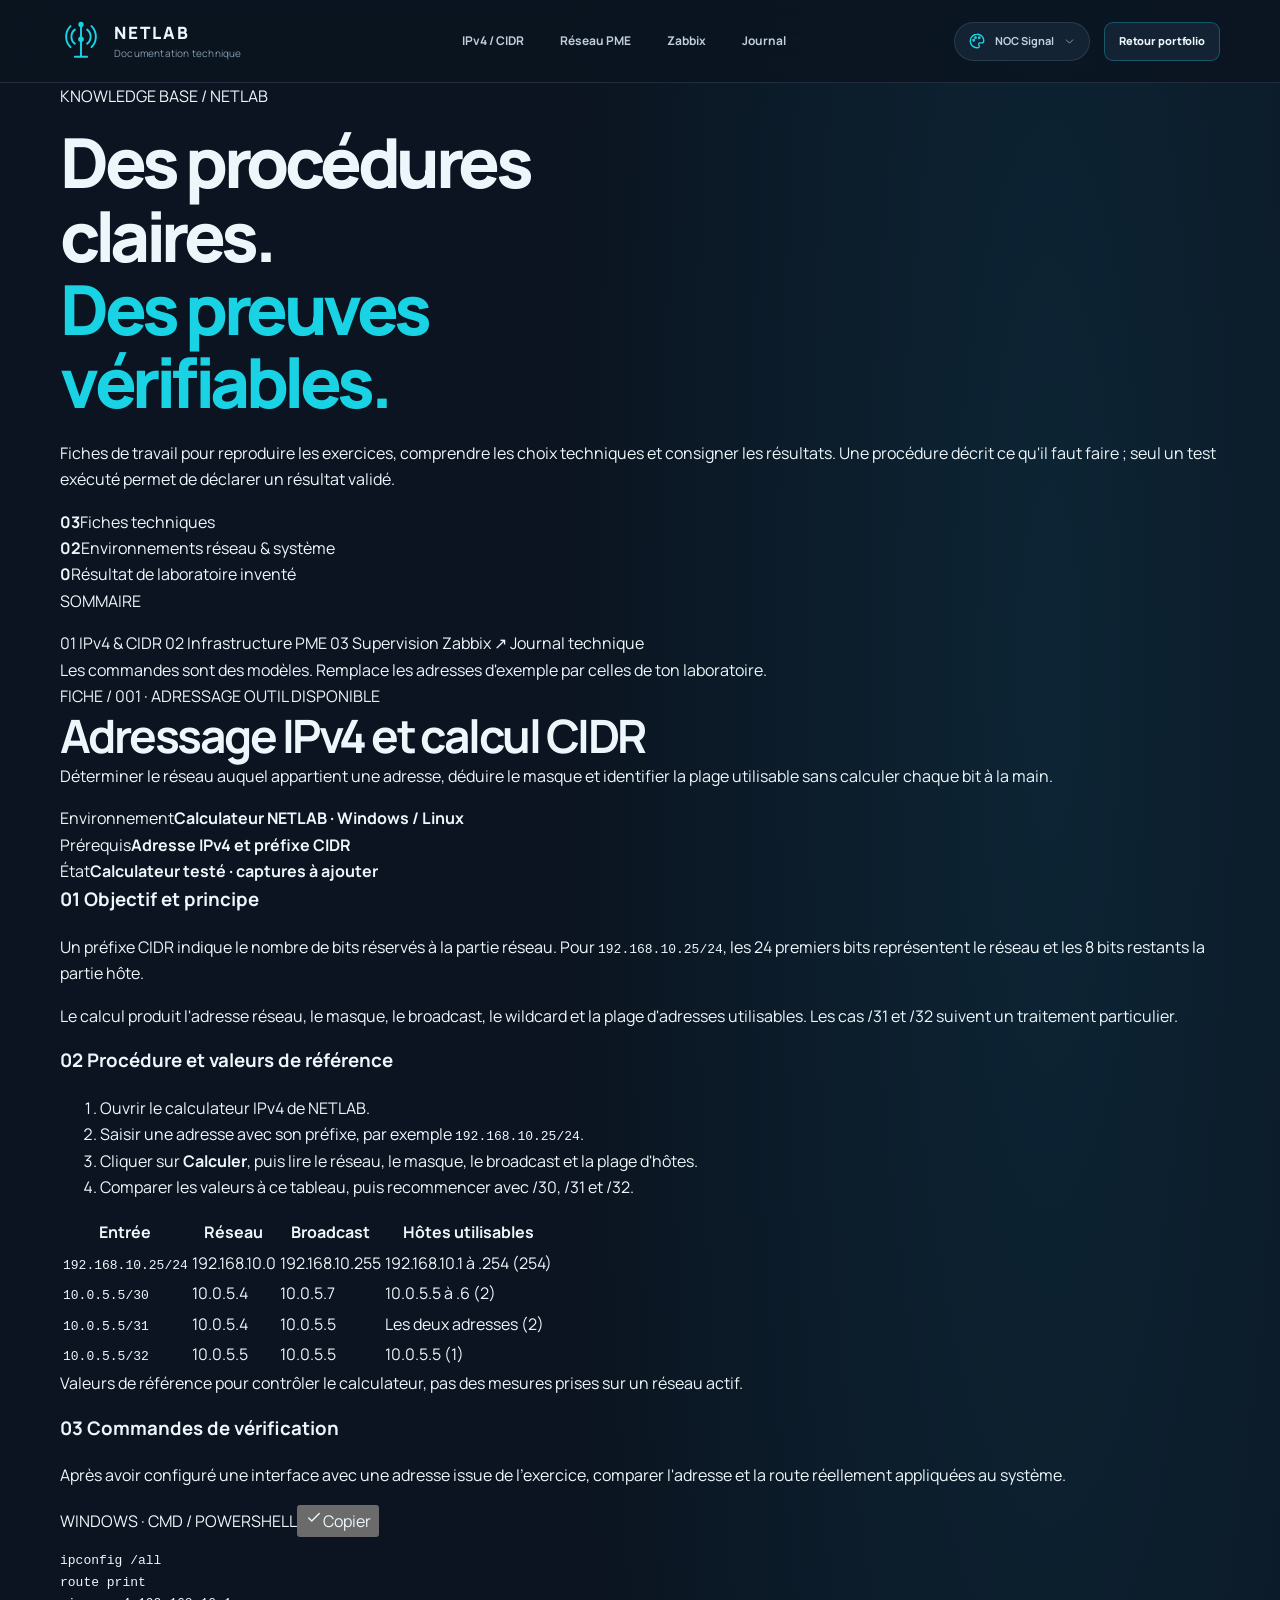
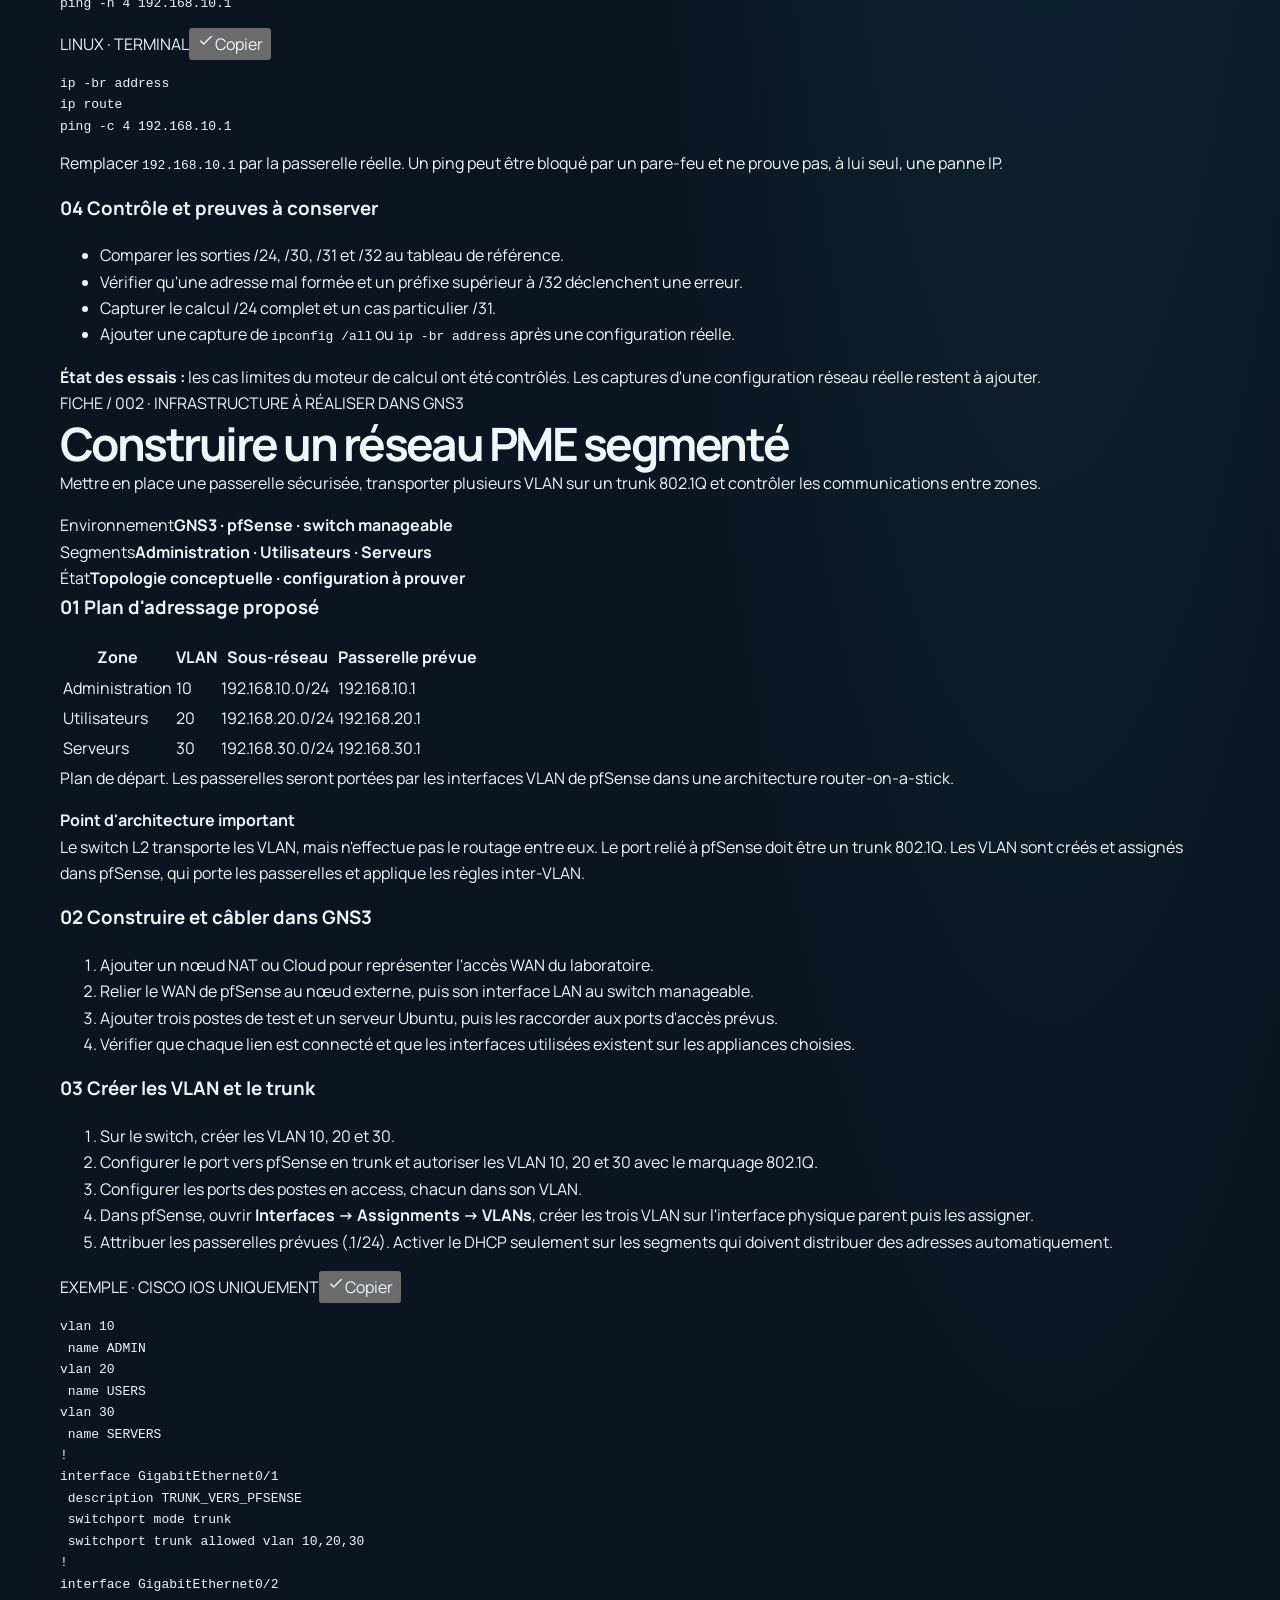
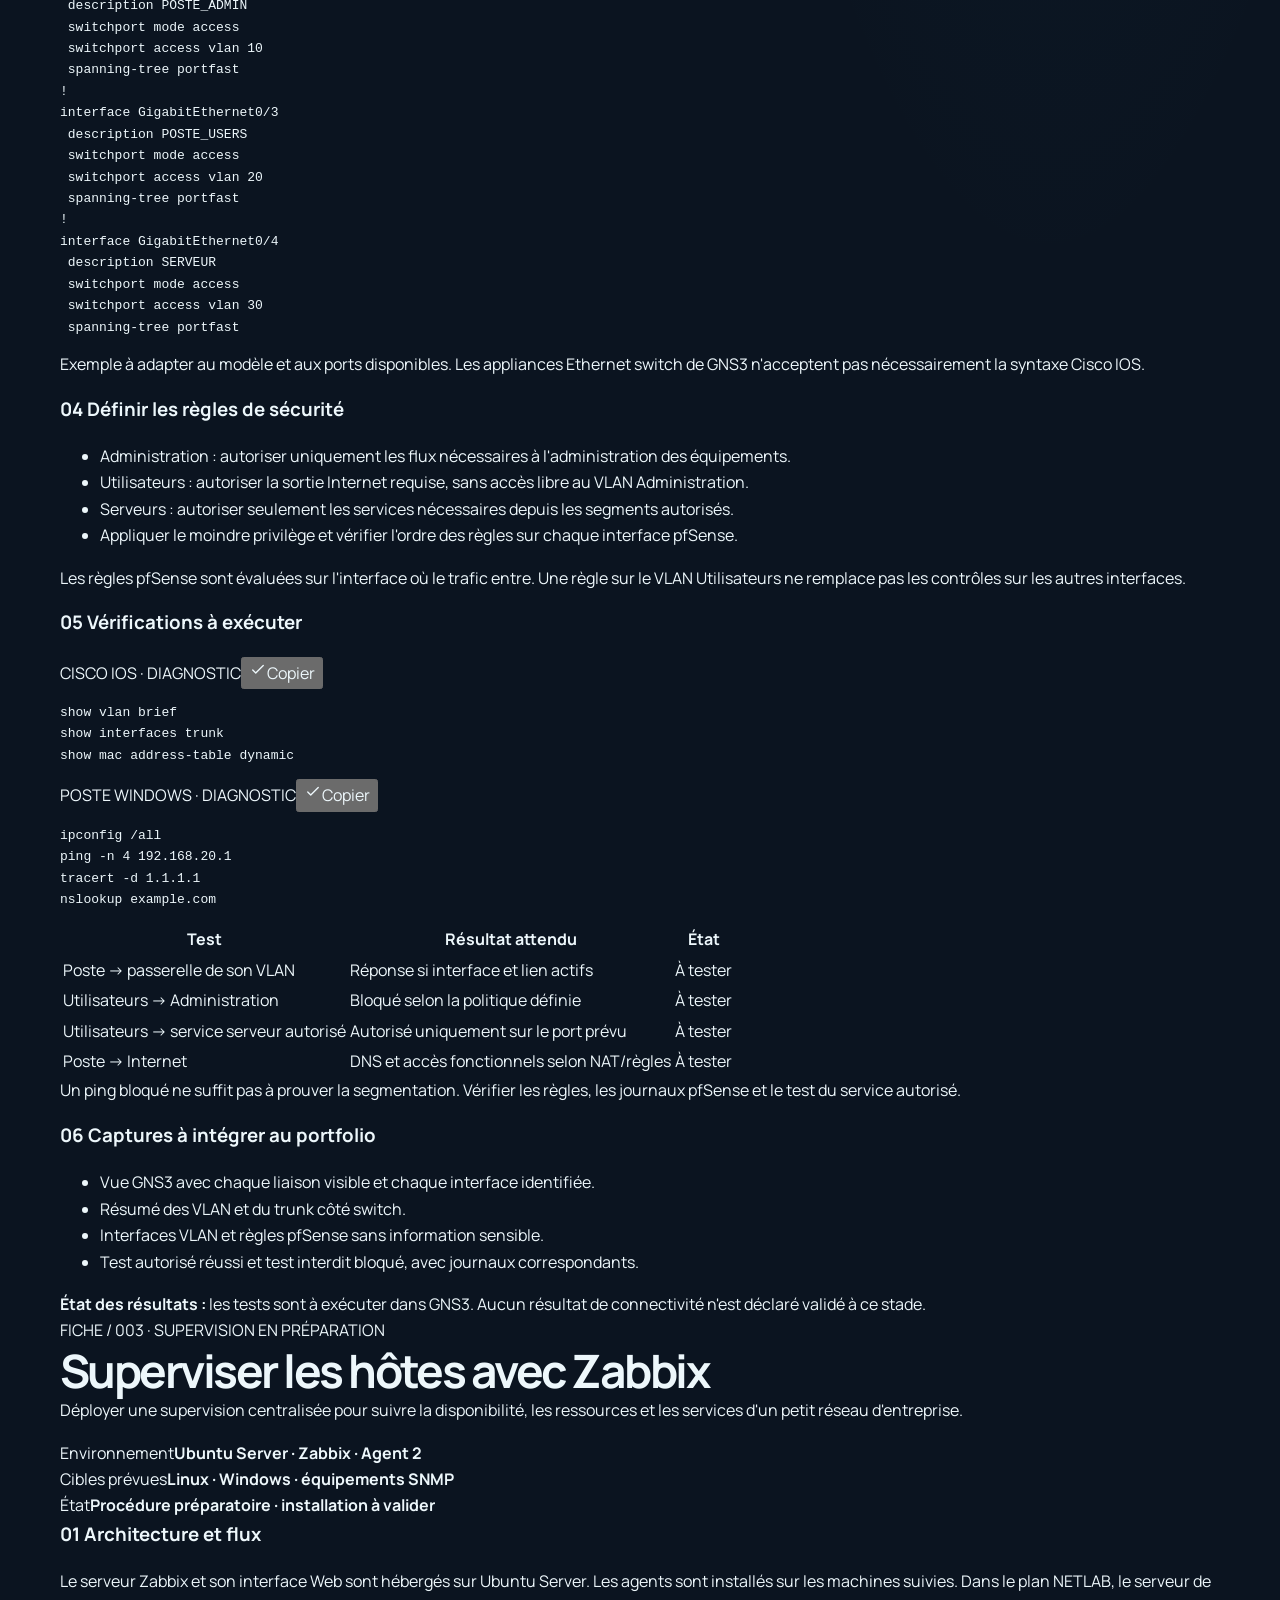
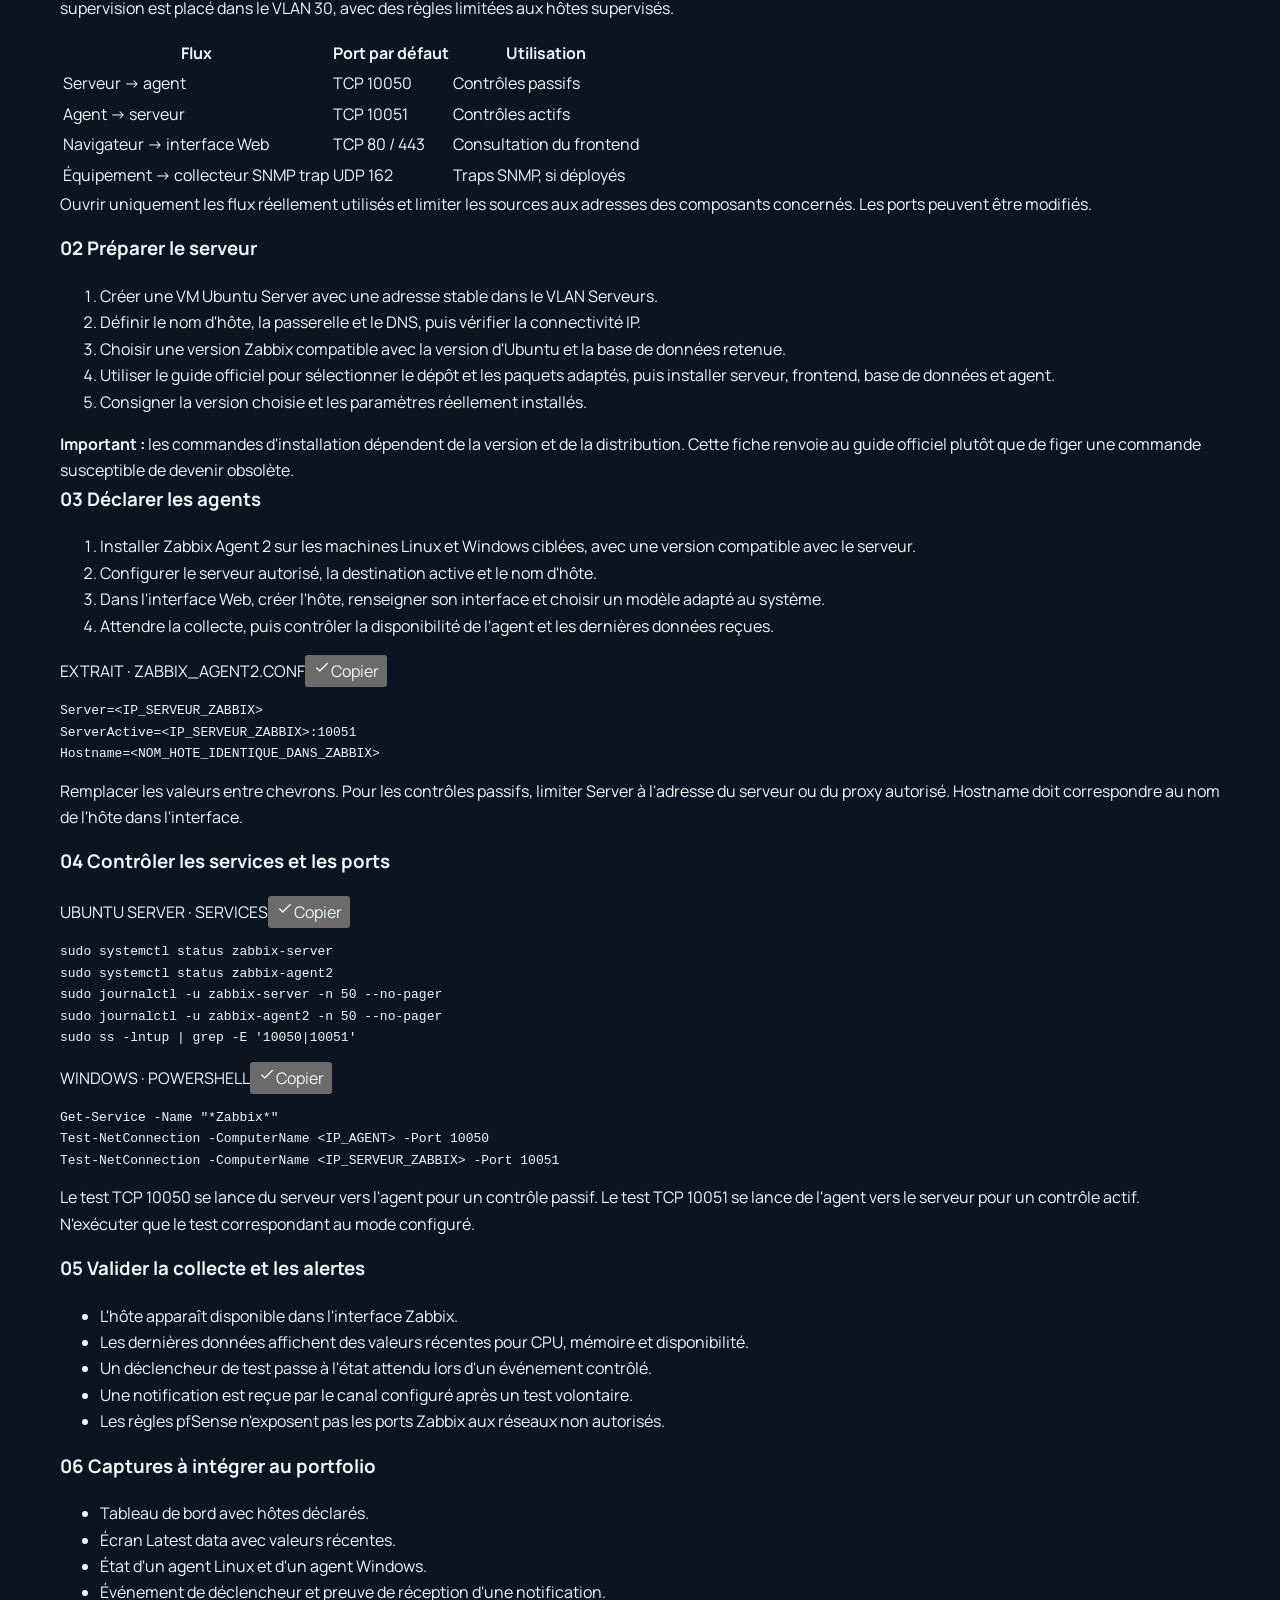
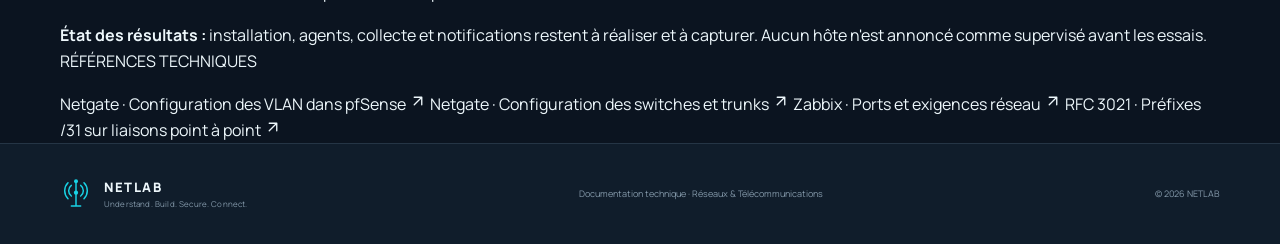
==== documentation.html @ 9125945c "feat(docs): add detailed technical documentation library" ====
<!doctype html>
<html lang="fr" data-theme="noc">
<head>
  <meta charset="utf-8">
  <meta name="viewport" content="width=device-width, initial-scale=1">
  <meta name="description" content="Documentation technique NETLAB : IPv4, segmentation VLAN, pfSense, GNS3 et supervision Zabbix.">
  <meta name="theme-color" content="#0B1420">
  <title>Documentation technique — NETLAB</title>
  <link rel="icon" type="image/svg+xml" href="assets/icons/netlab-mark.svg">
  <link rel="stylesheet" href="assets/css/styles.css">
  <script>
    (() => {
      const supported = ["noc", "blueprint", "observability", "classic-dark", "classic-light"];
      const legacy = { dark: "classic-dark", light: "classic-light" };
      try {
        const saved = legacy[localStorage.getItem("netlab-theme")] || localStorage.getItem("netlab-theme");
        document.documentElement.dataset.theme = supported.includes(saved) ? saved : "noc";
      } catch (_) { document.documentElement.dataset.theme = "noc"; }
    })();
  </script>
  <script src="assets/js/main.js" defer></script>
</head>
<body>
  <svg class="icon-library" xmlns="http://www.w3.org/2000/svg" aria-hidden="true">
    <symbol id="i-arrow-up-right" viewBox="0 0 24 24"><path d="M7 17 17 7M7 7h10v10"/></symbol>
    <symbol id="i-menu" viewBox="0 0 24 24"><path d="M4 7h16M4 12h16M4 17h16"/></symbol>
    <symbol id="i-close" viewBox="0 0 24 24"><path d="m6 6 12 12M18 6 6 18"/></symbol>
    <symbol id="i-check" viewBox="0 0 24 24"><path d="m5 12 4 4L19 6"/></symbol>
    <symbol id="i-network" viewBox="0 0 24 24"><rect x="9" y="2" width="6" height="5" rx="1"/><rect x="2" y="17" width="6" height="5" rx="1"/><rect x="16" y="17" width="6" height="5" rx="1"/><path d="M12 7v5M5 17v-3h14v3"/></symbol>
    <symbol id="i-shield" viewBox="0 0 24 24"><path d="M12 22s8-4 8-11V5l-8-3-8 3v6c0 7 8 11 8 11Z"/><path d="m9 12 2 2 4-4"/></symbol>
    <symbol id="i-server" viewBox="0 0 24 24"><rect x="3" y="3" width="18" height="8" rx="2"/><rect x="3" y="13" width="18" height="8" rx="2"/><path d="M7 7h.01M7 17h.01M11 7h6m-6 10h6"/></symbol>
    <symbol id="i-terminal" viewBox="0 0 24 24"><rect x="2" y="3" width="20" height="18" rx="2"/><path d="m7 9 3 3-3 3m6 0h4"/></symbol>
    <symbol id="i-activity" viewBox="0 0 24 24"><path d="M3 12h4l3-8 4 16 3-8h4"/></symbol>
    <symbol id="i-layers" viewBox="0 0 24 24"><path d="m12 2 10 5-10 5L2 7l10-5Z"/><path d="m2 12 10 5 10-5M2 17l10 5 10-5"/></symbol>
    <symbol id="i-palette" viewBox="0 0 24 24"><path d="M12 3a9 9 0 1 0 0 18h1.2a2 2 0 0 0 1.4-3.4 1.8 1.8 0 0 1 1.3-3.1H18a3 3 0 0 0 3-3A8.5 8.5 0 0 0 12 3Z"/><circle cx="7.5" cy="11" r="1"/><circle cx="10" cy="7.5" r="1"/><circle cx="15" cy="7.5" r="1"/></symbol>
    <symbol id="i-chevron-down" viewBox="0 0 24 24"><path d="m6 9 6 6 6-6"/></symbol>
  </svg>
  <div class="page-shell">
    <header class="site-header docs-header" id="top">
      <div class="container header-inner">
        <a class="brand" href="index.html#top" aria-label="NETLAB, retour à l'accueil">
          <span class="brand-mark" aria-hidden="true"><svg viewBox="0 0 48 48" fill="none"><path d="M24 5v37M17 42h14M12 31a17 17 0 0 1 0-24M36 7a17 17 0 0 1 0 24M17 27a10 10 0 0 1 0-16M31 11a10 10 0 0 1 0 16" stroke="currentColor" stroke-width="2.2" stroke-linecap="round"/><circle cx="24" cy="5" r="3" fill="currentColor"/><circle cx="24" cy="22" r="3.2" fill="currentColor"/></svg></span>
          <span class="brand-copy"><strong>NETLAB</strong><small>Documentation technique</small></span>
        </a>
        <button class="icon-button menu-toggle" type="button" aria-label="Ouvrir le menu" aria-expanded="false" aria-controls="docs-nav" data-menu-toggle><svg class="icon icon-menu"><use href="#i-menu"/></svg><svg class="icon icon-close"><use href="#i-close"/></svg></button>
        <nav class="primary-nav" id="docs-nav" data-nav aria-label="Navigation de la documentation">
          <a href="#ipv4">IPv4 / CIDR</a><a href="#pme">Réseau PME</a><a href="#zabbix">Zabbix</a><a href="index.html#journal">Journal</a>
        </nav>
        <div class="header-actions">
          <div class="theme-picker" data-theme-picker>
            <button class="theme-toggle theme-picker-trigger" type="button" data-theme-trigger aria-haspopup="true" aria-expanded="false" aria-controls="theme-menu" aria-label="Choisir un thème. Thème actuel : NOC Signal"><svg class="icon"><use href="#i-palette"/></svg><span data-theme-label>NOC Signal</span><svg class="icon theme-picker-chevron"><use href="#i-chevron-down"/></svg></button>
            <div class="theme-menu" id="theme-menu" data-theme-menu hidden role="group" aria-label="Thèmes visuels NETLAB">
              <p class="theme-menu-heading">IDENTITÉS NETLAB</p>
              <button class="theme-option" type="button" data-theme-option="noc" aria-pressed="true"><span class="theme-swatch theme-swatch-noc" aria-hidden="true"><i></i><i></i><i></i></span><span class="theme-option-copy"><strong>NOC Signal</strong><small>Supervision · cyan et vert</small></span><svg class="icon theme-option-check"><use href="#i-check"/></svg></button>
              <button class="theme-option" type="button" data-theme-option="blueprint" aria-pressed="false"><span class="theme-swatch theme-swatch-blueprint" aria-hidden="true"><i></i><i></i><i></i></span><span class="theme-option-copy"><strong>Blueprint Engineering</strong><small>Plans · bleu et turquoise</small></span><svg class="icon theme-option-check"><use href="#i-check"/></svg></button>
              <button class="theme-option" type="button" data-theme-option="observability" aria-pressed="false"><span class="theme-swatch theme-swatch-observability" aria-hidden="true"><i></i><i></i><i></i></span><span class="theme-option-copy"><strong>Observability Graphite</strong><small>Données · violet et bleu</small></span><svg class="icon theme-option-check"><use href="#i-check"/></svg></button>
              <div class="theme-menu-divider"></div><p class="theme-menu-heading">MODES CLASSIQUES</p>
              <button class="theme-option theme-option-compact" type="button" data-theme-option="classic-dark" aria-pressed="false"><span class="theme-swatch theme-swatch-classic-dark" aria-hidden="true"></span><span class="theme-option-copy"><strong>Classique sombre</strong><small>Ancienne palette NETLAB</small></span><svg class="icon theme-option-check"><use href="#i-check"/></svg></button>
              <button class="theme-option theme-option-compact" type="button" data-theme-option="classic-light" aria-pressed="false"><span class="theme-swatch theme-swatch-classic-light" aria-hidden="true"></span><span class="theme-option-copy"><strong>Classique clair</strong><small>Ancienne palette lumineuse</small></span><svg class="icon theme-option-check"><use href="#i-check"/></svg></button>
            </div>
          </div>
          <a class="button button-small button-secondary" href="index.html#journal">Retour portfolio</a>
        </div>
      </div>
    </header>

    <main>
      <section class="docs-hero">
        <div class="container docs-hero-inner">
          <p class="docs-kicker"><span></span> KNOWLEDGE BASE / NETLAB</p>
          <h1>Des procédures claires.<br><span>Des preuves vérifiables.</span></h1>
          <p class="docs-hero-lead">Fiches de travail pour reproduire les exercices, comprendre les choix techniques et consigner les résultats. Une procédure décrit ce qu'il faut faire ; seul un test exécuté permet de déclarer un résultat validé.</p>
          <div class="docs-overview"><div><strong>03</strong><span>Fiches techniques</span></div><div><strong>02</strong><span>Environnements réseau & système</span></div><div><strong>0</strong><span>Résultat de laboratoire inventé</span></div></div>
        </div>
      </section>

      <div class="container docs-layout">
        <aside class="docs-sidebar" aria-label="Sommaire des fiches">
          <p class="docs-sidebar-label">SOMMAIRE</p>
          <a href="#ipv4"><span>01</span> IPv4 & CIDR</a>
          <a href="#pme"><span>02</span> Infrastructure PME</a>
          <a href="#zabbix"><span>03</span> Supervision Zabbix</a>
          <a href="index.html#journal"><span>↗</span> Journal technique</a>
          <div class="docs-sidebar-note">Les commandes sont des modèles. Remplace les adresses d'exemple par celles de ton laboratoire.</div>
        </aside>

        <div class="docs-main">
          <article class="docs-sheet" id="ipv4" data-reveal>
            <div class="docs-sheet-top"><span class="docs-sheet-index">FICHE / 001 · ADRESSAGE</span><span class="docs-status docs-status-ready"><i></i> OUTIL DISPONIBLE</span></div>
            <h2>Adressage IPv4 et calcul CIDR</h2>
            <p class="docs-sheet-lead">Déterminer le réseau auquel appartient une adresse, déduire le masque et identifier la plage utilisable sans calculer chaque bit à la main.</p>
            <div class="docs-facts"><div><span>Environnement</span><strong>Calculateur NETLAB · Windows / Linux</strong></div><div><span>Prérequis</span><strong>Adresse IPv4 et préfixe CIDR</strong></div><div><span>État</span><strong>Calculateur testé · captures à ajouter</strong></div></div>

            <section class="docs-section">
              <h3><span>01</span> Objectif et principe</h3>
              <p>Un préfixe CIDR indique le nombre de bits réservés à la partie réseau. Pour <code>192.168.10.25/24</code>, les 24 premiers bits représentent le réseau et les 8 bits restants la partie hôte.</p>
              <p>Le calcul produit l'adresse réseau, le masque, le broadcast, le wildcard et la plage d'adresses utilisables. Les cas /31 et /32 suivent un traitement particulier.</p>
            </section>

            <section class="docs-section">
              <h3><span>02</span> Procédure et valeurs de référence</h3>
              <ol class="docs-steps">
                <li>Ouvrir le <a href="index.html#subnet-tool-title">calculateur IPv4 de NETLAB</a>.</li>
                <li>Saisir une adresse avec son préfixe, par exemple <code>192.168.10.25/24</code>.</li>
                <li>Cliquer sur <strong>Calculer</strong>, puis lire le réseau, le masque, le broadcast et la plage d'hôtes.</li>
                <li>Comparer les valeurs à ce tableau, puis recommencer avec /30, /31 et /32.</li>
              </ol>
              <div class="docs-result-table"><table>
                <thead><tr><th>Entrée</th><th>Réseau</th><th>Broadcast</th><th>Hôtes utilisables</th></tr></thead>
                <tbody>
                  <tr><td><code>192.168.10.25/24</code></td><td>192.168.10.0</td><td>192.168.10.255</td><td>192.168.10.1 à .254 (254)</td></tr>
                  <tr><td><code>10.0.5.5/30</code></td><td>10.0.5.4</td><td>10.0.5.7</td><td>10.0.5.5 à .6 (2)</td></tr>
                  <tr><td><code>10.0.5.5/31</code></td><td>10.0.5.4</td><td>10.0.5.5</td><td>Les deux adresses (2)</td></tr>
                  <tr><td><code>10.0.5.5/32</code></td><td>10.0.5.5</td><td>10.0.5.5</td><td>10.0.5.5 (1)</td></tr>
                </tbody>
              </table></div>
              <p class="docs-caption">Valeurs de référence pour contrôler le calculateur, pas des mesures prises sur un réseau actif.</p>
            </section>

            <section class="docs-section">
              <h3><span>03</span> Commandes de vérification</h3>
              <p>Après avoir configuré une interface avec une adresse issue de l'exercice, comparer l'adresse et la route réellement appliquées au système.</p>
              <div class="docs-code"><div class="docs-code-head"><span>WINDOWS · CMD / POWERSHELL</span><button type="button" data-copy-code aria-label="Copier les commandes Windows"><svg class="icon"><use href="#i-check"/></svg><span data-copy-label>Copier</span></button></div><pre><code>ipconfig /all
route print
ping -n 4 192.168.10.1</code></pre></div>
              <div class="docs-code"><div class="docs-code-head"><span>LINUX · TERMINAL</span><button type="button" data-copy-code aria-label="Copier les commandes Linux"><svg class="icon"><use href="#i-check"/></svg><span data-copy-label>Copier</span></button></div><pre><code>ip -br address
ip route
ping -c 4 192.168.10.1</code></pre></div>
              <p class="docs-caption">Remplacer <code>192.168.10.1</code> par la passerelle réelle. Un ping peut être bloqué par un pare-feu et ne prouve pas, à lui seul, une panne IP.</p>
            </section>

            <section class="docs-section">
              <h3><span>04</span> Contrôle et preuves à conserver</h3>
              <ul class="docs-checklist">
                <li>Comparer les sorties /24, /30, /31 et /32 au tableau de référence.</li>
                <li>Vérifier qu'une adresse mal formée et un préfixe supérieur à /32 déclenchent une erreur.</li>
                <li>Capturer le calcul /24 complet et un cas particulier /31.</li>
                <li>Ajouter une capture de <code>ipconfig /all</code> ou <code>ip -br address</code> après une configuration réelle.</li>
              </ul>
              <div class="docs-note"><strong>État des essais :</strong> les cas limites du moteur de calcul ont été contrôlés. Les captures d'une configuration réseau réelle restent à ajouter.</div>
            </section>
          </article>

          <article class="docs-sheet" id="pme" data-reveal>
            <div class="docs-sheet-top"><span class="docs-sheet-index">FICHE / 002 · INFRASTRUCTURE</span><span class="docs-status docs-status-progress"><i></i> À RÉALISER DANS GNS3</span></div>
            <h2>Construire un réseau PME segmenté</h2>
            <p class="docs-sheet-lead">Mettre en place une passerelle sécurisée, transporter plusieurs VLAN sur un trunk 802.1Q et contrôler les communications entre zones.</p>
            <div class="docs-facts"><div><span>Environnement</span><strong>GNS3 · pfSense · switch manageable</strong></div><div><span>Segments</span><strong>Administration · Utilisateurs · Serveurs</strong></div><div><span>État</span><strong>Topologie conceptuelle · configuration à prouver</strong></div></div>

            <section class="docs-section">
              <h3><span>01</span> Plan d'adressage proposé</h3>
              <div class="docs-result-table"><table>
                <thead><tr><th>Zone</th><th>VLAN</th><th>Sous-réseau</th><th>Passerelle prévue</th></tr></thead>
                <tbody>
                  <tr><td>Administration</td><td>10</td><td>192.168.10.0/24</td><td>192.168.10.1</td></tr>
                  <tr><td>Utilisateurs</td><td>20</td><td>192.168.20.0/24</td><td>192.168.20.1</td></tr>
                  <tr><td>Serveurs</td><td>30</td><td>192.168.30.0/24</td><td>192.168.30.1</td></tr>
                </tbody>
              </table></div>
              <p class="docs-caption">Plan de départ. Les passerelles seront portées par les interfaces VLAN de pfSense dans une architecture router-on-a-stick.</p>
              <div class="docs-callout"><strong>Point d'architecture important</strong><p>Le switch L2 transporte les VLAN, mais n'effectue pas le routage entre eux. Le port relié à pfSense doit être un trunk 802.1Q. Les VLAN sont créés et assignés dans pfSense, qui porte les passerelles et applique les règles inter-VLAN.</p></div>
            </section>

            <section class="docs-section">
              <h3><span>02</span> Construire et câbler dans GNS3</h3>
              <ol class="docs-steps">
                <li>Ajouter un nœud NAT ou Cloud pour représenter l'accès WAN du laboratoire.</li>
                <li>Relier le WAN de pfSense au nœud externe, puis son interface LAN au switch manageable.</li>
                <li>Ajouter trois postes de test et un serveur Ubuntu, puis les raccorder aux ports d'accès prévus.</li>
                <li>Vérifier que chaque lien est connecté et que les interfaces utilisées existent sur les appliances choisies.</li>
              </ol>
            </section>

            <section class="docs-section">
              <h3><span>03</span> Créer les VLAN et le trunk</h3>
              <ol class="docs-steps">
                <li>Sur le switch, créer les VLAN 10, 20 et 30.</li>
                <li>Configurer le port vers pfSense en trunk et autoriser les VLAN 10, 20 et 30 avec le marquage 802.1Q.</li>
                <li>Configurer les ports des postes en access, chacun dans son VLAN.</li>
                <li>Dans pfSense, ouvrir <strong>Interfaces → Assignments → VLANs</strong>, créer les trois VLAN sur l'interface physique parent puis les assigner.</li>
                <li>Attribuer les passerelles prévues (.1/24). Activer le DHCP seulement sur les segments qui doivent distribuer des adresses automatiquement.</li>
              </ol>
              <div class="docs-code"><div class="docs-code-head"><span>EXEMPLE · CISCO IOS UNIQUEMENT</span><button type="button" data-copy-code aria-label="Copier la configuration Cisco"><svg class="icon"><use href="#i-check"/></svg><span data-copy-label>Copier</span></button></div><pre><code>vlan 10
 name ADMIN
vlan 20
 name USERS
vlan 30
 name SERVERS
!
interface GigabitEthernet0/1
 description TRUNK_VERS_PFSENSE
 switchport mode trunk
 switchport trunk allowed vlan 10,20,30
!
interface GigabitEthernet0/2
 description POSTE_ADMIN
 switchport mode access
 switchport access vlan 10
 spanning-tree portfast
!
interface GigabitEthernet0/3
 description POSTE_USERS
 switchport mode access
 switchport access vlan 20
 spanning-tree portfast
!
interface GigabitEthernet0/4
 description SERVEUR
 switchport mode access
 switchport access vlan 30
 spanning-tree portfast</code></pre></div>
              <p class="docs-caption">Exemple à adapter au modèle et aux ports disponibles. Les appliances Ethernet switch de GNS3 n'acceptent pas nécessairement la syntaxe Cisco IOS.</p>
            </section>

            <section class="docs-section">
              <h3><span>04</span> Définir les règles de sécurité</h3>
              <ul class="docs-checklist">
                <li>Administration : autoriser uniquement les flux nécessaires à l'administration des équipements.</li>
                <li>Utilisateurs : autoriser la sortie Internet requise, sans accès libre au VLAN Administration.</li>
                <li>Serveurs : autoriser seulement les services nécessaires depuis les segments autorisés.</li>
                <li>Appliquer le moindre privilège et vérifier l'ordre des règles sur chaque interface pfSense.</li>
              </ul>
              <p>Les règles pfSense sont évaluées sur l'interface où le trafic entre. Une règle sur le VLAN Utilisateurs ne remplace pas les contrôles sur les autres interfaces.</p>
            </section>

            <section class="docs-section">
              <h3><span>05</span> Vérifications à exécuter</h3>
              <div class="docs-code"><div class="docs-code-head"><span>CISCO IOS · DIAGNOSTIC</span><button type="button" data-copy-code aria-label="Copier les commandes Cisco"><svg class="icon"><use href="#i-check"/></svg><span data-copy-label>Copier</span></button></div><pre><code>show vlan brief
show interfaces trunk
show mac address-table dynamic</code></pre></div>
              <div class="docs-code"><div class="docs-code-head"><span>POSTE WINDOWS · DIAGNOSTIC</span><button type="button" data-copy-code aria-label="Copier les commandes Windows"><svg class="icon"><use href="#i-check"/></svg><span data-copy-label>Copier</span></button></div><pre><code>ipconfig /all
ping -n 4 192.168.20.1
tracert -d 1.1.1.1
nslookup example.com</code></pre></div>
              <div class="docs-result-table"><table>
                <thead><tr><th>Test</th><th>Résultat attendu</th><th>État</th></tr></thead>
                <tbody>
                  <tr><td>Poste → passerelle de son VLAN</td><td>Réponse si interface et lien actifs</td><td>À tester</td></tr>
                  <tr><td>Utilisateurs → Administration</td><td>Bloqué selon la politique définie</td><td>À tester</td></tr>
                  <tr><td>Utilisateurs → service serveur autorisé</td><td>Autorisé uniquement sur le port prévu</td><td>À tester</td></tr>
                  <tr><td>Poste → Internet</td><td>DNS et accès fonctionnels selon NAT/règles</td><td>À tester</td></tr>
                </tbody>
              </table></div>
              <p class="docs-caption">Un ping bloqué ne suffit pas à prouver la segmentation. Vérifier les règles, les journaux pfSense et le test du service autorisé.</p>
            </section>

            <section class="docs-section">
              <h3><span>06</span> Captures à intégrer au portfolio</h3>
              <ul class="docs-checklist"><li>Vue GNS3 avec chaque liaison visible et chaque interface identifiée.</li><li>Résumé des VLAN et du trunk côté switch.</li><li>Interfaces VLAN et règles pfSense sans information sensible.</li><li>Test autorisé réussi et test interdit bloqué, avec journaux correspondants.</li></ul>
              <div class="docs-note"><strong>État des résultats :</strong> les tests sont à exécuter dans GNS3. Aucun résultat de connectivité n'est déclaré validé à ce stade.</div>
            </section>
          </article>

          <article class="docs-sheet" id="zabbix" data-reveal>
            <div class="docs-sheet-top"><span class="docs-sheet-index">FICHE / 003 · SUPERVISION</span><span class="docs-status docs-status-planned"><i></i> EN PRÉPARATION</span></div>
            <h2>Superviser les hôtes avec Zabbix</h2>
            <p class="docs-sheet-lead">Déployer une supervision centralisée pour suivre la disponibilité, les ressources et les services d'un petit réseau d'entreprise.</p>
            <div class="docs-facts"><div><span>Environnement</span><strong>Ubuntu Server · Zabbix · Agent 2</strong></div><div><span>Cibles prévues</span><strong>Linux · Windows · équipements SNMP</strong></div><div><span>État</span><strong>Procédure préparatoire · installation à valider</strong></div></div>

            <section class="docs-section">
              <h3><span>01</span> Architecture et flux</h3>
              <p>Le serveur Zabbix et son interface Web sont hébergés sur Ubuntu Server. Les agents sont installés sur les machines suivies. Dans le plan NETLAB, le serveur de supervision est placé dans le VLAN 30, avec des règles limitées aux hôtes supervisés.</p>
              <div class="docs-result-table"><table>
                <thead><tr><th>Flux</th><th>Port par défaut</th><th>Utilisation</th></tr></thead>
                <tbody>
                  <tr><td>Serveur → agent</td><td>TCP 10050</td><td>Contrôles passifs</td></tr>
                  <tr><td>Agent → serveur</td><td>TCP 10051</td><td>Contrôles actifs</td></tr>
                  <tr><td>Navigateur → interface Web</td><td>TCP 80 / 443</td><td>Consultation du frontend</td></tr>
                  <tr><td>Équipement → collecteur SNMP trap</td><td>UDP 162</td><td>Traps SNMP, si déployés</td></tr>
                </tbody>
              </table></div>
              <p class="docs-caption">Ouvrir uniquement les flux réellement utilisés et limiter les sources aux adresses des composants concernés. Les ports peuvent être modifiés.</p>
            </section>

            <section class="docs-section">
              <h3><span>02</span> Préparer le serveur</h3>
              <ol class="docs-steps">
                <li>Créer une VM Ubuntu Server avec une adresse stable dans le VLAN Serveurs.</li>
                <li>Définir le nom d'hôte, la passerelle et le DNS, puis vérifier la connectivité IP.</li>
                <li>Choisir une version Zabbix compatible avec la version d'Ubuntu et la base de données retenue.</li>
                <li>Utiliser le guide officiel pour sélectionner le dépôt et les paquets adaptés, puis installer serveur, frontend, base de données et agent.</li>
                <li>Consigner la version choisie et les paramètres réellement installés.</li>
              </ol>
              <div class="docs-note"><strong>Important :</strong> les commandes d'installation dépendent de la version et de la distribution. Cette fiche renvoie au guide officiel plutôt que de figer une commande susceptible de devenir obsolète.</div>
            </section>

            <section class="docs-section">
              <h3><span>03</span> Déclarer les agents</h3>
              <ol class="docs-steps">
                <li>Installer Zabbix Agent 2 sur les machines Linux et Windows ciblées, avec une version compatible avec le serveur.</li>
                <li>Configurer le serveur autorisé, la destination active et le nom d'hôte.</li>
                <li>Dans l'interface Web, créer l'hôte, renseigner son interface et choisir un modèle adapté au système.</li>
                <li>Attendre la collecte, puis contrôler la disponibilité de l'agent et les dernières données reçues.</li>
              </ol>
              <div class="docs-code"><div class="docs-code-head"><span>EXTRAIT · ZABBIX_AGENT2.CONF</span><button type="button" data-copy-code aria-label="Copier les paramètres de l'agent"><svg class="icon"><use href="#i-check"/></svg><span data-copy-label>Copier</span></button></div><pre><code>Server=&lt;IP_SERVEUR_ZABBIX&gt;
ServerActive=&lt;IP_SERVEUR_ZABBIX&gt;:10051
Hostname=&lt;NOM_HOTE_IDENTIQUE_DANS_ZABBIX&gt;</code></pre></div>
              <p class="docs-caption">Remplacer les valeurs entre chevrons. Pour les contrôles passifs, limiter Server à l'adresse du serveur ou du proxy autorisé. Hostname doit correspondre au nom de l'hôte dans l'interface.</p>
            </section>

            <section class="docs-section">
              <h3><span>04</span> Contrôler les services et les ports</h3>
              <div class="docs-code"><div class="docs-code-head"><span>UBUNTU SERVER · SERVICES</span><button type="button" data-copy-code aria-label="Copier les commandes Ubuntu"><svg class="icon"><use href="#i-check"/></svg><span data-copy-label>Copier</span></button></div><pre><code>sudo systemctl status zabbix-server
sudo systemctl status zabbix-agent2
sudo journalctl -u zabbix-server -n 50 --no-pager
sudo journalctl -u zabbix-agent2 -n 50 --no-pager
sudo ss -lntup | grep -E '10050|10051'</code></pre></div>
              <div class="docs-code"><div class="docs-code-head"><span>WINDOWS · POWERSHELL</span><button type="button" data-copy-code aria-label="Copier les commandes PowerShell"><svg class="icon"><use href="#i-check"/></svg><span data-copy-label>Copier</span></button></div><pre><code>Get-Service -Name "*Zabbix*"
Test-NetConnection -ComputerName &lt;IP_AGENT&gt; -Port 10050
Test-NetConnection -ComputerName &lt;IP_SERVEUR_ZABBIX&gt; -Port 10051</code></pre></div>
              <p class="docs-caption">Le test TCP 10050 se lance du serveur vers l'agent pour un contrôle passif. Le test TCP 10051 se lance de l'agent vers le serveur pour un contrôle actif. N'exécuter que le test correspondant au mode configuré.</p>
            </section>

            <section class="docs-section">
              <h3><span>05</span> Valider la collecte et les alertes</h3>
              <ul class="docs-checklist"><li>L'hôte apparaît disponible dans l'interface Zabbix.</li><li>Les dernières données affichent des valeurs récentes pour CPU, mémoire et disponibilité.</li><li>Un déclencheur de test passe à l'état attendu lors d'un événement contrôlé.</li><li>Une notification est reçue par le canal configuré après un test volontaire.</li><li>Les règles pfSense n'exposent pas les ports Zabbix aux réseaux non autorisés.</li></ul>
            </section>

            <section class="docs-section">
              <h3><span>06</span> Captures à intégrer au portfolio</h3>
              <ul class="docs-checklist"><li>Tableau de bord avec hôtes déclarés.</li><li>Écran Latest data avec valeurs récentes.</li><li>État d'un agent Linux et d'un agent Windows.</li><li>Événement de déclencheur et preuve de réception d'une notification.</li></ul>
              <div class="docs-note"><strong>État des résultats :</strong> installation, agents, collecte et notifications restent à réaliser et à capturer. Aucun hôte n'est annoncé comme supervisé avant les essais.</div>
            </section>
          </article>

          <section class="docs-references">
            <p class="docs-sidebar-label">RÉFÉRENCES TECHNIQUES</p>
            <a href="https://docs.netgate.com/pfsense/en/latest/vlan/configuration.html" target="_blank" rel="noopener noreferrer">Netgate · Configuration des VLAN dans pfSense <svg class="icon"><use href="#i-arrow-up-right"/></svg></a>
            <a href="https://docs.netgate.com/pfsense/en/latest/recipes/switch-vlan-configuration.html" target="_blank" rel="noopener noreferrer">Netgate · Configuration des switches et trunks <svg class="icon"><use href="#i-arrow-up-right"/></svg></a>
            <a href="https://www.zabbix.com/documentation/current/en/manual/installation/requirements" target="_blank" rel="noopener noreferrer">Zabbix · Ports et exigences réseau <svg class="icon"><use href="#i-arrow-up-right"/></svg></a>
            <a href="https://www.rfc-editor.org/rfc/rfc3021.html" target="_blank" rel="noopener noreferrer">RFC 3021 · Préfixes /31 sur liaisons point à point <svg class="icon"><use href="#i-arrow-up-right"/></svg></a>
          </section>
        </div>
      </div>
    </main>

    <footer class="site-footer">
      <div class="container footer-inner">
        <a class="brand footer-brand" href="index.html#top"><span class="brand-mark" aria-hidden="true"><svg viewBox="0 0 48 48" fill="none"><path d="M24 5v37M17 42h14M12 31a17 17 0 0 1 0-24M36 7a17 17 0 0 1 0 24M17 27a10 10 0 0 1 0-16M31 11a10 10 0 0 1 0 16" stroke="currentColor" stroke-width="2.2" stroke-linecap="round"/><circle cx="24" cy="5" r="3" fill="currentColor"/><circle cx="24" cy="22" r="3.2" fill="currentColor"/></svg></span><span class="brand-copy"><strong>NETLAB</strong><small>Understand. Build. Secure. Connect.</small></span></a>
        <p>Documentation technique · Réseaux & Télécommunications</p>
        <span class="footer-copy">© <span data-year></span> NETLAB</span>
      </div>
    </footer>
  </div>
</body>
</html>
---- assets/css/styles.css ----
@import url('https://fonts.googleapis.com/css2?family=DM+Mono:wght@400;500&family=Manrope:wght@400;500;600;700;800&display=swap');

:root {
  color-scheme: dark;
  --bg: #07101d;
  --bg-soft: #0a1626;
  --surface: #0d1b2d;
  --surface-2: #10233a;
  --surface-3: #132a43;
  --border: rgba(151, 184, 218, .15);
  --border-strong: rgba(95, 170, 235, .28);
  --text: #edf5ff;
  --text-soft: #b8c9dc;
  --muted: #8096af;
  --accent: #41c7ee;
  --accent-2: #3485f5;
  --accent-soft: rgba(65, 199, 238, .12);
  --success: #44d3a0;
  --warning: #f1b86a;
  --danger: #df7777;
  --page-glow: rgba(34, 114, 190, .10);
  --selection: rgba(65, 199, 238, .25);
  --primary-gradient: linear-gradient(110deg, #59d8f1, #68a8ff);
  --primary-ink: #03131f;
  --primary-shadow: rgba(36, 153, 221, .18);
  --primary-shadow-hover: rgba(36, 153, 221, .28);
  --success-halo: rgba(68, 211, 160, .12);
  --hero-surface-tint: #153b5b;
  --hero-grid-line: rgba(88, 174, 224, .13);
  --network-glow: rgba(34, 151, 219, .18);
  --network-line: rgba(68, 194, 235, .55);
  --network-line-muted: rgba(74, 130, 198, .22);
  --network-node-border: rgba(86, 173, 226, .35);
  --orbit-line: rgba(67, 185, 231, .13);
  --profile-note-glow: rgba(25, 118, 169, .17);
  --warning-bg: rgba(241, 184, 106, .07);
  --warning-border: rgba(241, 184, 106, .25);
  --lab-glow: rgba(23, 131, 190, .16);
  --topology-line-fade: rgba(65, 199, 238, .12);
  --topology-branch-line: rgba(65, 199, 238, .4);
  --contact-glow: rgba(33, 130, 193, .18);
  --contact-orbit-glow: rgba(45, 163, 220, .12);
  --project-glow: rgba(40, 164, 218, .16);
  --project-grid-line: rgba(95, 173, 216, .2);
  --project-ip-glow: rgba(50, 140, 234, .18);
  --project-monitor-glow: rgba(43, 190, 151, .13);
  --dialog-shadow: rgba(0, 0, 0, .4);
  --dialog-backdrop: rgba(2, 8, 15, .72);
  --chart-series-1: #41c7ee;
  --chart-series-2: #44d3a0;
  --chart-series-3: #f1b86a;
  --shadow: 0 24px 70px rgba(0, 0, 0, .24);
  --radius: 20px;
  --radius-sm: 12px;
  --font: 'Manrope', Inter, ui-sans-serif, system-ui, sans-serif;
  --mono: 'DM Mono', ui-monospace, SFMono-Regular, Consolas, monospace;
}

:root[data-theme="light"],
:root[data-theme="classic-light"] {
  color-scheme: light;
  --bg: #f4f8fc;
  --bg-soft: #edf3f9;
  --surface: #ffffff;
  --surface-2: #f6f9fc;
  --surface-3: #eaf2fa;
  --border: rgba(39, 74, 112, .12);
  --border-strong: rgba(28, 126, 190, .25);
  --text: #12243a;
  --text-soft: #40566f;
  --muted: #73859a;
  --accent: #087fae;
  --accent-2: #2369d8;
  --accent-soft: rgba(8, 127, 174, .09);
  --success: #168d69;
  --warning: #a66a19;
  --shadow: 0 24px 70px rgba(31, 64, 96, .10);
  --danger: #c34e54;
  --page-glow: rgba(40, 120, 229, .08);
  --selection: rgba(8, 127, 174, .16);
  --primary-gradient: linear-gradient(110deg, #087fae, #2369d8);
  --primary-ink: #ffffff;
  --primary-shadow: rgba(8, 127, 174, .15);
  --primary-shadow-hover: rgba(8, 127, 174, .23);
  --success-halo: rgba(22, 141, 105, .12);
  --hero-surface-tint: #dceaf5;
  --hero-grid-line: rgba(28, 126, 190, .10);
  --network-glow: rgba(8, 127, 174, .12);
  --network-line: rgba(8, 127, 174, .60);
  --network-line-muted: rgba(35, 105, 216, .26);
  --network-node-border: rgba(28, 126, 190, .26);
  --orbit-line: rgba(28, 126, 190, .12);
  --profile-note-glow: rgba(8, 127, 174, .10);
  --warning-bg: rgba(166, 106, 25, .08);
  --warning-border: rgba(166, 106, 25, .23);
  --lab-glow: rgba(8, 127, 174, .10);
  --topology-line-fade: rgba(8, 127, 174, .14);
  --topology-branch-line: rgba(8, 127, 174, .40);
  --contact-glow: rgba(8, 127, 174, .10);
  --contact-orbit-glow: rgba(8, 127, 174, .12);
  --project-glow: rgba(8, 127, 174, .09);
  --project-grid-line: rgba(28, 126, 190, .13);
  --project-ip-glow: rgba(35, 105, 216, .12);
  --project-monitor-glow: rgba(22, 141, 105, .10);
  --dialog-shadow: rgba(31, 64, 96, .22);
  --dialog-backdrop: rgba(18, 36, 58, .45);
}

* { box-sizing: border-box; }
html { scroll-behavior: smooth; scroll-padding-top: 100px; }
body {
  margin: 0;
  background:
    radial-gradient(ellipse at 82% 10%, var(--page-glow), transparent 31rem),
    var(--bg);
  color: var(--text);
  font-family: var(--font);
  line-height: 1.65;
  -webkit-font-smoothing: antialiased;
  transition: background-color .25s ease, color .25s ease;
}
button, a { font: inherit; }
a { color: inherit; text-decoration: none; }
button { color: inherit; }
::selection { background: var(--selection); }
.icon-library { position: absolute; width: 0; height: 0; overflow: hidden; }
.icon { width: 18px; height: 18px; display: inline-block; fill: none; stroke: currentColor; stroke-width: 1.8; stroke-linecap: round; stroke-linejoin: round; flex: 0 0 auto; }
.container { width: min(1160px, calc(100% - 56px)); margin-inline: auto; }
.section-pad { padding: 112px 0; }
.page-shell { overflow: clip; }
:focus-visible { outline: 3px solid var(--accent); outline-offset: 4px; }

/* Header */
.site-header {
  position: sticky; top: 0; z-index: 50;
  background: color-mix(in srgb, var(--bg) 85%, transparent);
  border-bottom: 1px solid var(--border);
  backdrop-filter: blur(18px);
}
.header-inner { min-height: 82px; display: flex; align-items: center; justify-content: space-between; gap: 32px; }
.brand { display: inline-flex; align-items: center; gap: 12px; min-width: 235px; }
.brand-mark { width: 42px; height: 42px; color: var(--accent); display: grid; place-items: center; }
.brand-mark svg { width: 100%; height: 100%; }
.brand-copy { display: grid; line-height: 1.2; }
.brand-copy strong { letter-spacing: .12em; font-size: 17px; font-weight: 800; }
.brand-copy small { margin-top: 4px; color: var(--muted); font-size: 10px; letter-spacing: .02em; }
.primary-nav { display: flex; align-items: center; gap: clamp(18px, 3vw, 36px); }
.primary-nav a { color: var(--text-soft); font-size: 12px; font-weight: 700; transition: color .2s ease; }
.primary-nav a:hover, .primary-nav a.is-active { color: var(--accent); }
.header-actions { display: flex; align-items: center; gap: 14px; }
.theme-toggle, .icon-button {
  display: inline-flex; align-items: center; justify-content: center; gap: 8px;
  border: 1px solid var(--border); background: var(--surface); border-radius: 999px;
  color: var(--text-soft); cursor: pointer; transition: .2s ease;
}
.theme-toggle { min-height: 39px; padding: 0 13px; font-size: 11px; font-weight: 700; }
.theme-toggle:hover, .icon-button:hover { border-color: var(--border-strong); color: var(--accent); }
.theme-icon-sun, .theme-icon-moon { width: 15px; height: 15px; }
:root[data-theme="dark"] .theme-icon-sun { display: none; }
:root[data-theme="light"] .theme-icon-moon { display: none; }
.button {
  min-height: 48px; padding: 0 19px; display: inline-flex; justify-content: center; align-items: center;
  gap: 11px; border-radius: 9px; font-size: 12px; font-weight: 800; letter-spacing: -.01em;
  border: 1px solid transparent; cursor: pointer; transition: transform .2s ease, box-shadow .2s ease, background .2s ease;
}
.button:hover { transform: translateY(-2px); }
.button .icon { width: 16px; height: 16px; }
.button-primary { color: var(--primary-ink); background: var(--primary-gradient); box-shadow: 0 10px 28px var(--primary-shadow); }
.button-primary:hover { box-shadow: 0 14px 34px var(--primary-shadow-hover); }
.button-secondary { color: var(--text); background: var(--surface); border-color: var(--border-strong); }
.button-secondary:hover { background: var(--surface-2); border-color: var(--accent); }
.button-small { min-height: 39px; padding-inline: 14px; font-size: 11px; }
.menu-toggle { display: none; width: 42px; height: 42px; }
.menu-toggle .icon-close { display: none; }
.menu-toggle[aria-expanded="true"] .icon-menu { display: none; }
.menu-toggle[aria-expanded="true"] .icon-close { display: block; }

/* Hero */
.hero-section { position: relative; padding-top: 92px; padding-bottom: 84px; }
.hero-grid { display: grid; grid-template-columns: minmax(0, .92fr) minmax(480px, 1.08fr); gap: 62px; align-items: center; }
.eyebrow, .section-index, .mini-label, .card-overline, .lab-visual-header, .contact-side-label {
  font-family: var(--mono); font-size: 10px; letter-spacing: .12em; color: var(--accent); font-weight: 500;
}
.eyebrow { display: flex; align-items: center; gap: 10px; }
.eyebrow-dot { width: 7px; height: 7px; border-radius: 50%; background: var(--success); box-shadow: 0 0 13px var(--success); }
.hero-kicker { color: var(--text-soft); margin: 30px 0 9px; font-size: 14px; font-weight: 600; }
h1, h2, h3, p { margin-top: 0; }
h1 { max-width: 610px; margin-bottom: 22px; font-size: clamp(42px, 5.6vw, 69px); line-height: 1.06; letter-spacing: -.065em; font-weight: 800; }
h1 span, h2 span { color: var(--accent); }
.hero-description { max-width: 570px; color: var(--text-soft); font-size: 14px; line-height: 1.9; }
.hero-actions { display: flex; flex-wrap: wrap; gap: 12px; margin-top: 30px; }
.hero-meta { display: flex; flex-wrap: wrap; align-items: center; gap: 13px; margin-top: 31px; color: var(--muted); font-family: var(--mono); font-size: 10px; }
.hero-meta > span:first-child { display: inline-flex; align-items: center; gap: 9px; }
.status-pulse { width: 7px; height: 7px; background: var(--success); border-radius: 50%; box-shadow: 0 0 0 4px var(--success-halo); }
.meta-separator { width: 3px; height: 3px; background: var(--muted); border-radius: 50%; }

.hero-visual {
  position: relative; min-height: 450px; padding: 20px 22px 15px; overflow: hidden;
  border: 1px solid var(--border-strong); border-radius: 18px;
  background: linear-gradient(145deg, color-mix(in srgb, var(--surface) 90%, var(--hero-surface-tint)), var(--surface) 62%);
  box-shadow: var(--shadow);
}
.hero-visual::before { content: ""; position: absolute; inset: 0; opacity: .25; pointer-events: none; background-image: linear-gradient(var(--hero-grid-line) 1px, transparent 1px), linear-gradient(90deg, rgba(88, 174, 224, .13) 1px, transparent 1px); background-size: 32px 32px; mask-image: linear-gradient(to bottom, black, transparent 88%); }
.visual-topline, .visual-footer { position: relative; z-index: 2; display: flex; justify-content: space-between; align-items: center; }
.live-indicator { display: inline-flex; gap: 7px; align-items: center; color: var(--success); font-family: var(--mono); font-size: 9px; letter-spacing: .08em; }
.live-indicator i { width: 6px; height: 6px; background: var(--success); border-radius: 50%; box-shadow: 0 0 10px var(--success); }
.network-art { position: relative; height: 365px; }
.network-glow { position: absolute; width: 270px; height: 270px; top: 49%; left: 50%; transform: translate(-50%, -50%); background: radial-gradient(circle, var(--network-glow), transparent 68%); }
.network-lines { position: absolute; inset: 0; width: 100%; height: 100%; overflow: visible; }
.network-lines path { stroke: var(--network-line); stroke-width: 1.4; stroke-dasharray: 5 7; }
.network-lines .connection-secondary { stroke: var(--network-line-muted); stroke-dasharray: 2 10; }
.network-lines circle { fill: var(--accent); filter: drop-shadow(0 0 5px var(--accent)); }
.network-node { position: absolute; z-index: 2; display: flex; align-items: center; gap: 9px; min-width: 132px; padding: 10px 12px; border: 1px solid var(--network-node-border); border-radius: 10px; background: color-mix(in srgb, var(--surface-2) 94%, transparent); box-shadow: 0 10px 25px rgba(0, 0, 0, .16); }
.network-node strong { display: block; color: var(--text); font-family: var(--mono); font-size: 9px; letter-spacing: .07em; }
.network-node small { display: block; color: var(--muted); font-size: 9px; margin-top: 2px; }
.node-icon { color: var(--accent); display: grid; place-items: center; }
.node-icon .icon { width: 19px; height: 19px; }
.node-router { top: 7%; left: 50%; transform: translateX(-50%); }
.node-switch { top: 38%; left: 50%; transform: translateX(-50%); }
.node-firewall { top: 59%; left: 5%; }
.node-server { top: 59%; right: 5%; }
.node-client { top: 83%; min-width: 118px; }
.node-client-a { left: 8%; }
.node-client-b { right: 8%; }
.orbit { position: absolute; border: 1px solid var(--orbit-line); border-radius: 50%; pointer-events: none; }
.orbit-one { width: 300px; height: 300px; top: 50%; left: 50%; transform: translate(-50%, -50%); }
.orbit-two { width: 390px; height: 390px; top: 50%; left: 50%; transform: translate(-50%, -50%); border-style: dashed; }
.visual-footer { padding-top: 11px; border-top: 1px solid var(--border); color: var(--muted); font-family: var(--mono); font-size: 9px; letter-spacing: .06em; }
.visual-footer b { color: var(--accent); margin-right: 7px; }
.hero-bottom-line { position: absolute; bottom: 0; left: 50%; width: min(1160px, calc(100% - 56px)); height: 1px; transform: translateX(-50%); background: linear-gradient(90deg, transparent, var(--border-strong), transparent); }

/* Intro strip */
.intro-strip { border-block: 1px solid var(--border); background: color-mix(in srgb, var(--surface) 45%, transparent); }
.intro-strip-inner { min-height: 73px; display: flex; justify-content: space-between; align-items: center; gap: 24px; }
.intro-strip p { margin: 0; color: var(--text-soft); font-size: 12px; }
.intro-strip strong { color: var(--text); }
.intro-tags { display: flex; gap: 8px; flex-wrap: wrap; }
.intro-tags span, .tech-stack span { border: 1px solid var(--border); border-radius: 5px; padding: 5px 8px; font-family: var(--mono); font-size: 9px; letter-spacing: .05em; color: var(--muted); }

/* Section headings */
.section-heading { display: flex; justify-content: space-between; align-items: end; gap: 45px; margin-bottom: 44px; }
.section-index { margin-bottom: 16px; }
h2 { margin-bottom: 0; font-size: clamp(31px, 4vw, 46px); line-height: 1.16; letter-spacing: -.055em; }
.section-lead { max-width: 370px; margin-bottom: 4px; color: var(--muted); font-size: 12px; line-height: 1.9; }

/* Profile */
.profile-section { background: var(--bg-soft); }
.profile-grid { display: grid; grid-template-columns: 1fr 1fr .82fr; gap: 15px; }
.profile-card, .profile-note-card, .skill-card, .method-step {
  border: 1px solid var(--border); border-radius: var(--radius); background: var(--surface);
}
.profile-card { padding: 27px; min-height: 265px; }
.card-icon, .skill-icon, .method-icon { display: grid; place-items: center; color: var(--accent); background: var(--accent-soft); border: 1px solid var(--border-strong); border-radius: 11px; }
.card-icon { width: 43px; height: 43px; margin-bottom: 26px; }
.card-icon .icon { width: 21px; height: 21px; }
.card-overline { margin-bottom: 9px; font-size: 9px; }
.profile-card h3, .skill-card h3, .method-step h3 { margin-bottom: 10px; font-size: 17px; line-height: 1.35; letter-spacing: -.03em; }
.profile-card > p:not(.card-overline) { margin-bottom: 0; color: var(--muted); font-size: 11px; line-height: 1.85; }
.card-bottom-note { display: flex; align-items: center; gap: 10px; margin-top: 23px; color: var(--text-soft); font-size: 9px; line-height: 1.6; }
.accent-line { display: block; width: 20px; height: 2px; flex: 0 0 auto; background: var(--accent); }
.profile-focus-card { background: linear-gradient(150deg, var(--surface-2), var(--surface)); }
.focus-pills { display: flex; flex-wrap: wrap; gap: 6px; margin-top: 22px; }
.focus-pills span { padding: 5px 8px; border-radius: 5px; background: var(--surface-3); color: var(--text-soft); font-family: var(--mono); font-size: 9px; }
.profile-note-card { display: flex; flex-direction: column; justify-content: center; padding: 25px; background: linear-gradient(145deg, var(--profile-note-glow), var(--surface) 72%); }
.note-mark { height: 44px; color: var(--accent); font-family: Georgia, serif; font-size: 62px; line-height: 1; opacity: .8; }
.profile-note-card p { margin: 7px 0 22px; font-size: 14px; line-height: 1.65; font-weight: 700; letter-spacing: -.025em; }
.profile-note-card > span { color: var(--muted); font-family: var(--mono); font-size: 8px; letter-spacing: .12em; }

/* Skills */
.skills-grid { display: grid; grid-template-columns: repeat(4, 1fr); gap: 14px; }
.skill-card { min-height: 270px; padding: 22px 20px; transition: transform .2s ease, border-color .2s ease, background .2s ease; }
.skill-card:hover { transform: translateY(-4px); border-color: var(--border-strong); background: var(--surface-2); }
.skill-card-head { display: flex; justify-content: space-between; align-items: center; margin-bottom: 23px; }
.skill-icon { width: 40px; height: 40px; }
.skill-icon .icon { width: 20px; height: 20px; }
.skill-number { color: var(--muted); font-family: var(--mono); font-size: 10px; }
.skill-card h3 { font-size: 15px; }
.skill-card > p { min-height: 48px; margin-bottom: 17px; color: var(--muted); font-size: 10px; line-height: 1.75; }
.skill-tags { display: flex; flex-wrap: wrap; gap: 5px; }
.skill-tags span { padding: 4px 7px; border-radius: 4px; background: var(--surface-3); color: var(--text-soft); font-size: 9px; }
.skill-state { display: flex; align-items: center; gap: 8px; margin-top: 20px; padding-top: 13px; border-top: 1px solid var(--border); color: var(--muted); font-size: 9px; }
.state-dot { width: 6px; height: 6px; border-radius: 50%; }
.state-learning { background: var(--warning); box-shadow: 0 0 8px color-mix(in srgb, var(--warning) 70%, transparent); }
.state-practice { background: var(--accent); box-shadow: 0 0 8px color-mix(in srgb, var(--accent) 70%, transparent); }
.skills-footnote { display: flex; align-items: center; gap: 10px; margin-top: 22px; color: var(--muted); font-size: 10px; }
.skills-footnote .icon { width: 15px; height: 15px; color: var(--success); }

/* Lab */
.lab-section { background: var(--bg-soft); }
.featured-lab { display: grid; grid-template-columns: .92fr 1.08fr; overflow: hidden; border: 1px solid var(--border-strong); border-radius: 22px; background: var(--surface); box-shadow: var(--shadow); }
.lab-content { padding: 35px 34px; }
.lab-label-row { display: flex; justify-content: space-between; align-items: center; margin-bottom: 30px; }
.lab-status { display: inline-flex; align-items: center; gap: 8px; padding: 6px 9px; border: 1px solid var(--warning-border); border-radius: 5px; background: var(--warning-bg); color: var(--warning); font-family: var(--mono); font-size: 9px; letter-spacing: .05em; }
.lab-status i { width: 6px; height: 6px; border-radius: 50%; background: var(--warning); }
.lab-content h3 { max-width: 430px; margin-bottom: 14px; font-size: clamp(23px, 3vw, 32px); letter-spacing: -.05em; line-height: 1.2; }
.lab-description { max-width: 450px; color: var(--muted); font-size: 11px; line-height: 1.9; }
.tech-stack { display: flex; flex-wrap: wrap; gap: 6px; margin: 22px 0 27px; }
.lab-objectives { display: grid; gap: 11px; margin-bottom: 27px; }
.lab-objectives div { display: flex; align-items: center; gap: 10px; color: var(--text-soft); font-size: 10px; }
.lab-objectives .icon { width: 15px; height: 15px; color: var(--success); }
.text-link { display: inline-flex; align-items: center; gap: 10px; color: var(--accent); font-size: 10px; font-weight: 800; }
.text-link .icon { width: 15px; height: 15px; transition: transform .2s ease; }
.text-link:hover .icon { transform: translateX(4px); }
.lab-visual { min-height: 475px; padding: 22px; display: flex; flex-direction: column; justify-content: space-between; background: radial-gradient(ellipse at 50% 48%, var(--lab-glow), transparent 65%), var(--bg-soft); border-left: 1px solid var(--border); }
.lab-visual-header { display: flex; justify-content: space-between; color: var(--muted); font-size: 9px; }
.topology { width: 100%; max-width: 460px; margin: auto; display: flex; flex-direction: column; align-items: center; }
.topo-node { position: relative; z-index: 2; display: flex; flex-direction: column; align-items: center; justify-content: center; width: 135px; min-height: 67px; padding: 9px; border: 1px solid var(--border-strong); border-radius: 9px; background: var(--surface); box-shadow: 0 7px 20px rgba(0,0,0,.12); }
.topo-node > span { color: var(--text); font-family: var(--mono); font-size: 10px; font-weight: 500; }
.topo-node small { margin-top: 3px; color: var(--muted); font-size: 8px; }
.topo-node .icon { width: 18px; height: 18px; margin-bottom: 4px; color: var(--accent); }
.topo-internet { min-height: 49px; width: 104px; border-style: dashed; }
.topo-internet > span { color: var(--accent); }
.topo-link { width: 1px; height: 24px; background: linear-gradient(var(--accent), var(--topology-line-fade)); }
.topo-link-branch { height: 27px; position: relative; }
.topo-link-branch::before { content: ""; position: absolute; width: 250px; height: 1px; top: 0; left: 50%; transform: translateX(-50%); background: var(--topology-branch-line); }
.topo-branches { width: 100%; display: grid; grid-template-columns: repeat(3, 1fr); gap: 9px; }
.topo-branch { display: flex; align-items: center; flex-direction: column; }
.topo-small { width: 100%; min-height: 95px; text-align: center; }
.topo-small > span { font-size: 9px; }
.topo-small small { font-size: 7px; }
.topology-legend { display: flex; justify-content: center; gap: 24px; color: var(--muted); font-family: var(--mono); font-size: 8px; }
.topology-legend span { display: flex; align-items: center; gap: 7px; }
.topology-legend i { display: block; width: 7px; height: 7px; border-radius: 50%; }
.legend-cyan { background: var(--accent); }
.legend-blue { background: var(--accent-2); }
.lab-disclaimer { margin: 12px 0 0; color: var(--muted); font-size: 9px; text-align: right; }

/* Method */
.method-grid { display: grid; grid-template-columns: repeat(3, 1fr); gap: 15px; }
.method-step { position: relative; padding: 26px; min-height: 230px; overflow: hidden; }
.method-index { position: absolute; top: 15px; right: 20px; color: var(--border-strong); font-family: var(--mono); font-size: 28px; font-weight: 500; }
.method-icon { width: 44px; height: 44px; margin-bottom: 24px; }
.method-icon .icon { width: 21px; height: 21px; }
.method-step h3 { font-size: 16px; }
.method-step p { max-width: 270px; margin-bottom: 0; color: var(--muted); font-size: 10px; line-height: 1.85; }

/* Contact and footer */
.contact-section { padding-top: 20px; }
.contact-panel { display: flex; justify-content: space-between; align-items: center; gap: 40px; padding: 44px 50px; border: 1px solid var(--border-strong); border-radius: 22px; background: radial-gradient(ellipse at 85% 45%, var(--contact-glow), transparent 42%), var(--surface); box-shadow: var(--shadow); }
.contact-panel h2 { margin-bottom: 16px; }
.contact-panel > div:first-child > p:last-child { max-width: 560px; margin-bottom: 0; color: var(--muted); font-size: 11px; line-height: 1.9; }
.contact-side { min-width: 195px; display: flex; flex-direction: column; align-items: center; gap: 18px; }
.contact-orbit { display: grid; width: 76px; height: 76px; place-items: center; border: 1px solid var(--border-strong); border-radius: 50%; color: var(--accent); background: var(--accent-soft); box-shadow: 0 0 0 12px color-mix(in srgb, var(--accent-soft) 55%, transparent), 0 0 55px var(--contact-orbit-glow); }
.contact-orbit .icon { width: 28px; height: 28px; }
.contact-side-label { color: var(--muted); font-size: 8px; text-align: center; }
.site-footer { border-top: 1px solid var(--border); background: var(--bg-soft); }
.footer-inner { min-height: 100px; display: flex; justify-content: space-between; align-items: center; gap: 25px; }
.footer-brand { min-width: auto; }
.footer-brand .brand-mark { width: 32px; height: 32px; }
.footer-brand .brand-copy strong { font-size: 13px; }
.footer-brand .brand-copy small { font-size: 8px; }
.footer-inner > p, .footer-copy { margin: 0; color: var(--muted); font-size: 9px; }

/* Scroll reveal */
[data-reveal] { opacity: 0; transform: translateY(18px); transition: opacity .65s ease, transform .65s ease; }
[data-reveal].is-visible { opacity: 1; transform: translateY(0); }
[data-reveal-delay="70"] { transition-delay: .07s; }
[data-reveal-delay="80"] { transition-delay: .08s; }
[data-reveal-delay="90"] { transition-delay: .09s; }
[data-reveal-delay="120"] { transition-delay: .12s; }
[data-reveal-delay="140"] { transition-delay: .14s; }
[data-reveal-delay="160"] { transition-delay: .16s; }
[data-reveal-delay="180"] { transition-delay: .18s; }
[data-reveal-delay="210"] { transition-delay: .21s; }

/* Responsive */
@media (max-width: 1080px) {
  .container { width: min(100% - 44px, 980px); }
  .hero-grid { grid-template-columns: minmax(0, .9fr) minmax(390px, 1.1fr); gap: 35px; }
  .brand { min-width: 195px; }
  .primary-nav { gap: 18px; }
  .primary-nav a { font-size: 11px; }
  .skills-grid { grid-template-columns: repeat(2, 1fr); }
  .profile-grid { grid-template-columns: 1fr 1fr; }
  .profile-note-card { grid-column: 1 / -1; min-height: 175px; }
}
@media (max-width: 780px) {
  .section-pad { padding: 82px 0; }
  .container { width: calc(100% - 36px); }
  .header-inner { min-height: 72px; gap: 12px; }
  .brand { min-width: 0; }
  .brand-mark { width: 37px; height: 37px; }
  .brand-copy strong { font-size: 15px; }
  .brand-copy small { font-size: 8px; }
  .menu-toggle { display: inline-flex; margin-left: auto; }
  .header-actions { gap: 8px; }
  .header-contact { display: none; }
  .theme-toggle { width: 40px; height: 40px; min-height: 40px; padding: 0; }
  .theme-toggle [data-theme-label] { display: none; }
  .theme-toggle .icon { width: 17px; height: 17px; }
  .primary-nav {
    position: absolute; top: calc(100% + 1px); left: 0; right: 0;
    display: none; flex-direction: column; align-items: stretch; gap: 0;
    padding: 9px 18px 17px; background: var(--surface); border-bottom: 1px solid var(--border);
    box-shadow: var(--shadow);
  }
  .primary-nav.is-open { display: flex; }
  .primary-nav a { padding: 13px 5px; border-bottom: 1px solid var(--border); font-size: 12px; }
  .primary-nav a:last-child { border-bottom: 0; }
  .hero-section { padding-top: 68px; padding-bottom: 60px; }
  .hero-grid { grid-template-columns: 1fr; gap: 42px; }
  .hero-copy { max-width: 650px; }
  .hero-kicker { margin-top: 24px; }
  h1 { max-width: 620px; font-size: clamp(43px, 9vw, 62px); }
  .hero-visual { min-height: 420px; }
  .network-art { height: 330px; }
  .intro-strip-inner { padding-block: 17px; align-items: flex-start; flex-direction: column; gap: 12px; }
  .section-heading { align-items: flex-start; flex-direction: column; gap: 17px; margin-bottom: 32px; }
  .section-lead { max-width: 570px; }
  .profile-grid { grid-template-columns: 1fr 1fr; }
  .profile-card { padding: 22px; }
  .featured-lab { grid-template-columns: 1fr; }
  .lab-visual { border-left: 0; border-top: 1px solid var(--border); min-height: 430px; }
  .contact-panel { padding: 34px; }
}
@media (max-width: 560px) {
  .section-pad { padding: 68px 0; }
  .container { width: calc(100% - 30px); }
  .header-inner { min-height: 66px; }
  .brand-mark { width: 33px; height: 33px; }
  .brand-copy strong { font-size: 13px; }
  .brand-copy small { font-size: 7px; }
  .menu-toggle, .theme-toggle { width: 36px; height: 36px; min-height: 36px; }
  .hero-section { padding-top: 56px; }
  .eyebrow { font-size: 8px; letter-spacing: .08em; }
  .hero-kicker { font-size: 12px; }
  h1 { font-size: clamp(39px, 12vw, 54px); }
  .hero-description { font-size: 12px; }
  .hero-actions { flex-direction: column; align-items: stretch; }
  .button { width: 100%; }
  .hero-meta { font-size: 8px; gap: 9px; }
  .hero-visual { min-height: 360px; padding: 15px 12px 12px; }
  .network-art { height: 290px; }
  .network-node { min-width: 108px; gap: 6px; padding: 7px 8px; }
  .network-node strong { font-size: 7px; }
  .network-node small { font-size: 7px; }
  .node-icon .icon { width: 15px; height: 15px; }
  .node-firewall { left: 0; }
  .node-server { right: 0; }
  .node-client { min-width: 99px; top: 82%; }
  .node-client-a { left: 0; }
  .node-client-b { right: 0; }
  .orbit-one { width: 220px; height: 220px; }
  .orbit-two { width: 285px; height: 285px; }
  .visual-footer { font-size: 7px; }
  .intro-strip p { font-size: 10px; }
  h2 { font-size: 34px; }
  .section-lead { font-size: 11px; }
  .profile-grid, .skills-grid, .method-grid { grid-template-columns: 1fr; }
  .profile-card { min-height: auto; }
  .profile-note-card { grid-column: auto; min-height: 190px; }
  .skill-card { min-height: auto; }
  .skill-card > p { min-height: 0; }
  .lab-content { padding: 26px 20px; }
  .lab-content h3 { font-size: 25px; }
  .lab-visual { min-height: 390px; padding: 17px 10px; }
  .topo-branches { gap: 5px; }
  .topo-node { width: 112px; }
  .topo-small { width: 100%; min-height: 85px; padding: 7px 3px; }
  .topo-small > span { font-size: 7px; }
  .topo-small small { font-size: 6px; }
  .topo-link-branch::before { width: 68%; }
  .topology-legend { gap: 12px; font-size: 7px; }
  .lab-disclaimer { text-align: left; line-height: 1.6; }
  .method-step { min-height: 190px; }
  .contact-panel { flex-direction: column; align-items: flex-start; padding: 28px 22px; }
  .contact-side { width: 100%; padding-top: 12px; }
  .footer-inner { padding-block: 24px; flex-direction: column; align-items: flex-start; gap: 12px; }
}
@media (prefers-reduced-motion: reduce) {
  *, *::before, *::after { scroll-behavior: auto !important; animation-duration: .01ms !important; animation-iteration-count: 1 !important; transition-duration: .01ms !important; }
  [data-reveal] { opacity: 1; transform: none; }
}


/* NETLAB V1.1 — hero refinement */
.hero-section { padding-top: 104px; padding-bottom: 93px; }
.hero-grid { grid-template-columns: minmax(0, .94fr) minmax(490px, 1.06fr); gap: 54px; }
.hero-kicker { margin-top: 29px; margin-bottom: 13px; color: var(--accent); font-family: var(--mono); font-size: 11px; letter-spacing: .09em; }
.hero-copy h1 { max-width: 620px; font-size: clamp(43px, 5.1vw, 64px); line-height: 1.08; letter-spacing: -.067em; }
.hero-description { max-width: 560px; font-size: 13px; }
.hero-credentials { display: flex; flex-wrap: wrap; gap: 9px 17px; margin-top: 23px; }
.hero-credentials span { display: inline-flex; align-items: center; gap: 7px; color: var(--text-soft); font-size: 9px; }
.hero-credentials .icon { width: 14px; height: 14px; color: var(--accent); }
.hero-visual { min-height: 490px; }
.hero-visual .network-art { height: 335px; }
.network-node { cursor: pointer; text-align: left; font-family: var(--font); transition: border-color .2s ease, background .2s ease, box-shadow .2s ease; }
.network-node:hover, .network-node[aria-pressed="true"] { border-color: var(--accent); background: color-mix(in srgb, var(--surface-3) 85%, var(--accent-soft)); box-shadow: 0 0 0 3px var(--accent-soft); }
.network-node:focus-visible { outline: 2px solid var(--accent); outline-offset: 4px; }
.topology-inspector { position: relative; z-index: 3; display: grid; grid-template-columns: 78px 1fr; gap: 13px; align-items: center; min-height: 66px; padding: 10px 13px; border: 1px solid var(--border); border-radius: 10px; background: var(--surface-2); }
.inspector-index { color: var(--accent); font-family: var(--mono); font-size: 9px; letter-spacing: .08em; }
.topology-inspector strong { display: block; margin-bottom: 2px; font-size: 11px; }
.topology-inspector p { margin: 0; color: var(--muted); font-size: 9px; line-height: 1.55; }

/* Project showcase */
.projects-section { background: var(--bg); }
.project-toolbar { display: flex; align-items: center; justify-content: space-between; gap: 18px; margin: -7px 0 22px; }
.project-filters { display: flex; align-items: center; flex-wrap: wrap; gap: 7px; }
.project-filter { padding: 8px 13px; border: 1px solid var(--border); border-radius: 999px; background: transparent; color: var(--muted); font-size: 10px; font-weight: 700; cursor: pointer; transition: .2s ease; }
.project-filter:hover, .project-filter.is-active { border-color: var(--border-strong); background: var(--accent-soft); color: var(--accent); }
.project-filter:focus-visible, .project-open:focus-visible, .dialog-close:focus-visible { outline: 2px solid var(--accent); outline-offset: 3px; }
.project-count { color: var(--muted); font-family: var(--mono); font-size: 8px; letter-spacing: .08em; white-space: nowrap; }
.project-count strong { color: var(--accent); font-size: 11px; }
.projects-grid { display: grid; grid-template-columns: repeat(3, minmax(0, 1fr)); gap: 15px; align-items: stretch; }
.project-card { overflow: hidden; display: flex; flex-direction: column; min-width: 0; border: 1px solid var(--border); border-radius: var(--radius); background: var(--surface); transition: transform .22s ease, border-color .22s ease, box-shadow .22s ease; }
.project-card:hover { transform: translateY(-5px); border-color: var(--border-strong); box-shadow: var(--shadow); }
.project-card[hidden] { display: none; }
.project-preview { position: relative; min-height: 185px; overflow: hidden; padding: 14px; background: radial-gradient(ellipse at 52% 54%, var(--project-glow), transparent 67%), var(--bg-soft); border-bottom: 1px solid var(--border); }
.project-preview::after { content: ""; position: absolute; inset: 0; pointer-events: none; opacity: .2; background-image: linear-gradient(var(--project-grid-line) 1px, transparent 1px), linear-gradient(90deg, rgba(95,173,216,.2) 1px, transparent 1px); background-size: 25px 25px; mask-image: linear-gradient(to bottom, black, transparent); }
.project-preview-top { position: relative; z-index: 2; display: flex; justify-content: space-between; gap: 12px; color: var(--muted); font-family: var(--mono); font-size: 8px; letter-spacing: .08em; }
.project-type { color: var(--accent); }
.project-mini-topology { position: relative; z-index: 1; display: flex; flex-direction: column; align-items: center; margin: 15px auto 0; width: min(100%, 260px); }
.mini-node { display: inline-flex; min-width: 85px; justify-content: center; padding: 5px 11px; border: 1px solid var(--border-strong); border-radius: 5px; background: var(--surface); color: var(--text-soft); font-family: var(--mono); font-size: 8px; }
.project-mini-topology > i { display: block; height: 9px; width: 1px; background: var(--accent); opacity: .65; }
.mini-branches { display: grid; grid-template-columns: repeat(3,1fr); width: 100%; gap: 6px; margin-top: 9px; }
.mini-branches span { padding: 7px 3px; border: 1px solid var(--border); border-radius: 4px; background: var(--surface); color: var(--muted); text-align: center; font-family: var(--mono); font-size: 7px; }
.preview-caption { position: absolute; z-index: 2; bottom: 12px; left: 14px; color: var(--muted); font-family: var(--mono); font-size: 7px; letter-spacing: .1em; }
.project-preview-ip { background: radial-gradient(ellipse at 70% 40%, var(--project-ip-glow), transparent 60%), var(--bg-soft); }
.ip-visual { position: relative; z-index: 1; display: grid; place-items: center; padding-top: 25px; }
.ip-address { color: var(--text-soft); font-family: var(--mono); font-size: clamp(16px, 2vw, 22px); letter-spacing: .05em; }
.ip-address b { color: var(--accent); font-weight: 500; }
.subnet-bars { display: flex; width: 72%; gap: 4px; margin-top: 17px; }
.subnet-bars i { height: 9px; flex: 1; border: 1px solid var(--border-strong); border-radius: 2px; background: var(--accent-soft); }
.subnet-labels { display: flex; justify-content: space-between; width: 72%; margin-top: 6px; color: var(--muted); font-family: var(--mono); font-size: 6px; }
.ip-equation { margin-top: 17px; color: var(--muted); font-family: var(--mono); font-size: 8px; letter-spacing: .14em; }
.ip-equation b { color: var(--accent); font-weight: 400; }
.project-preview-monitor { background: radial-gradient(ellipse at 50% 48%, var(--project-monitor-glow), transparent 65%), var(--bg-soft); }
.monitor-visual { position: relative; z-index: 1; width: 86%; margin: 19px auto 0; padding: 11px; border: 1px solid var(--border-strong); border-radius: 8px; background: var(--surface); }
.monitor-header { display: flex; justify-content: space-between; color: var(--muted); font-family: var(--mono); font-size: 7px; letter-spacing: .08em; }
.monitor-header b { color: var(--success); }
.monitor-chart { height: 63px; margin-top: 9px; color: var(--success); border-bottom: 1px solid var(--border); }
.monitor-chart svg { width: 100%; height: 100%; }
.monitor-metrics { display: flex; justify-content: space-between; gap: 7px; margin-top: 8px; color: var(--muted); font-family: var(--mono); font-size: 6px; }
.monitor-metrics b { color: var(--text-soft); font-weight: 500; }
.project-card-content { display: flex; flex: 1; flex-direction: column; align-items: flex-start; padding: 19px; }
.project-card-meta { display: flex; width: 100%; justify-content: space-between; align-items: center; gap: 10px; margin-bottom: 14px; }
.project-status { display: inline-flex; align-items: center; gap: 7px; padding: 5px 8px; border: 1px solid var(--border); border-radius: 999px; color: var(--text-soft); font-family: var(--mono); font-size: 8px; }
.project-status i { width: 6px; height: 6px; border-radius: 50%; background: var(--warning); }
.status-progress { color: var(--warning); border-color: var(--warning-border); background: var(--warning-bg); }
.status-planned { color: var(--muted); }
.status-planned i { background: var(--muted); }
.project-number { color: var(--muted); font-family: var(--mono); font-size: 9px; }
.project-card h3 { min-height: 44px; margin-bottom: 9px; font-size: 15px; line-height: 1.4; letter-spacing: -.03em; }
.project-card-content > p { min-height: 56px; margin-bottom: 15px; color: var(--muted); font-size: 10px; line-height: 1.8; }
.project-tags { display: flex; flex-wrap: wrap; gap: 5px; margin-bottom: 18px; }
.project-tags span { padding: 4px 7px; border-radius: 4px; background: var(--surface-3); color: var(--text-soft); font-family: var(--mono); font-size: 8px; }
.project-open { display: inline-flex; align-items: center; gap: 9px; margin-top: auto; padding: 0; border: 0; background: none; color: var(--accent); font-size: 10px; font-weight: 800; cursor: pointer; }
.project-open .icon { width: 14px; height: 14px; }
.projects-note { display: flex; align-items: center; gap: 9px; margin: 20px 0 0; color: var(--muted); font-size: 9px; }
.projects-note .icon { width: 14px; height: 14px; color: var(--success); }

/* Accessible project details */
.project-dialog { width: min(620px, calc(100% - 28px)); max-width: none; max-height: min(82vh, 760px); padding: 0; overflow: auto; border: 1px solid var(--border-strong); border-radius: 18px; background: var(--surface); color: var(--text); box-shadow: 0 30px 100px var(--dialog-shadow); }
.project-dialog::backdrop { background: var(--dialog-backdrop); backdrop-filter: blur(5px); }
.project-dialog-inner { padding: clamp(22px,5vw,36px); }
.dialog-topline { display: flex; align-items: center; justify-content: space-between; margin-bottom: 26px; }
.dialog-close { display: grid; width: 36px; height: 36px; place-items: center; border: 1px solid var(--border); border-radius: 50%; background: var(--surface-2); color: var(--text-soft); cursor: pointer; }
.project-dialog h2 { margin: 18px 0 13px; font-size: clamp(25px,4vw,34px); }
.dialog-summary { color: var(--text-soft); font-size: 12px; line-height: 1.85; }
.dialog-tools { display: flex; flex-wrap: wrap; gap: 6px; margin: 18px 0 25px; }
.dialog-tools span { padding: 5px 8px; border: 1px solid var(--border); border-radius: 5px; color: var(--accent); font-family: var(--mono); font-size: 9px; }
.project-dialog h3 { margin-bottom: 12px; font-size: 13px; }
.dialog-objectives { display: grid; gap: 10px; padding-left: 19px; color: var(--text-soft); font-size: 11px; line-height: 1.65; }
.dialog-footnote { margin: 24px 0 0; padding-top: 15px; border-top: 1px solid var(--border); color: var(--muted); font-size: 9px; line-height: 1.7; }
@media (max-width:1080px) { .projects-grid { grid-template-columns: repeat(2,minmax(0,1fr)); } }
@media (max-width:780px) {
  .hero-section { padding-top: 72px; }
  .hero-grid { grid-template-columns: 1fr; gap: 38px; }
  .hero-visual { min-height: 500px; }
  .hero-visual .network-art { height: 315px; }
  .projects-grid { grid-template-columns: repeat(2,minmax(0,1fr)); }
}
@media (max-width:560px) {
  .hero-copy h1 { font-size: clamp(39px,11vw,52px); }
  .hero-credentials { display: grid; gap: 8px; }
  .hero-visual { min-height: 475px; }
  .hero-visual .network-art { height: 285px; }
  .network-node { min-width: 102px; }
  .node-router, .node-switch { left: 50%; }
  .node-firewall { top: 58%; left: 0; }
  .node-server { top: 58%; right: 0; }
  .node-client { top: 81%; min-width: 96px; }
  .topology-inspector { grid-template-columns: 64px 1fr; gap: 8px; min-height: 76px; padding: 9px; }
  .topology-inspector p { font-size: 8px; }
  .project-toolbar { align-items: flex-start; flex-direction: column; }
  .projects-grid { grid-template-columns: 1fr; }
  .project-preview { min-height: 180px; }
}

/* Keep centered topology nodes centered during hover. */
.network-node.node-router:hover, .network-node.node-switch:hover { transform: translate(-50%, -2px); }


/* Interactive IPv4 subnet calculator */
.subnet-tool {
  margin-top: 30px;
  padding: clamp(20px, 3vw, 30px);
  border: 1px solid var(--border-strong);
  border-radius: 18px;
  background: linear-gradient(145deg, var(--surface), var(--bg-soft));
}
.subnet-tool-intro {
  display: grid;
  grid-template-columns: minmax(0, 1fr) minmax(290px, .9fr);
  align-items: end;
  gap: 28px;
}
.subnet-tool-heading h3 {
  margin: 12px 0 9px;
  font-size: clamp(21px, 2.5vw, 28px);
  letter-spacing: -.04em;
}
.subnet-tool-heading > p:last-child {
  max-width: 510px;
  margin: 0;
  color: var(--muted);
  font-size: 11px;
  line-height: 1.8;
}
.subnet-form label {
  display: block;
  margin-bottom: 8px;
  color: var(--text-soft);
  font-size: 10px;
  font-weight: 700;
}
.subnet-input-row {
  display: flex;
  gap: 8px;
}
.subnet-input-row input {
  width: 100%;
  min-width: 0;
  min-height: 46px;
  padding: 0 13px;
  border: 1px solid var(--border-strong);
  border-radius: 8px;
  outline: none;
  background: var(--surface-2);
  color: var(--text);
  font-family: var(--mono);
  font-size: 12px;
  transition: border-color .2s, box-shadow .2s;
}
.subnet-input-row input:focus {
  border-color: var(--accent);
  box-shadow: 0 0 0 3px var(--accent-soft);
}
.subnet-input-row input[aria-invalid="true"] {
  border-color: var(--danger);
}
.subnet-input-row .button {
  flex: 0 0 auto;
  min-height: 46px;
  padding-inline: 17px;
  white-space: nowrap;
}
.subnet-help {
  margin: 8px 0 0;
  color: var(--muted);
  font-size: 9px;
  line-height: 1.6;
}
.subnet-error {
  margin: 8px 0 0;
  color: var(--danger);
  font-size: 10px;
  line-height: 1.5;
}
.subnet-results {
  display: grid;
  grid-template-columns: repeat(4, minmax(0, 1fr));
  gap: 9px;
  margin-top: 25px;
}
.subnet-metric {
  display: flex;
  min-width: 0;
  min-height: 82px;
  flex-direction: column;
  justify-content: space-between;
  gap: 12px;
  padding: 13px 14px;
  border: 1px solid var(--border);
  border-radius: 9px;
  background: var(--surface-2);
}
.subnet-metric-primary {
  border-color: color-mix(in srgb, var(--accent) 45%, var(--border));
  background: var(--accent-soft);
}
.subnet-metric span {
  color: var(--muted);
  font-size: 9px;
  line-height: 1.45;
}
.subnet-metric strong {
  overflow-wrap: anywhere;
  color: var(--text);
  font-family: var(--mono);
  font-size: clamp(11px, 1.25vw, 13px);
  font-weight: 600;
  letter-spacing: -.025em;
}
.subnet-metric-primary strong {
  color: var(--accent);
}
.subnet-note {
  margin: 15px 0 0;
  padding-top: 13px;
  border-top: 1px solid var(--border);
  color: var(--text-soft);
  font-size: 10px;
  line-height: 1.7;
}
@media (max-width: 900px) {
  .subnet-tool-intro { grid-template-columns: 1fr; gap: 20px; }
  .subnet-results { grid-template-columns: repeat(2, minmax(0, 1fr)); }
}
@media (max-width: 480px) {
  .subnet-input-row { align-items: stretch; flex-direction: column; }
  .subnet-input-row .button { justify-content: center; }
  .subnet-results { gap: 7px; }
  .subnet-metric { min-height: 78px; padding: 11px; }
  .subnet-metric strong { font-size: 10px; }
}


/* NETLAB responsive correction — header, hero and intro */
@media (max-width: 1024px) {
  .hero-grid {
    grid-template-columns: minmax(0, 1fr);
    gap: 34px;
  }
  .hero-copy {
    width: 100%;
    max-width: 760px;
    min-width: 0;
  }
  .hero-copy h1 {
    max-width: 760px;
  }
  .hero-visual {
    width: 100%;
    min-width: 0;
    min-height: 0;
  }
  .hero-visual .network-art {
    height: clamp(290px, 42vw, 350px);
  }
  .intro-strip-inner {
    min-width: 0;
    flex-wrap: wrap;
    gap: 14px 24px;
  }
}

@media (max-width: 960px) {
  .header-inner {
    min-height: 70px;
    gap: 12px;
  }
  .brand {
    min-width: 0;
    flex: 1 1 auto;
  }
  .brand-copy {
    min-width: 0;
  }
  .brand-copy small {
    max-width: 190px;
    overflow-wrap: anywhere;
  }
  .menu-toggle {
    display: inline-flex;
    flex: 0 0 40px;
    width: 40px;
    height: 40px;
    margin-left: auto;
  }
  .header-actions {
    flex: 0 0 auto;
    gap: 8px;
  }
  .header-contact {
    display: none;
  }
  .theme-toggle {
    flex: 0 0 40px;
    width: 40px;
    height: 40px;
    min-height: 40px;
    padding: 0;
  }
  .theme-toggle [data-theme-label] {
    display: none;
  }
  .primary-nav {
    position: absolute;
    top: calc(100% + 1px);
    left: 0;
    right: 0;
    display: none;
    flex-direction: column;
    align-items: stretch;
    gap: 0;
    min-width: 0;
    padding: 9px 18px 17px;
    border-bottom: 1px solid var(--border);
    background: var(--surface);
    box-shadow: var(--shadow);
  }
  .primary-nav.is-open {
    display: flex;
  }
  .primary-nav a {
    padding: 13px 5px;
    border-bottom: 1px solid var(--border);
    font-size: 12px;
  }
  .primary-nav a:last-child {
    border-bottom: 0;
  }
}

@media (max-width: 600px) {
  html,
  body {
    max-width: 100%;
  }
  .page-shell,
  main,
  .hero-section,
  .hero-grid,
  .hero-copy,
  .hero-visual,
  .intro-strip,
  .intro-strip-inner {
    min-width: 0;
    max-width: 100%;
  }
  .container {
    width: calc(100% - 32px);
  }
  .header-inner {
    min-height: 64px;
    gap: 8px;
  }
  .brand {
    gap: 8px;
  }
  .brand-mark {
    flex: 0 0 31px;
    width: 31px;
    height: 31px;
  }
  .brand-copy strong {
    font-size: 12px;
  }
  .brand-copy small {
    max-width: 145px;
    font-size: 7px;
    line-height: 1.35;
  }
  .menu-toggle,
  .theme-toggle {
    flex-basis: 36px;
    width: 36px;
    height: 36px;
    min-height: 36px;
  }
  .hero-section {
    padding: 48px 0 42px;
  }
  .hero-grid {
    grid-template-columns: minmax(0, 1fr);
    gap: 28px;
  }
  .hero-copy h1 {
    max-width: 100%;
    font-size: clamp(34px, 9.5vw, 49px);
    line-height: 1.08;
    overflow-wrap: break-word;
  }
  .eyebrow {
    flex-wrap: wrap;
    gap: 7px;
    font-size: 8px;
    letter-spacing: .06em;
    line-height: 1.6;
  }
  .hero-kicker {
    margin-top: 20px;
    font-size: 10px;
    letter-spacing: .07em;
    overflow-wrap: anywhere;
  }
  .hero-description {
    max-width: 100%;
    font-size: 12px;
    line-height: 1.8;
  }
  .hero-actions {
    width: 100%;
    flex-direction: column;
    align-items: stretch;
    gap: 9px;
    margin-top: 22px;
  }
  .hero-actions > .button {
    width: 100%;
    max-width: 100%;
    justify-content: center;
  }
  .hero-credentials {
    display: grid;
    grid-template-columns: minmax(0, 1fr);
    gap: 9px;
    margin-top: 19px;
  }
  .hero-credentials span {
    min-width: 0;
    max-width: 100%;
    align-items: flex-start;
    font-size: 9px;
    line-height: 1.6;
  }
  .hero-meta {
    gap: 8px;
    margin-top: 22px;
    font-size: 8px;
    line-height: 1.6;
  }
  .hero-visual {
    min-height: 0;
    padding: 14px 11px 12px;
    border-radius: 14px;
  }
  .visual-topline,
  .visual-footer {
    flex-wrap: wrap;
    justify-content: space-between;
    gap: 8px 12px;
  }
  .visual-topline > *,
  .visual-footer > * {
    min-width: 0;
    max-width: 100%;
    overflow-wrap: anywhere;
  }
  .mini-label,
  .live-indicator {
    font-size: 7px;
    letter-spacing: .06em;
  }
  .hero-visual .network-art {
    width: 100%;
    height: 270px;
  }
  .network-lines {
    inset: 0;
    width: 100%;
    height: 100%;
  }
  .network-node {
    min-width: 0;
    max-width: calc(50% - 5px);
    gap: 5px;
    padding: 7px 6px;
    border-radius: 8px;
  }
  .network-node > span:last-child {
    min-width: 0;
  }
  .network-node strong {
    font-size: 6.5px;
    letter-spacing: .03em;
    overflow-wrap: anywhere;
  }
  .network-node small {
    font-size: 6.5px;
    overflow-wrap: anywhere;
  }
  .node-router,
  .node-switch {
    left: 50%;
  }
  .node-firewall {
    top: 58%;
    left: 0;
  }
  .node-server {
    top: 58%;
    right: 0;
  }
  .node-client {
    top: 81%;
    min-width: 0;
    max-width: calc(50% - 5px);
  }
  .node-client-a {
    left: 0;
  }
  .node-client-b {
    right: 0;
  }
  .orbit-one {
    width: 210px;
    height: 210px;
  }
  .orbit-two {
    width: 260px;
    height: 260px;
  }
  .topology-inspector {
    grid-template-columns: minmax(56px, .28fr) minmax(0, 1fr);
    gap: 8px;
    min-height: 0;
    padding: 9px;
  }
  .inspector-index {
    font-size: 7px;
  }
  .topology-inspector strong {
    overflow-wrap: anywhere;
  }
  .topology-inspector p {
    font-size: 8px;
    line-height: 1.55;
    overflow-wrap: anywhere;
  }
  .visual-footer {
    font-size: 7px;
    letter-spacing: .04em;
  }
  .intro-strip-inner {
    align-items: flex-start;
    flex-direction: column;
    gap: 12px;
    padding-block: 17px;
  }
  .intro-strip p {
    max-width: 100%;
    font-size: 10px;
    line-height: 1.7;
  }
  .intro-tags {
    max-width: 100%;
    gap: 6px;
  }
  .intro-tags span {
    font-size: 8px;
  }
}


/* NETLAB V1.3 — visual theme system */
:root[data-theme="noc"] {
  color-scheme: dark;
  --bg: #0b1420; --bg-soft: #101d2b; --surface: #142333; --surface-2: #192c3e; --surface-3: #21384c;
  --border: rgba(156,185,213,.15); --border-strong: rgba(25,211,229,.30);
  --text: #edf7fb; --text-soft: #bfd0dc; --muted: #8499aa;
  --accent: #19d3e5; --accent-2: #4b90ff; --accent-soft: rgba(25,211,229,.12);
  --success: #42dca1; --warning: #ffb454; --danger: #ff777f;
  --page-glow: rgba(25,148,190,.13); --selection: rgba(25,211,229,.26);
  --primary-gradient: linear-gradient(110deg,#19d3e5,#5aa6ff); --primary-ink: #06131e;
  --primary-shadow: rgba(25,211,229,.18); --primary-shadow-hover: rgba(25,211,229,.30);
  --success-halo: rgba(66,220,161,.14); --hero-surface-tint: #173c50; --hero-grid-line: rgba(93,204,225,.14);
  --network-glow: rgba(25,185,220,.20); --network-line: rgba(25,211,229,.68); --network-line-muted: rgba(75,144,255,.29);
  --network-node-border: rgba(80,193,222,.38); --orbit-line: rgba(25,211,229,.15);
  --profile-note-glow: rgba(25,165,188,.18); --warning-bg: rgba(255,180,84,.09); --warning-border: rgba(255,180,84,.30);
  --lab-glow: rgba(25,173,208,.19); --topology-line-fade: rgba(25,211,229,.15); --topology-branch-line: rgba(25,211,229,.48);
  --contact-glow: rgba(25,164,207,.20); --contact-orbit-glow: rgba(25,211,229,.16);
  --project-glow: rgba(25,175,212,.18); --project-grid-line: rgba(77,180,218,.22);
  --project-ip-glow: rgba(75,144,255,.19); --project-monitor-glow: rgba(66,220,161,.15);
  --dialog-shadow: rgba(0,0,0,.48); --dialog-backdrop: rgba(3,10,18,.78);
  --chart-series-1: #19d3e5; --chart-series-2: #42dca1; --chart-series-3: #ffb454;
  --shadow: 0 24px 70px rgba(0,0,0,.30);
}

:root[data-theme="blueprint"] {
  color-scheme: light;
  --bg: #f2f6fc; --bg-soft: #e8f0fa; --surface: #ffffff; --surface-2: #f8fbff; --surface-3: #eaf2fc;
  --border: rgba(25,57,95,.13); --border-strong: rgba(40,120,229,.28);
  --text: #142b49; --text-soft: #3d5876; --muted: #6d8299;
  --accent: #2878e5; --accent-2: #159c9a; --accent-soft: rgba(40,120,229,.09);
  --success: #16866e; --warning: #a96b20; --danger: #c34e54;
  --page-glow: rgba(40,120,229,.10); --selection: rgba(40,120,229,.18);
  --primary-gradient: linear-gradient(110deg,#2878e5,#159c9a); --primary-ink: #ffffff;
  --primary-shadow: rgba(40,120,229,.16); --primary-shadow-hover: rgba(40,120,229,.24);
  --success-halo: rgba(22,134,110,.13); --hero-surface-tint: #dceafa; --hero-grid-line: rgba(40,120,229,.10);
  --network-glow: rgba(40,120,229,.13); --network-line: rgba(21,156,154,.72); --network-line-muted: rgba(40,120,229,.30);
  --network-node-border: rgba(40,120,229,.28); --orbit-line: rgba(40,120,229,.13);
  --profile-note-glow: rgba(40,120,229,.11); --warning-bg: rgba(169,107,32,.09); --warning-border: rgba(169,107,32,.24);
  --lab-glow: rgba(21,156,154,.11); --topology-line-fade: rgba(21,156,154,.16); --topology-branch-line: rgba(21,156,154,.48);
  --contact-glow: rgba(40,120,229,.12); --contact-orbit-glow: rgba(40,120,229,.13);
  --project-glow: rgba(40,120,229,.11); --project-grid-line: rgba(40,120,229,.14);
  --project-ip-glow: rgba(40,120,229,.15); --project-monitor-glow: rgba(21,156,154,.12);
  --dialog-shadow: rgba(23,48,78,.25); --dialog-backdrop: rgba(17,38,65,.48);
  --chart-series-1: #2878e5; --chart-series-2: #159c9a; --chart-series-3: #d98b38;
  --shadow: 0 24px 70px rgba(31,64,96,.12);
}

:root[data-theme="observability"] {
  color-scheme: dark;
  --bg: #171a24; --bg-soft: #1d2230; --surface: #232a39; --surface-2: #293246; --surface-3: #333d53;
  --border: rgba(178,185,218,.14); --border-strong: rgba(161,139,255,.34);
  --text: #f2f1fb; --text-soft: #c6c5da; --muted: #9395b0;
  --accent: #a18bff; --accent-2: #65a9ff; --accent-soft: rgba(161,139,255,.13);
  --success: #4ed6a0; --warning: #ffb454; --danger: #ff827b;
  --page-glow: rgba(132,105,238,.13); --selection: rgba(161,139,255,.24);
  --primary-gradient: linear-gradient(110deg,#a18bff,#65a9ff); --primary-ink: #171624;
  --primary-shadow: rgba(161,139,255,.19); --primary-shadow-hover: rgba(161,139,255,.30);
  --success-halo: rgba(78,214,160,.14); --hero-surface-tint: #3d315e; --hero-grid-line: rgba(161,139,255,.13);
  --network-glow: rgba(132,105,238,.20); --network-line: rgba(161,139,255,.69); --network-line-muted: rgba(101,169,255,.29);
  --network-node-border: rgba(161,139,255,.35); --orbit-line: rgba(161,139,255,.15);
  --profile-note-glow: rgba(132,105,238,.18); --warning-bg: rgba(255,180,84,.09); --warning-border: rgba(255,180,84,.28);
  --lab-glow: rgba(101,169,255,.16); --topology-line-fade: rgba(161,139,255,.15); --topology-branch-line: rgba(161,139,255,.47);
  --contact-glow: rgba(132,105,238,.20); --contact-orbit-glow: rgba(161,139,255,.16);
  --project-glow: rgba(132,105,238,.17); --project-grid-line: rgba(161,139,255,.17);
  --project-ip-glow: rgba(101,169,255,.18); --project-monitor-glow: rgba(78,214,160,.14);
  --dialog-shadow: rgba(0,0,0,.52); --dialog-backdrop: rgba(10,10,19,.80);
  --chart-series-1: #a18bff; --chart-series-2: #65a9ff; --chart-series-3: #4ed6a0;
}

/* Theme picker */
.theme-picker { position: relative; flex: 0 0 auto; }
.theme-picker-trigger { gap: 9px; min-width: 0; white-space: nowrap; }
.theme-picker-trigger > .icon:first-child { color: var(--accent); }
.theme-picker-chevron { width: 13px; height: 13px; opacity: .7; transition: transform .2s ease; }
.theme-picker-trigger[aria-expanded="true"] .theme-picker-chevron { transform: rotate(180deg); }
.theme-menu {
  position: absolute; z-index: 80; top: calc(100% + 12px); right: 0;
  width: 292px; padding: 12px; border: 1px solid var(--border-strong);
  border-radius: 14px; background: var(--surface); box-shadow: var(--shadow); color: var(--text);
}
.theme-menu[hidden] { display: none; }
.theme-menu-heading { margin: 5px 7px 8px; color: var(--muted); font-family: var(--mono); font-size: 8px; letter-spacing: .12em; }
.theme-option {
  display: flex; width: 100%; min-width: 0; align-items: center; gap: 10px; padding: 9px 8px;
  border: 1px solid transparent; border-radius: 9px; background: transparent; color: var(--text-soft);
  text-align: left; cursor: pointer; transition: background .18s ease, border-color .18s ease, color .18s ease;
}
.theme-option:hover, .theme-option[aria-pressed="true"] { border-color: var(--border); background: var(--accent-soft); color: var(--text); }
.theme-option:focus-visible { outline: 2px solid var(--accent); outline-offset: 2px; }
.theme-option-copy { display: grid; flex: 1; min-width: 0; gap: 2px; }
.theme-option-copy strong { font-size: 10px; font-weight: 800; }
.theme-option-copy small { color: var(--muted); font-size: 8px; line-height: 1.4; }
.theme-option-check { width: 15px; height: 15px; color: var(--accent); opacity: 0; }
.theme-option[aria-pressed="true"] .theme-option-check { opacity: 1; }
.theme-swatch {
  display: flex; flex: 0 0 37px; width: 37px; height: 29px; align-items: flex-end; gap: 3px;
  padding: 5px; overflow: hidden; border: 1px solid var(--border); border-radius: 6px;
}
.theme-swatch i { display: block; width: 7px; border-radius: 2px 2px 0 0; }
.theme-swatch i:nth-child(1) { height: 10px; }
.theme-swatch i:nth-child(2) { height: 16px; }
.theme-swatch i:nth-child(3) { height: 7px; }
.theme-swatch-noc { background: #0b1420; }
.theme-swatch-noc i:nth-child(1) { background: #19d3e5; }
.theme-swatch-noc i:nth-child(2) { background: #42dca1; }
.theme-swatch-noc i:nth-child(3) { background: #ffb454; }
.theme-swatch-blueprint { background: #f2f6fc; }
.theme-swatch-blueprint i:nth-child(1) { background: #2878e5; }
.theme-swatch-blueprint i:nth-child(2) { background: #159c9a; }
.theme-swatch-blueprint i:nth-child(3) { background: #d98b38; }
.theme-swatch-observability { background: #171a24; }
.theme-swatch-observability i:nth-child(1) { background: #a18bff; }
.theme-swatch-observability i:nth-child(2) { background: #65a9ff; }
.theme-swatch-observability i:nth-child(3) { background: #4ed6a0; }
.theme-swatch-classic-dark { background: #07101d; border-color: rgba(151,184,218,.3); }
.theme-swatch-classic-light { background: #f4f8fc; border-color: rgba(39,74,112,.2); }
.theme-menu-divider { height: 1px; margin: 8px 4px; background: var(--border); }
.theme-option-compact { padding-block: 7px; }
.theme-option-compact .theme-swatch { height: 23px; }
@media (max-width: 960px) {
  .theme-picker-trigger { width: 40px; min-width: 40px; height: 40px; min-height: 40px; padding: 0; justify-content: center; }
  .theme-picker-trigger [data-theme-label], .theme-picker-chevron { display: none; }
  .theme-menu { top: calc(100% + 10px); right: 0; width: min(292px, calc(100vw - 32px)); }
}
@media (max-width: 600px) {
  .theme-picker-trigger { width: 36px; min-width: 36px; height: 36px; min-height: 36px; }
  .theme-menu { right: 0; }
}

/* Theme-aware charts and technical data */
.monitor-chart { color: var(--chart-series-1); }
.monitor-chart svg .chart-secondary { stroke: var(--chart-series-2); }
.monitor-chart svg .chart-tertiary { stroke: var(--chart-series-3); }
.subnet-metric-primary { border-color: var(--border-strong); }


/* NETLAB V1.3.1 — heading and diagram collision fixes */
/* Give the hero copy and the conceptual topology independent space. */
@media (max-width: 1180px) {
  .hero-grid {
    grid-template-columns: minmax(0, 1fr);
    gap: 34px;
  }
  .hero-copy {
    width: 100%;
    max-width: 780px;
    min-width: 0;
  }
  .hero-copy h1 {
    max-width: 760px;
    text-wrap: balance;
  }
  .hero-visual {
    width: 100%;
    max-width: 900px;
    min-width: 0;
    margin-inline: auto;
  }
  .hero-visual .network-art {
    height: clamp(300px, 36vw, 360px);
  }
}

/* Keep a balanced two-column hero only when both columns have real room. */
@media (min-width: 1181px) {
  .hero-grid {
    grid-template-columns: minmax(0, .96fr) minmax(0, 1.04fr);
    gap: clamp(28px, 3.2vw, 46px);
  }
  .hero-copy,
  .hero-visual {
    min-width: 0;
  }
  .hero-copy h1 {
    max-width: 100%;
    font-size: clamp(39px, 4.35vw, 59px);
    text-wrap: balance;
    overflow-wrap: break-word;
  }
}

/* The project intro is its own grid, not a flex row that can squeeze the title. */
.projects-section .section-heading {
  display: grid;
  grid-template-columns: minmax(0, 1.2fr) minmax(250px, .8fr);
  align-items: end;
  gap: clamp(20px, 3.8vw, 48px);
}
.projects-section .section-heading > div,
.projects-section .section-heading > p {
  min-width: 0;
}
.projects-section .section-heading h2 {
  max-width: 720px;
  text-wrap: balance;
  overflow-wrap: break-word;
}
.projects-section .section-lead {
  max-width: 390px;
  width: 100%;
}
.projects-grid {
  align-items: stretch;
}
.project-card,
.project-card-content {
  min-width: 0;
}
.project-card h3 {
  min-height: 0;
  max-width: 100%;
  overflow-wrap: anywhere;
  text-wrap: balance;
}
.project-card-content > p {
  min-height: 0;
  max-width: 100%;
  overflow-wrap: anywhere;
}

/* Separate technical drawings from their captions inside each project tile. */
.project-preview {
  min-width: 0;
  min-height: 220px;
  padding: 14px 14px 36px;
  isolation: isolate;
}
.project-preview-top {
  min-width: 0;
  flex-wrap: wrap;
  align-items: flex-start;
  gap: 5px 12px;
}
.project-preview-top > span {
  min-width: 0;
  max-width: 100%;
  overflow-wrap: anywhere;
}
.project-mini-topology {
  width: min(100%, 250px);
  margin: 12px auto 22px;
}
.mini-node {
  min-width: 0;
  max-width: 100%;
  overflow-wrap: anywhere;
}
.mini-branches {
  min-width: 0;
  gap: 4px;
}
.mini-branches span {
  min-width: 0;
  overflow-wrap: anywhere;
}
.preview-caption {
  right: 14px;
  bottom: 10px;
  max-width: calc(100% - 28px);
  white-space: normal;
  line-height: 1.45;
  overflow-wrap: anywhere;
}
.ip-visual {
  width: 100%;
  min-width: 0;
  padding-top: 21px;
}
.ip-address {
  max-width: 100%;
  font-size: clamp(13px, 1.7vw, 20px);
  letter-spacing: .025em;
  overflow-wrap: anywhere;
  text-align: center;
}
.subnet-bars,
.subnet-labels {
  width: min(82%, 240px);
}
.subnet-labels {
  gap: 5px;
  font-size: clamp(5px, .62vw, 7px);
}
.ip-equation {
  margin-top: 13px;
  font-size: clamp(6px, .7vw, 8px);
  text-align: center;
}
.monitor-visual {
  width: min(100%, 300px);
  margin: 15px auto 0;
}
.monitor-header,
.monitor-metrics {
  min-width: 0;
  flex-wrap: wrap;
  gap: 5px 9px;
}
.monitor-header > *,
.monitor-metrics > * {
  min-width: 0;
  overflow-wrap: anywhere;
}

@media (max-width: 900px) {
  .projects-section .section-heading {
    grid-template-columns: minmax(0, 1fr);
    gap: 16px;
  }
  .projects-section .section-lead {
    max-width: 620px;
  }
  .project-preview {
    min-height: 215px;
  }
}

@media (max-width: 600px) {
  .hero-copy h1 {
    max-width: 100%;
    font-size: clamp(34px, 9.5vw, 48px);
  }
  .hero-visual .network-art {
    height: 270px;
  }
  .projects-section .section-heading h2 {
    font-size: clamp(29px, 8vw, 36px);
  }
  .project-preview {
    min-height: 220px;
  }
  .ip-address {
    font-size: clamp(14px, 5vw, 19px);
  }
  .subnet-labels {
    font-size: 6px;
  }
  .ip-equation {
    font-size: 7px;
  }
  .project-card h3 {
    font-size: 16px;
    line-height: 1.35;
  }
}


/* NETLAB V1.3.2 — shared coordinate system for the main topology */
.network-lines {
  inset: 0;
  width: 100%;
  height: 100%;
}

/* Each node is anchored by its centre to the matching SVG coordinate. */
.network-node {
  transform: translate(-50%, -50%);
}

.node-router {
  top: 20.93%;
  left: 50%;
}

.node-switch {
  top: 38.37%;
  left: 50%;
}

.node-firewall {
  top: 58.14%;
  left: 23.39%;
}

.node-server {
  top: 58.14%;
  left: 76.61%;
  right: auto;
}

.node-client {
  top: 77.91%;
}

.node-client-a {
  left: 23.39%;
}

.node-client-b {
  left: 76.61%;
  right: auto;
}

/* Preserve the same anchor while a device is hovered. */
.network-node.node-router:hover,
.network-node.node-switch:hover,
.network-node.node-firewall:hover,
.network-node.node-server:hover,
.network-node.node-client:hover {
  transform: translate(-50%, calc(-50% - 2px));
}


/* NETLAB V1.3.3 — LAB 001 topology: switch is the VLAN distribution point */
.topo-link-branch {
  position: relative;
  flex: 0 0 28px;
  width: 100%;
  height: 28px;
  background: transparent;
}

/* Horizontal bus spans the three branch centre-lines. */
.topo-link-branch::before {
  left: 16.6667%;
  right: 16.6667%;
  top: auto;
  bottom: 0;
  width: auto;
  height: 1px;
  transform: none;
  background: var(--topology-branch-line);
}

/* The vertical trunk starts at the switch and meets the bus. */
.topo-link-branch::after {
  content: "";
  position: absolute;
  top: 0;
  bottom: 0;
  left: 50%;
  width: 1px;
  transform: translateX(-50%);
  background: linear-gradient(var(--accent), var(--topology-branch-line));
}

.topo-branches {
  width: 100%;
  grid-template-columns: repeat(3, minmax(0, 1fr));
  gap: 0;
}

.topo-branch {
  min-width: 0;
  padding-inline: 4px;
  box-sizing: border-box;
}

.topo-small {
  min-width: 0;
  max-width: 100%;
  overflow-wrap: anywhere;
}

/* Keep the shared bus aligned with the branch centres on narrow screens. */
@media (max-width: 560px) {
  .topo-branches {
    gap: 0;
  }
  .topo-branch {
    padding-inline: 3px;
  }
  .topo-link-branch::before {
    left: 16.6667%;
    right: 16.6667%;
  }
}


/* NETLAB V1.4 — technical journal */
.journal-section {
  background: var(--bg);
}
.journal-section .section-heading {
  display: grid;
  grid-template-columns: minmax(0, 1.2fr) minmax(250px, .8fr);
  align-items: end;
  gap: clamp(20px, 3.8vw, 48px);
}
.journal-section .section-heading > div,
.journal-section .section-heading > p {
  min-width: 0;
}
.journal-section .section-heading h2 {
  max-width: 720px;
  text-wrap: balance;
  overflow-wrap: break-word;
}
.journal-section .section-lead {
  max-width: 410px;
  width: 100%;
}
.journal-grid {
  display: grid;
  grid-template-columns: repeat(3, minmax(0, 1fr));
  gap: 15px;
  align-items: stretch;
}
.journal-card {
  display: flex;
  min-width: 0;
  min-height: 320px;
  flex-direction: column;
  padding: 23px;
  border: 1px solid var(--border);
  border-radius: var(--radius);
  background: var(--surface);
  transition: transform .22s ease, border-color .22s ease, box-shadow .22s ease;
}
.journal-card:hover,
.journal-card:focus-within {
  transform: translateY(-4px);
  border-color: var(--border-strong);
  box-shadow: var(--shadow);
}
.journal-card-head {
  display: flex;
  min-width: 0;
  align-items: flex-start;
  justify-content: space-between;
  flex-wrap: wrap;
  gap: 8px;
  margin-bottom: 22px;
}
.journal-overline {
  color: var(--muted);
  font-family: var(--mono);
  font-size: 8px;
  letter-spacing: .1em;
}
.journal-status {
  display: inline-flex;
  max-width: 100%;
  align-items: center;
  gap: 6px;
  padding: 5px 7px;
  border: 1px solid var(--border);
  border-radius: 999px;
  font-family: var(--mono);
  font-size: 7px;
  letter-spacing: .04em;
  line-height: 1.4;
}
.journal-status i {
  width: 6px;
  height: 6px;
  flex: 0 0 6px;
  border-radius: 50%;
  background: currentColor;
}
.journal-status-ready {
  color: var(--success);
  border-color: color-mix(in srgb, var(--success) 36%, var(--border));
  background: var(--success-halo);
}
.journal-status-progress {
  color: var(--warning);
  border-color: var(--warning-border);
  background: var(--warning-bg);
}
.journal-status-planned {
  color: var(--muted);
  background: var(--surface-2);
}
.journal-icon {
  display: grid;
  width: 43px;
  height: 43px;
  flex: 0 0 43px;
  place-items: center;
  margin-bottom: 20px;
  border: 1px solid var(--border-strong);
  border-radius: 11px;
  background: var(--accent-soft);
  color: var(--accent);
}
.journal-icon .icon {
  width: 20px;
  height: 20px;
}
.journal-card h3 {
  margin-bottom: 10px;
  font-size: 16px;
  line-height: 1.4;
  letter-spacing: -.03em;
  overflow-wrap: anywhere;
  text-wrap: balance;
}
.journal-card > p {
  margin-bottom: 18px;
  color: var(--muted);
  font-size: 10px;
  line-height: 1.85;
}
.journal-tags {
  display: flex;
  flex-wrap: wrap;
  gap: 5px;
  margin-top: auto;
  margin-bottom: 19px;
}
.journal-tags span {
  padding: 4px 7px;
  border-radius: 4px;
  background: var(--surface-3);
  color: var(--text-soft);
  font-family: var(--mono);
  font-size: 8px;
}
.journal-link {
  display: inline-flex;
  width: fit-content;
  max-width: 100%;
  align-items: center;
  gap: 8px;
  color: var(--accent);
  font-size: 10px;
  font-weight: 800;
}
.journal-link .icon {
  width: 14px;
  height: 14px;
  transition: transform .2s ease;
}
.journal-link:hover .icon {
  transform: translate(2px, -2px);
}
.journal-link:focus-visible {
  outline: 2px solid var(--accent);
  outline-offset: 4px;
  border-radius: 3px;
}
@media (max-width: 1080px) {
  .journal-grid {
    grid-template-columns: repeat(2, minmax(0, 1fr));
  }
}
@media (max-width: 900px) {
  .journal-section .section-heading {
    grid-template-columns: minmax(0, 1fr);
    gap: 16px;
  }
  .journal-section .section-lead {
    max-width: 620px;
  }
}
@media (max-width: 620px) {
  .journal-grid {
    grid-template-columns: minmax(0, 1fr);
  }
  .journal-card {
    min-height: 0;
    padding: 21px;
  }
}
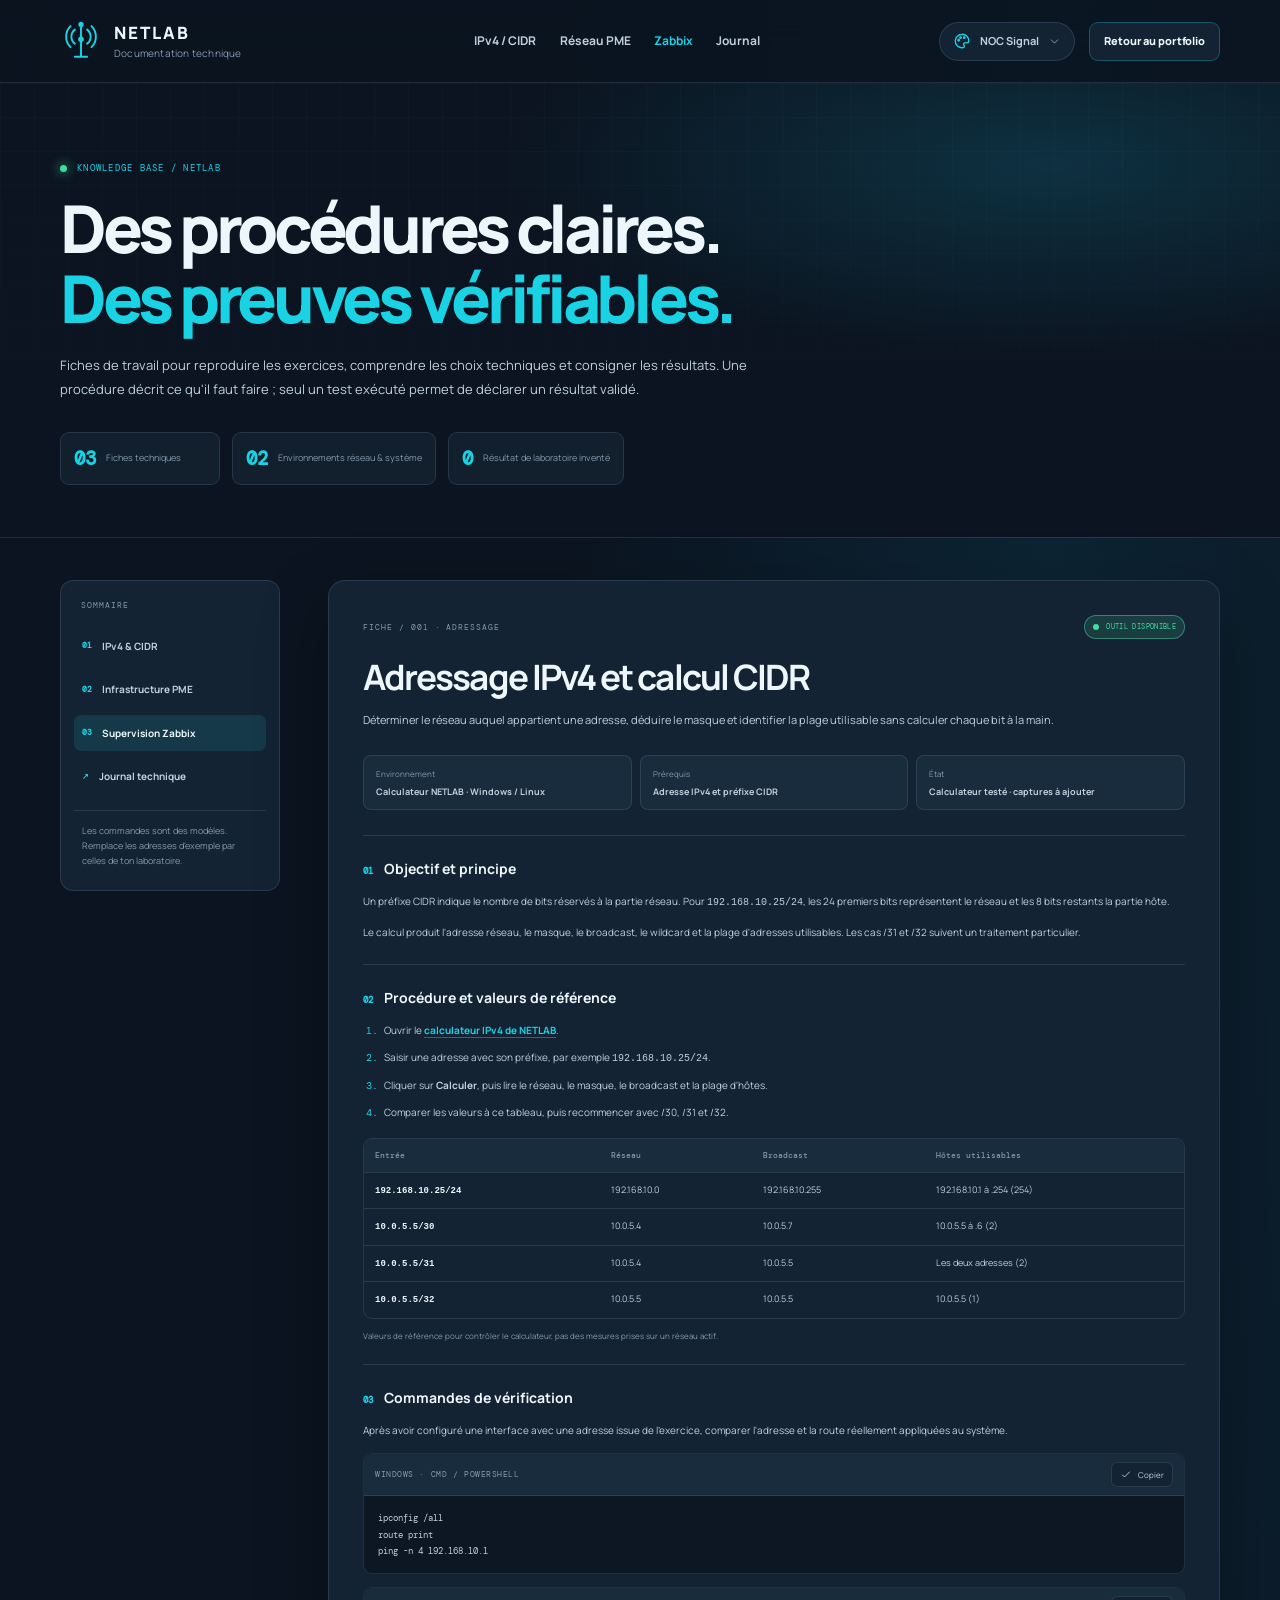
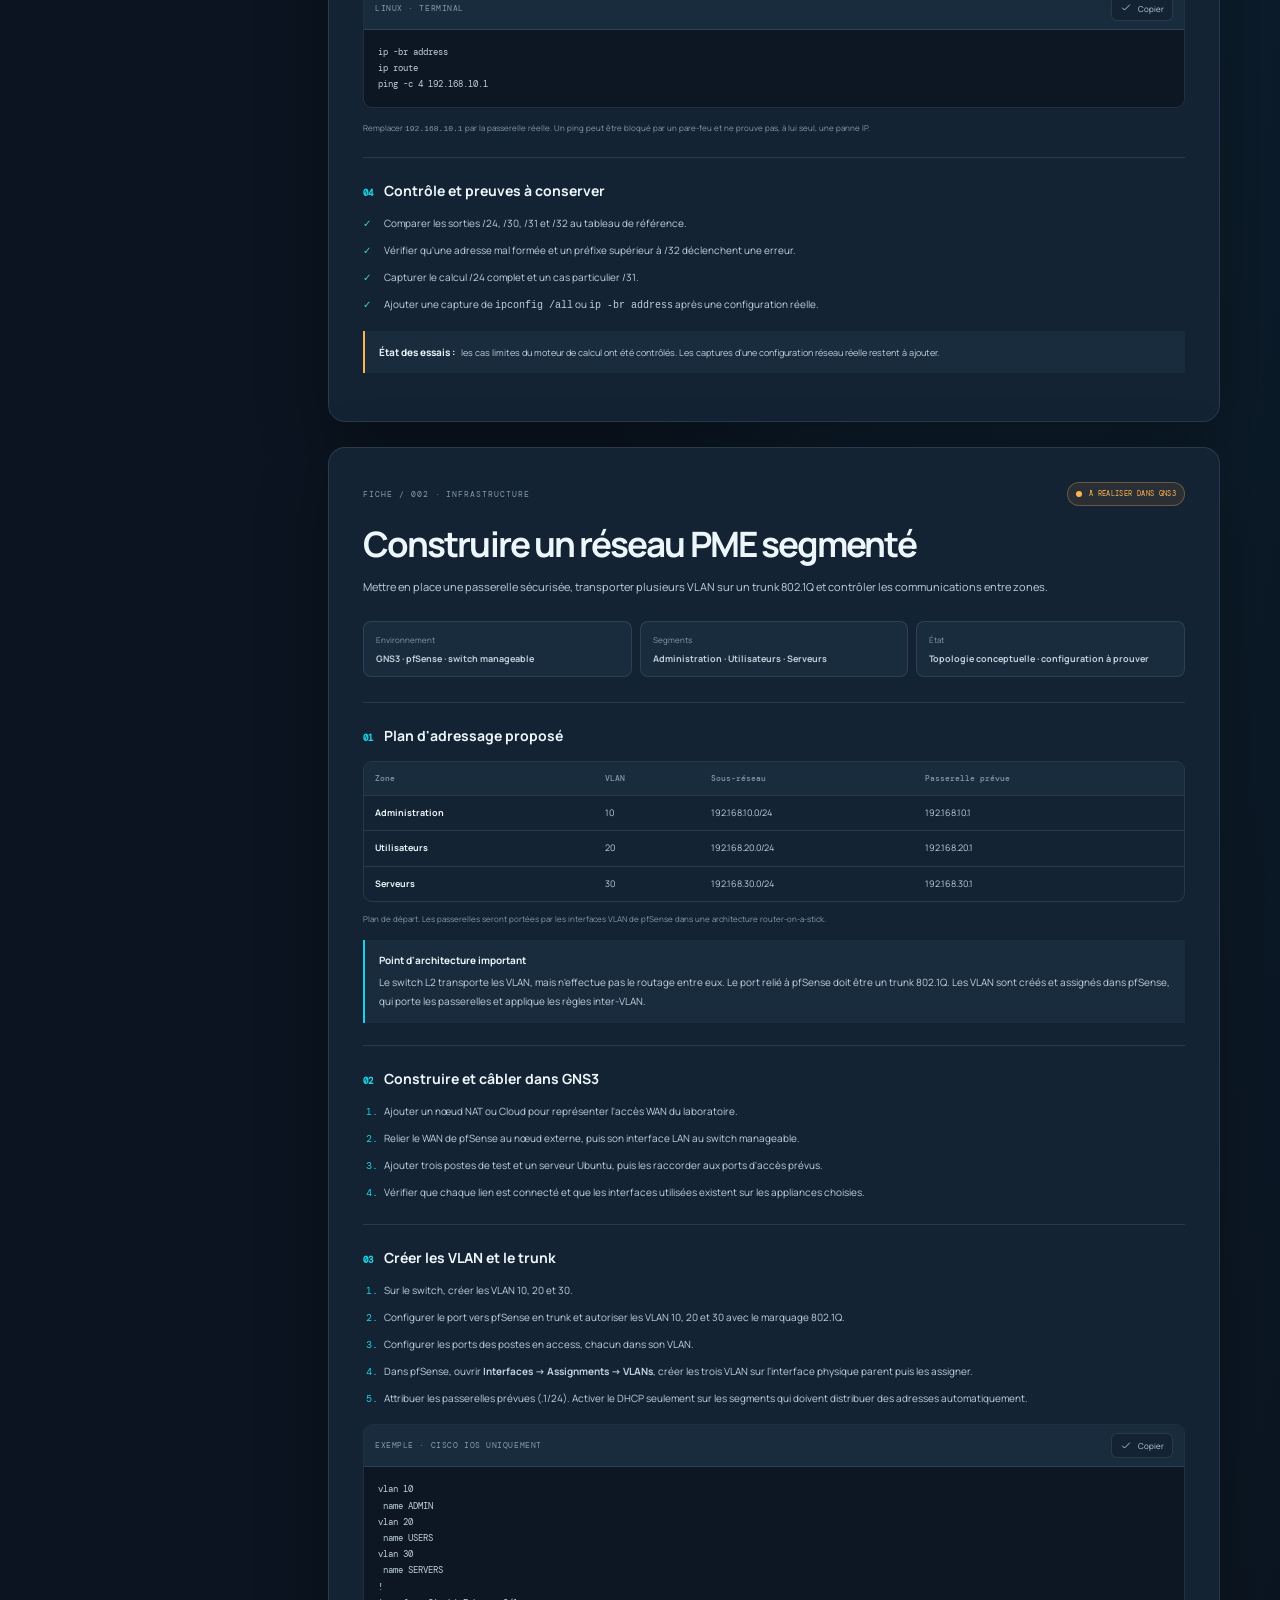
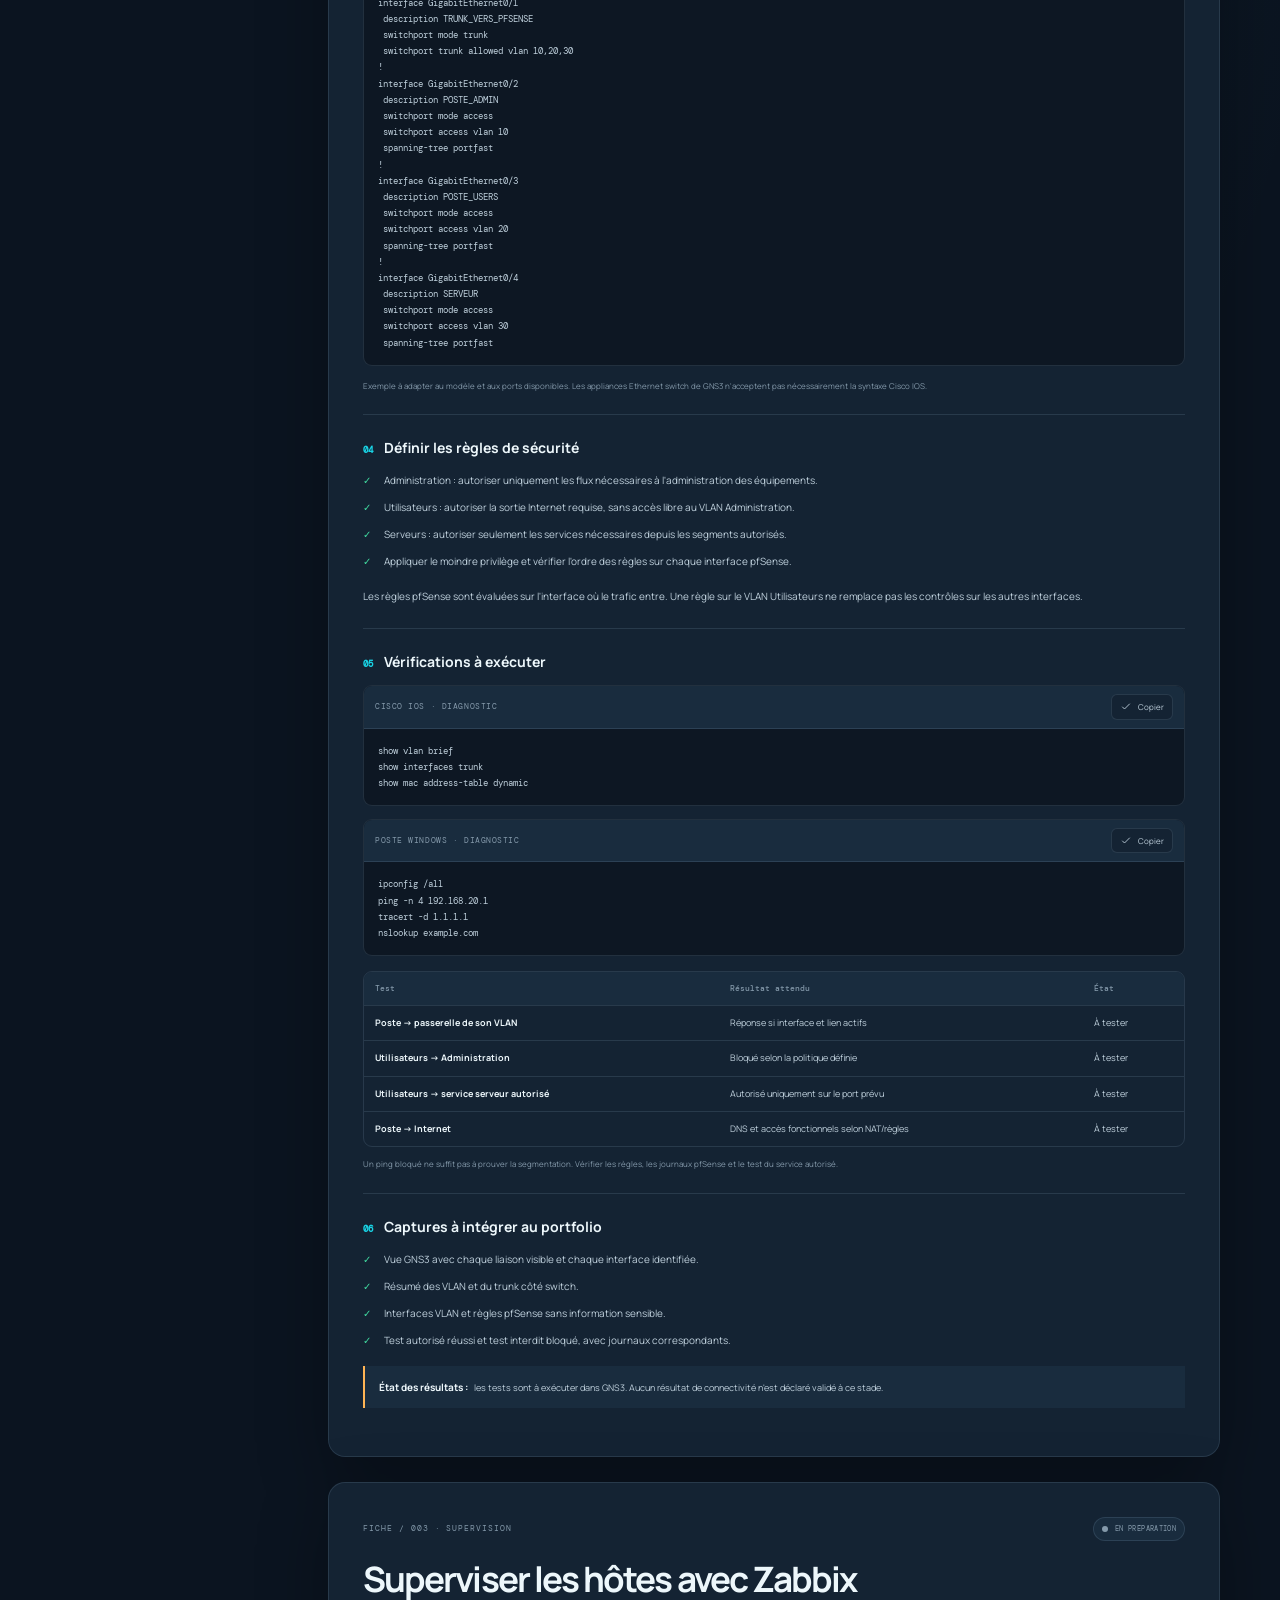
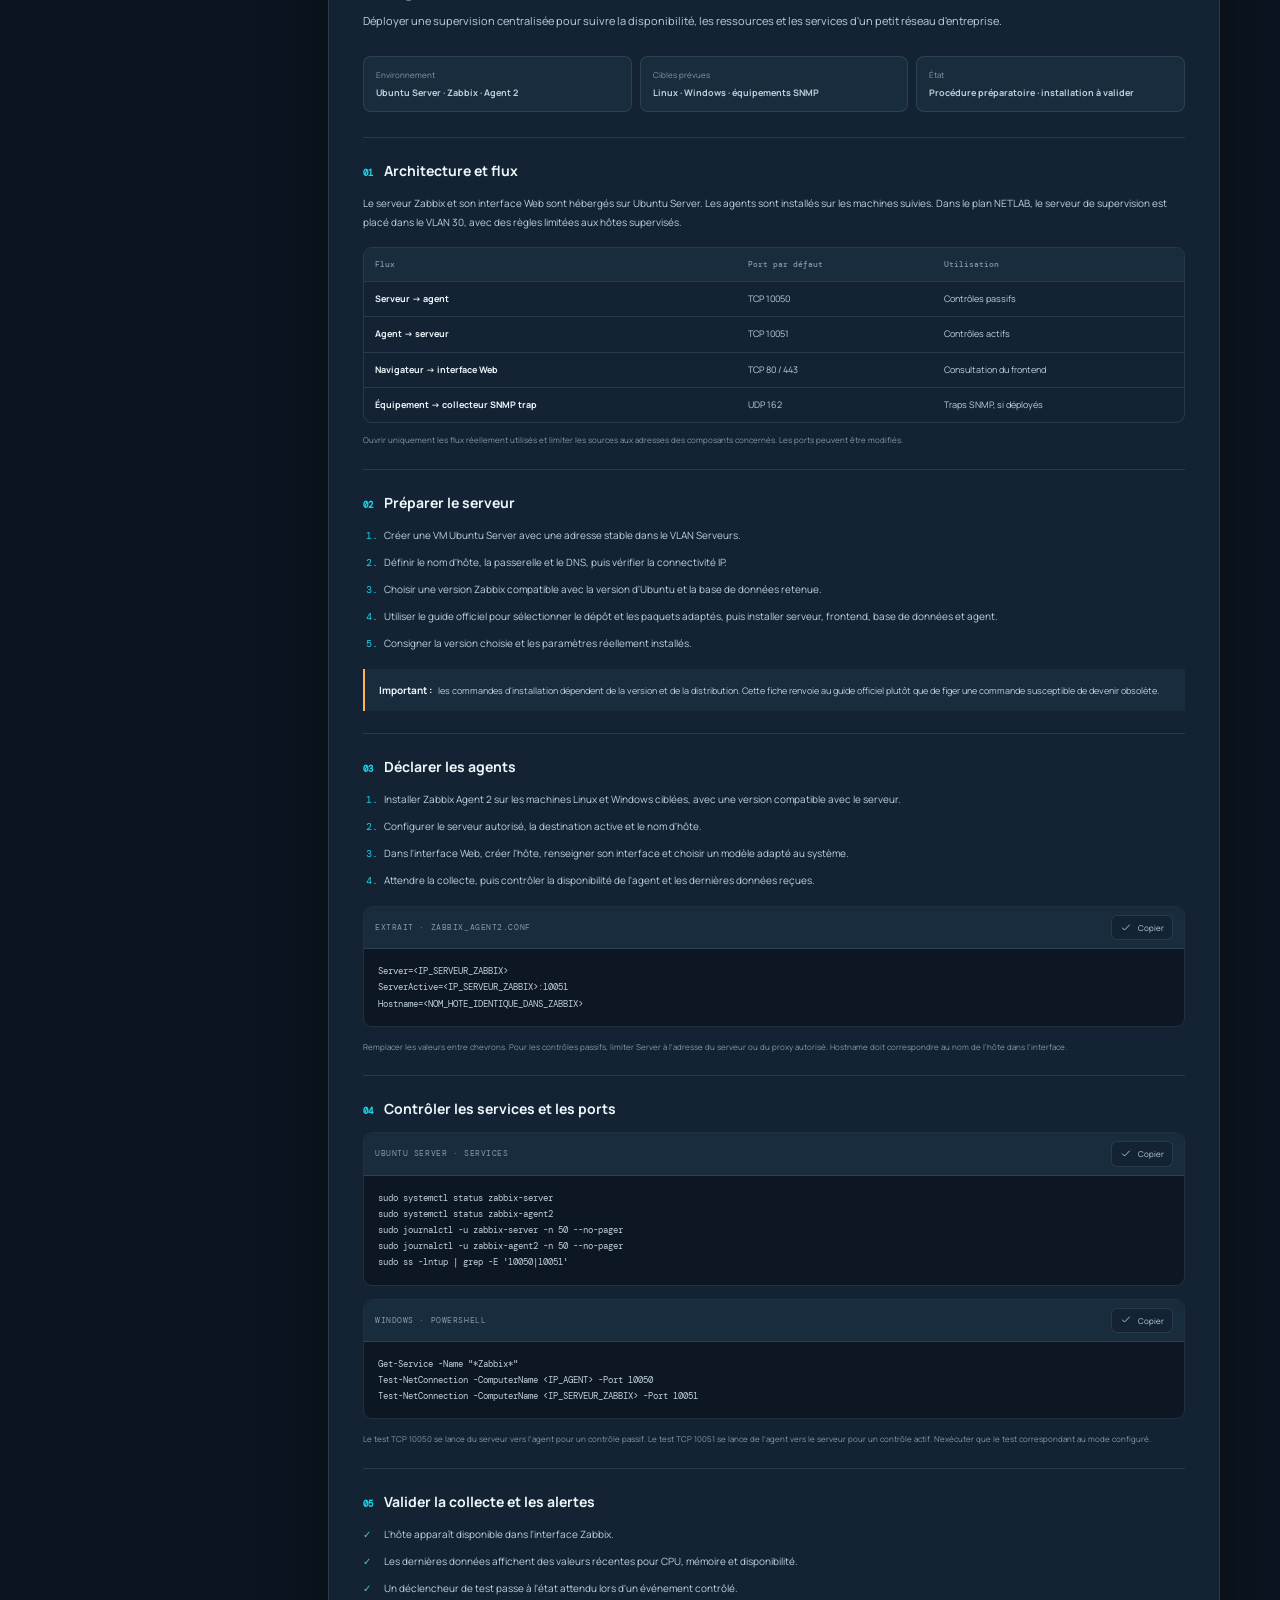
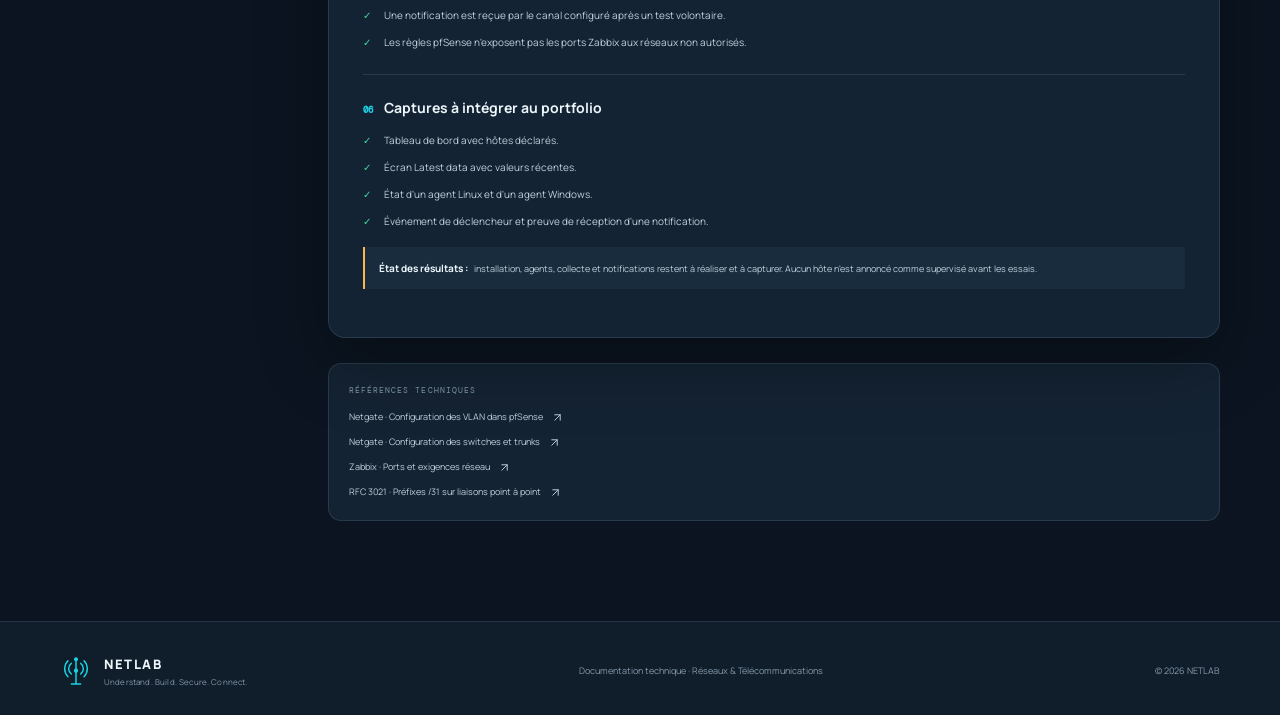
==== commit 698a28ea: "fix(netlab): return documentation navigation to portfolio home" ====
--- a/documentation.html
+++ b/documentation.html
@@ -59,7 +59,7 @@
               <button class="theme-option theme-option-compact" type="button" data-theme-option="classic-light" aria-pressed="false"><span class="theme-swatch theme-swatch-classic-light" aria-hidden="true"></span><span class="theme-option-copy"><strong>Classique clair</strong><small>Ancienne palette lumineuse</small></span><svg class="icon theme-option-check"><use href="#i-check"/></svg></button>
             </div>
           </div>
-          <a class="button button-small button-secondary" href="index.html#journal">Retour portfolio</a>
+          <a class="button button-small button-secondary" href="index.html#top">Retour au portfolio</a>
         </div>
       </div>
     </header>
--- a/assets/css/styles.css
+++ b/assets/css/styles.css
@@ -1709,3 +1709,1587 @@
     padding: 21px;
   }
 }
+
+
+/* NETLAB V1.5 — technical documentation */
+.docs-header .primary-nav { gap: clamp(12px, 1.8vw, 24px); }
+.docs-hero {
+  position: relative; padding: 78px 0 52px; overflow: hidden;
+  border-bottom: 1px solid var(--border);
+  background: radial-gradient(ellipse at 82% 18%, var(--lab-glow), transparent 34rem), var(--bg);
+}
+.docs-hero::after {
+  content: ""; position: absolute; inset: 0; pointer-events: none; opacity: .22;
+  background-image: linear-gradient(var(--hero-grid-line) 1px, transparent 1px), linear-gradient(90deg, var(--hero-grid-line) 1px, transparent 1px);
+  background-size: 34px 34px; mask-image: linear-gradient(to bottom, black, transparent 90%);
+}
+.docs-hero-inner { position: relative; z-index: 1; }
+.docs-kicker { display: flex; align-items: center; gap: 10px; margin-bottom: 18px; color: var(--accent); font-family: var(--mono); font-size: 9px; letter-spacing: .14em; }
+.docs-kicker span { width: 7px; height: 7px; border-radius: 50%; background: var(--success); box-shadow: 0 0 12px var(--success); }
+.docs-hero h1 { max-width: 900px; margin-bottom: 19px; font-size: clamp(38px, 6vw, 66px); text-wrap: balance; }
+.docs-hero h1 span { color: var(--accent); }
+.docs-hero-lead { max-width: 730px; margin-bottom: 30px; color: var(--text-soft); font-size: 13px; line-height: 1.9; }
+.docs-overview { display: flex; flex-wrap: wrap; gap: 12px; }
+.docs-overview > div { display: flex; min-width: 160px; align-items: center; gap: 10px; padding: 10px 13px; border: 1px solid var(--border); border-radius: 9px; background: color-mix(in srgb, var(--surface) 80%, transparent); }
+.docs-overview strong { color: var(--accent); font-family: var(--mono); font-size: 19px; }
+.docs-overview span { color: var(--muted); font-size: 9px; }
+.docs-layout { display: grid; grid-template-columns: 220px minmax(0, 1fr); align-items: start; gap: clamp(24px, 4vw, 48px); padding-top: 42px; padding-bottom: 100px; }
+.docs-sidebar { position: sticky; top: 112px; display: grid; gap: 7px; padding: 18px 13px; border: 1px solid var(--border); border-radius: 13px; background: var(--surface); }
+.docs-sidebar-label { margin: 0 7px 8px; color: var(--muted); font-family: var(--mono); font-size: 8px; letter-spacing: .13em; }
+.docs-sidebar > a { display: flex; min-width: 0; align-items: center; gap: 10px; padding: 10px 8px; border-radius: 7px; color: var(--text-soft); font-size: 10px; font-weight: 700; transition: background .18s ease, color .18s ease; }
+.docs-sidebar > a span { color: var(--accent); font-family: var(--mono); font-size: 8px; }
+.docs-sidebar > a:hover, .docs-sidebar > a.is-active { background: var(--accent-soft); color: var(--text); }
+.docs-sidebar-note { margin-top: 8px; padding: 12px 8px 3px; border-top: 1px solid var(--border); color: var(--muted); font-size: 9px; line-height: 1.7; }
+.docs-main { display: grid; min-width: 0; gap: 25px; }
+.docs-sheet { min-width: 0; scroll-margin-top: 108px; padding: clamp(20px, 3vw, 34px); border: 1px solid var(--border); border-radius: 17px; background: var(--surface); box-shadow: var(--shadow); }
+.docs-sheet-top { display: flex; min-width: 0; align-items: center; justify-content: space-between; flex-wrap: wrap; gap: 9px; margin-bottom: 18px; }
+.docs-sheet-index { color: var(--muted); font-family: var(--mono); font-size: 8px; letter-spacing: .12em; }
+.docs-status { display: inline-flex; align-items: center; gap: 7px; padding: 5px 8px; border: 1px solid var(--border); border-radius: 999px; font-family: var(--mono); font-size: 7px; letter-spacing: .05em; }
+.docs-status i { width: 6px; height: 6px; flex: 0 0 6px; border-radius: 50%; background: currentColor; }
+.docs-status-ready { color: var(--success); border-color: color-mix(in srgb, var(--success) 38%, var(--border)); background: var(--success-halo); }
+.docs-status-progress { color: var(--warning); border-color: var(--warning-border); background: var(--warning-bg); }
+.docs-status-planned { color: var(--muted); background: var(--surface-2); }
+.docs-sheet h2 { margin-bottom: 12px; font-size: clamp(25px, 3vw, 35px); text-wrap: balance; overflow-wrap: anywhere; }
+.docs-sheet-lead { max-width: 800px; margin-bottom: 24px; color: var(--text-soft); font-size: 11px; line-height: 1.9; }
+.docs-facts { display: grid; grid-template-columns: repeat(3, minmax(0, 1fr)); gap: 8px; margin-bottom: 25px; }
+.docs-facts > div { display: grid; min-width: 0; gap: 5px; padding: 11px 12px; border: 1px solid var(--border); border-radius: 8px; background: var(--surface-2); }
+.docs-facts span { color: var(--muted); font-size: 8px; }
+.docs-facts strong { color: var(--text-soft); font-size: 9px; line-height: 1.5; overflow-wrap: anywhere; }
+.docs-section { padding-top: 22px; margin-top: 22px; border-top: 1px solid var(--border); }
+.docs-section h3 { display: flex; align-items: baseline; gap: 11px; margin-bottom: 13px; font-size: 14px; line-height: 1.5; }
+.docs-section h3 > span { color: var(--accent); font-family: var(--mono); font-size: 9px; }
+.docs-section p, .docs-section li { color: var(--text-soft); font-size: 10px; line-height: 1.9; }
+.docs-section p { margin-bottom: 11px; }
+.docs-section a { color: var(--accent); font-weight: 700; text-decoration: underline; text-decoration-color: color-mix(in srgb, var(--accent) 45%, transparent); text-underline-offset: 3px; }
+.docs-steps, .docs-checklist { display: grid; gap: 8px; padding-left: 21px; margin: 0 0 16px; }
+.docs-steps li::marker { color: var(--accent); font-family: var(--mono); }
+.docs-checklist { list-style: none; padding-left: 0; }
+.docs-checklist li { position: relative; padding-left: 21px; }
+.docs-checklist li::before { content: "✓"; position: absolute; top: 0; left: 0; color: var(--success); font-weight: 800; }
+.docs-result-table { width: 100%; margin: 15px 0 10px; overflow-x: auto; border: 1px solid var(--border); border-radius: 9px; }
+.docs-result-table table { width: 100%; min-width: 520px; border-collapse: collapse; text-align: left; }
+.docs-result-table th, .docs-result-table td { padding: 10px 11px; border-bottom: 1px solid var(--border); color: var(--text-soft); font-size: 9px; line-height: 1.6; vertical-align: top; }
+.docs-result-table th { background: var(--surface-2); color: var(--muted); font-family: var(--mono); font-size: 8px; font-weight: 500; }
+.docs-result-table tbody tr:last-child td { border-bottom: 0; }
+.docs-result-table td:first-child { color: var(--text); font-weight: 700; }
+.docs-code { min-width: 0; margin: 13px 0; overflow: hidden; border: 1px solid var(--border); border-radius: 9px; background: color-mix(in srgb, var(--bg) 82%, var(--surface)); }
+.docs-code-head { display: flex; align-items: center; justify-content: space-between; gap: 12px; padding: 8px 11px; border-bottom: 1px solid var(--border); background: var(--surface-2); }
+.docs-code-head > span { color: var(--muted); font-family: var(--mono); font-size: 8px; letter-spacing: .07em; }
+.docs-code-head button { display: inline-flex; align-items: center; gap: 6px; padding: 5px 8px; border: 1px solid var(--border); border-radius: 6px; background: var(--surface); color: var(--text-soft); font-size: 8px; cursor: pointer; }
+.docs-code-head button:hover, .docs-code-head button:focus-visible { border-color: var(--accent); color: var(--accent); }
+.docs-code-head button .icon { width: 12px; height: 12px; }
+.docs-code pre { max-width: 100%; margin: 0; padding: 14px; overflow-x: auto; color: var(--text-soft); font-family: var(--mono); font-size: 9px; line-height: 1.8; tab-size: 2; }
+.docs-code code { font-family: inherit; }
+.docs-callout, .docs-note { margin: 14px 0; padding: 12px 14px; border-left: 2px solid var(--accent); background: var(--surface-2); }
+.docs-callout strong, .docs-note strong { display: block; margin-bottom: 5px; color: var(--text); font-size: 10px; }
+.docs-callout p { margin: 0; }
+.docs-note { border-left-color: var(--warning); color: var(--text-soft); font-size: 9px; line-height: 1.8; }
+.docs-note strong { display: inline; margin-right: 4px; }
+.docs-caption { margin: 8px 0 0 !important; color: var(--muted) !important; font-size: 8px !important; line-height: 1.7 !important; }
+.docs-references { display: grid; gap: 10px; padding: 20px; border: 1px solid var(--border); border-radius: 13px; background: var(--surface); }
+.docs-references .docs-sidebar-label { margin: 0 0 3px; }
+.docs-references > a { display: flex; min-width: 0; align-items: center; gap: 8px; color: var(--text-soft); font-size: 9px; }
+.docs-references > a:hover { color: var(--accent); }
+.docs-references > a .icon { width: 13px; height: 13px; }
+@media (max-width: 960px) {
+  .docs-layout { grid-template-columns: minmax(0, 1fr); gap: 20px; }
+  .docs-sidebar { position: relative; top: auto; grid-template-columns: repeat(4, minmax(0, 1fr)); align-items: center; }
+  .docs-sidebar-label, .docs-sidebar-note { grid-column: 1 / -1; }
+  .docs-sidebar-note { margin-top: 3px; }
+}
+@media (max-width: 700px) {
+  .docs-hero { padding: 54px 0 34px; }
+  .docs-layout { padding-top: 22px; padding-bottom: 70px; }
+  .docs-sidebar { grid-template-columns: repeat(2, minmax(0, 1fr)); }
+  .docs-facts { grid-template-columns: minmax(0, 1fr); }
+}
+@media (max-width: 560px) {
+  .docs-hero h1 { font-size: clamp(34px, 10vw, 47px); }
+  .docs-hero-lead { font-size: 11px; }
+  .docs-overview > div { flex: 1 1 100%; }
+  .docs-sheet { padding: 19px 15px; }
+  .docs-sheet h2 { font-size: 25px; }
+  .docs-section h3 { font-size: 13px; }
+  .docs-sidebar { padding: 13px 9px; }
+  .docs-sidebar > a { gap: 6px; padding: 9px 5px; font-size: 9px; }
+  .docs-code pre { font-size: 8px; }
+}
+
+
+/* NETLAB V1.6 — accueil console réseau */
+.hero-section {
+  isolation: isolate;
+  overflow: hidden;
+  padding: clamp(66px, 7.5vw, 102px) 0 30px;
+  background:
+    radial-gradient(ellipse at 78% 33%, var(--network-glow), transparent 34rem),
+    linear-gradient(145deg, var(--bg), color-mix(in srgb, var(--bg-soft) 72%, var(--bg)) 68%, var(--bg));
+}
+.hero-section::before {
+  content: "";
+  position: absolute;
+  z-index: -1;
+  inset: 0;
+  pointer-events: none;
+  opacity: .2;
+  background-image:
+    linear-gradient(var(--hero-grid-line) 1px, transparent 1px),
+    linear-gradient(90deg, var(--hero-grid-line) 1px, transparent 1px);
+  background-size: 42px 42px;
+  mask-image: linear-gradient(to bottom, black, transparent 88%);
+}
+.hero-section::after {
+  content: "";
+  position: absolute;
+  z-index: -1;
+  top: 8%;
+  right: -170px;
+  width: 440px;
+  aspect-ratio: 1;
+  border: 1px solid var(--orbit-line);
+  border-radius: 50%;
+  box-shadow: 0 0 0 42px color-mix(in srgb, var(--orbit-line) 34%, transparent), 0 0 0 84px color-mix(in srgb, var(--orbit-line) 20%, transparent);
+  pointer-events: none;
+}
+.hero-grid {
+  position: relative;
+  z-index: 1;
+  align-items: center;
+  gap: clamp(28px, 4vw, 54px);
+}
+.hero-copy { min-width: 0; }
+.hero-copy .eyebrow {
+  width: fit-content;
+  max-width: 100%;
+  padding: 8px 12px;
+  border: 1px solid var(--border);
+  border-radius: 999px;
+  background: color-mix(in srgb, var(--surface) 75%, transparent);
+  font-size: 9px;
+  letter-spacing: .1em;
+}
+.hero-kicker {
+  margin-top: 27px;
+  margin-bottom: 12px;
+  color: var(--text-soft);
+  font-family: var(--mono);
+  font-size: 11px;
+  letter-spacing: .11em;
+}
+.hero-copy h1 {
+  max-width: 680px;
+  margin-bottom: 23px;
+  font-size: clamp(45px, 5.25vw, 70px);
+  line-height: 1.045;
+  letter-spacing: -.07em;
+  text-wrap: balance;
+}
+.hero-copy h1 span {
+  color: var(--accent);
+  text-shadow: 0 0 34px color-mix(in srgb, var(--accent) 16%, transparent);
+}
+.hero-description {
+  max-width: 540px;
+  font-size: 13px;
+  line-height: 1.95;
+}
+.hero-actions { margin-top: 27px; gap: 10px; }
+.hero-actions .button { min-height: 49px; border-radius: 10px; }
+.hero-credentials {
+  gap: 8px;
+  margin-top: 23px;
+}
+.hero-credentials span {
+  padding: 7px 10px;
+  border: 1px solid var(--border);
+  border-radius: 8px;
+  background: color-mix(in srgb, var(--surface) 70%, transparent);
+  font-size: 9px;
+}
+.hero-meta { margin-top: 22px; }
+
+.hero-visual {
+  min-height: 478px;
+  padding: 19px 20px 15px;
+  border-radius: 21px;
+  border-color: var(--border-strong);
+  background:
+    linear-gradient(145deg, color-mix(in srgb, var(--surface) 93%, var(--hero-surface-tint)), var(--surface) 72%);
+  box-shadow: 0 28px 80px color-mix(in srgb, var(--dialog-shadow) 58%, transparent), inset 0 1px 0 color-mix(in srgb, var(--text) 5%, transparent);
+}
+.hero-visual::before { opacity: .34; background-size: 28px 28px; }
+.visual-topline { min-height: 24px; gap: 12px; }
+.visual-topline .mini-label { font-size: 9px; letter-spacing: .13em; }
+.live-indicator { font-size: 8px; letter-spacing: .08em; }
+.hero-visual .network-art { height: 342px; }
+.network-node {
+  border-radius: 11px;
+  backdrop-filter: blur(8px);
+  box-shadow: 0 14px 30px rgba(0, 0, 0, .18);
+}
+.network-node strong { font-size: 9px; }
+.topology-inspector {
+  min-height: 70px;
+  padding: 11px 14px;
+  border-radius: 12px;
+  background: color-mix(in srgb, var(--surface-2) 92%, transparent);
+}
+.visual-footer {
+  padding-top: 13px;
+  font-size: 8px;
+  letter-spacing: .09em;
+}
+
+.hero-signal-strip {
+  position: relative;
+  z-index: 2;
+  display: grid;
+  grid-template-columns: repeat(3, minmax(0, 1fr));
+  gap: 13px;
+  margin-top: 29px;
+}
+.hero-signal-card {
+  display: grid;
+  min-width: 0;
+  gap: 15px;
+  padding: 16px 17px 15px;
+  border: 1px solid var(--border);
+  border-radius: 14px;
+  background: color-mix(in srgb, var(--surface) 82%, transparent);
+  box-shadow: 0 12px 34px color-mix(in srgb, var(--dialog-shadow) 18%, transparent);
+  transition: transform .22s ease, border-color .22s ease, background .22s ease, box-shadow .22s ease;
+}
+.hero-signal-card:hover {
+  transform: translateY(-4px);
+  border-color: var(--border-strong);
+  background: var(--surface-2);
+  box-shadow: 0 18px 42px color-mix(in srgb, var(--dialog-shadow) 25%, transparent);
+}
+.hero-signal-card:focus-visible {
+  outline: 2px solid var(--accent);
+  outline-offset: 4px;
+}
+.signal-card-meta,
+.signal-card-body {
+  display: flex;
+  min-width: 0;
+  align-items: center;
+  justify-content: space-between;
+  gap: 10px;
+}
+.signal-index {
+  color: var(--muted);
+  font-family: var(--mono);
+  font-size: 8px;
+  letter-spacing: .1em;
+}
+.signal-status {
+  display: inline-flex;
+  flex: 0 0 auto;
+  align-items: center;
+  gap: 6px;
+  font-family: var(--mono);
+  font-size: 7px;
+  letter-spacing: .07em;
+}
+.signal-status i {
+  width: 6px;
+  height: 6px;
+  border-radius: 50%;
+  background: currentColor;
+  box-shadow: 0 0 9px currentColor;
+}
+.signal-status-ready { color: var(--success); }
+.signal-status-progress { color: var(--warning); }
+.signal-status-planned { color: var(--muted); }
+.signal-icon {
+  display: grid;
+  flex: 0 0 39px;
+  width: 39px;
+  height: 39px;
+  place-items: center;
+  border: 1px solid var(--border-strong);
+  border-radius: 11px;
+  background: var(--accent-soft);
+  color: var(--accent);
+}
+.signal-icon .icon { width: 18px; height: 18px; }
+.signal-card-copy {
+  display: grid;
+  flex: 1 1 auto;
+  min-width: 0;
+  gap: 3px;
+}
+.signal-card-copy strong {
+  color: var(--text);
+  font-size: 12px;
+  font-weight: 800;
+  letter-spacing: -.025em;
+}
+.signal-card-copy small {
+  color: var(--muted);
+  font-size: 9px;
+  line-height: 1.55;
+}
+.signal-card-arrow {
+  width: 15px;
+  height: 15px;
+  color: var(--muted);
+  transition: transform .2s ease, color .2s ease;
+}
+.hero-signal-card:hover .signal-card-arrow {
+  transform: translate(2px, -2px);
+  color: var(--accent);
+}
+.hero-bottom-line { bottom: 0; }
+
+@media (max-width: 1180px) {
+  .hero-section { padding-top: 68px; padding-bottom: 27px; }
+  .hero-grid { gap: 30px; }
+  .hero-copy { max-width: 820px; }
+  .hero-copy h1 { max-width: 760px; }
+  .hero-visual { max-width: 900px; min-height: 465px; }
+  .hero-visual .network-art { height: clamp(300px, 36vw, 342px); }
+}
+@media (max-width: 760px) {
+  .hero-signal-strip { grid-template-columns: minmax(0, 1fr); gap: 9px; margin-top: 22px; }
+  .hero-signal-card { gap: 11px; padding: 14px 15px; }
+  .hero-signal-card .signal-card-body { justify-content: flex-start; }
+  .signal-card-arrow { margin-left: auto; }
+}
+@media (max-width: 600px) {
+  .hero-section { padding-top: 55px; }
+  .hero-copy .eyebrow { font-size: 7px; letter-spacing: .075em; }
+  .hero-kicker { margin-top: 22px; font-size: 10px; }
+  .hero-copy h1 { font-size: clamp(36px, 10.2vw, 50px); }
+  .hero-description { font-size: 12px; }
+  .hero-credentials { gap: 7px; }
+  .hero-credentials span { font-size: 8px; }
+  .hero-visual { min-height: 380px; padding: 14px 11px 12px; border-radius: 16px; }
+  .visual-topline .mini-label { font-size: 7px; }
+  .live-indicator { font-size: 6px; }
+  .hero-visual .network-art { height: 270px; }
+  .topology-inspector { grid-template-columns: 60px minmax(0, 1fr); gap: 8px; padding: 9px; }
+  .topology-inspector p { font-size: 8px; }
+  .visual-footer { gap: 8px; font-size: 7px; }
+  .hero-signal-card { border-radius: 12px; }
+}
+
+
+/* NETLAB V1.7 — projets explorables et Network Lab interactif */
+.project-toolbar {
+  display: grid;
+  grid-template-columns: minmax(0, 1fr) auto;
+  align-items: end;
+  gap: 15px 22px;
+  margin: 0 0 24px;
+}
+.project-toolbar-main {
+  display: grid;
+  grid-template-columns: minmax(0, 1fr) minmax(220px, 290px);
+  align-items: center;
+  gap: 14px;
+  min-width: 0;
+}
+.project-filters { gap: 6px; }
+.project-filter {
+  min-height: 36px;
+  padding: 7px 12px;
+  border-radius: 8px;
+  font-family: var(--mono);
+  font-size: 9px;
+  letter-spacing: .02em;
+}
+.project-search {
+  display: flex;
+  min-width: 0;
+  min-height: 39px;
+  align-items: center;
+  gap: 9px;
+  padding: 0 11px;
+  border: 1px solid var(--border);
+  border-radius: 9px;
+  background: var(--surface);
+  color: var(--muted);
+  transition: border-color .2s ease, box-shadow .2s ease, background .2s ease;
+}
+.project-search:focus-within {
+  border-color: var(--border-strong);
+  background: var(--surface-2);
+  box-shadow: 0 0 0 3px var(--accent-soft);
+}
+.project-search .icon { width: 15px; height: 15px; color: var(--accent); }
+.project-search input {
+  width: 100%;
+  min-width: 0;
+  padding: 8px 0;
+  border: 0;
+  outline: 0;
+  background: transparent;
+  color: var(--text);
+  font: 10px var(--font);
+}
+.project-search input::placeholder { color: var(--muted); opacity: .85; }
+.project-search input:focus-visible { outline: 0; }
+.project-count {
+  display: inline-flex;
+  align-items: baseline;
+  gap: 7px;
+  padding-bottom: 8px;
+  font-size: 8px;
+}
+.project-count strong { font-size: 15px; }
+.project-count span { color: var(--muted); }
+.projects-grid { gap: 17px; }
+.project-card {
+  border-radius: 16px;
+  box-shadow: 0 10px 30px color-mix(in srgb, var(--dialog-shadow) 12%, transparent);
+}
+.project-card:hover {
+  transform: translateY(-6px);
+  box-shadow: 0 22px 48px color-mix(in srgb, var(--dialog-shadow) 22%, transparent);
+}
+.project-preview {
+  min-height: 205px;
+  padding: 16px;
+  border-bottom-color: var(--border-strong);
+}
+.project-preview::after { opacity: .26; background-size: 22px 22px; }
+.project-preview-top { font-size: 8px; }
+.project-type { padding: 4px 7px; border: 1px solid var(--border); border-radius: 5px; background: color-mix(in srgb, var(--surface) 72%, transparent); }
+.project-card-content { padding: 21px 20px 20px; }
+.project-card-meta { margin-bottom: 15px; }
+.project-status { padding: 6px 9px; font-size: 8px; }
+.project-card h3 {
+  min-height: 0;
+  margin-bottom: 10px;
+  font-size: 16px;
+  line-height: 1.35;
+  text-wrap: balance;
+}
+.project-card-content > p {
+  min-height: 64px;
+  margin-bottom: 17px;
+  font-size: 10px;
+}
+.project-tags { margin-top: auto; margin-bottom: 20px; }
+.project-tags span {
+  padding: 5px 8px;
+  border: 1px solid var(--border);
+  background: color-mix(in srgb, var(--surface-3) 68%, transparent);
+}
+.project-open {
+  width: 100%;
+  min-height: 38px;
+  justify-content: space-between;
+  padding: 8px 11px;
+  border: 1px solid var(--border);
+  border-radius: 8px;
+  background: var(--surface-2);
+  transition: border-color .2s ease, background .2s ease, color .2s ease;
+}
+.project-open:hover { border-color: var(--border-strong); background: var(--accent-soft); }
+.projects-empty {
+  display: grid;
+  justify-items: center;
+  gap: 8px;
+  margin-top: 6px;
+  padding: 34px 20px;
+  border: 1px dashed var(--border-strong);
+  border-radius: 14px;
+  background: var(--surface);
+  text-align: center;
+}
+.projects-empty[hidden] { display: none; }
+.projects-empty-icon {
+  display: grid;
+  width: 42px;
+  height: 42px;
+  place-items: center;
+  border: 1px solid var(--border);
+  border-radius: 12px;
+  background: var(--accent-soft);
+  color: var(--accent);
+}
+.projects-empty > strong { font-size: 13px; }
+.projects-empty > p { margin: 0; color: var(--muted); font-size: 10px; }
+.project-reset {
+  margin-top: 6px;
+  padding: 8px 12px;
+  border: 1px solid var(--border-strong);
+  border-radius: 8px;
+  background: var(--surface-2);
+  color: var(--accent);
+  font-size: 10px;
+  font-weight: 800;
+  cursor: pointer;
+}
+.project-reset:hover { background: var(--accent-soft); }
+
+/* Featured lab layout */
+.featured-lab {
+  grid-template-columns: minmax(0, .88fr) minmax(0, 1.12fr);
+  border-radius: 20px;
+}
+.lab-content { padding: clamp(24px, 3.2vw, 38px); }
+.lab-label-row { margin-bottom: 25px; }
+.lab-content h3 { max-width: 470px; font-size: clamp(24px, 2.8vw, 34px); }
+.lab-description { font-size: 11px; }
+.lab-facts {
+  display: grid;
+  grid-template-columns: repeat(3, minmax(0, 1fr));
+  gap: 8px;
+  margin: 20px 0 25px;
+}
+.lab-facts > div {
+  display: grid;
+  min-width: 0;
+  gap: 4px;
+  padding: 11px 10px;
+  border: 1px solid var(--border);
+  border-radius: 9px;
+  background: var(--surface-2);
+}
+.lab-facts strong {
+  color: var(--accent);
+  font-family: var(--mono);
+  font-size: 12px;
+  overflow-wrap: anywhere;
+}
+.lab-facts span { color: var(--muted); font-size: 8px; line-height: 1.4; }
+.lab-objectives-block { margin: 0 0 24px; }
+.lab-objectives-heading {
+  display: flex;
+  align-items: center;
+  justify-content: space-between;
+  gap: 12px;
+  margin-bottom: 12px;
+  color: var(--text-soft);
+  font-family: var(--mono);
+  font-size: 8px;
+  letter-spacing: .09em;
+}
+.lab-objectives-heading small { color: var(--warning); font-size: 7px; }
+.lab-objectives { gap: 10px; margin-bottom: 0; }
+.lab-objectives div { align-items: flex-start; font-size: 10px; line-height: 1.55; }
+.lab-objectives .icon { flex: 0 0 14px; color: var(--accent); margin-top: 1px; }
+.lab-visual {
+  min-width: 0;
+  min-height: 520px;
+  padding: 22px clamp(15px, 2.5vw, 28px);
+  border-left: 1px solid var(--border);
+  background:
+    radial-gradient(ellipse at 50% 42%, var(--lab-glow), transparent 65%),
+    linear-gradient(var(--hero-grid-line) 1px, transparent 1px),
+    linear-gradient(90deg, var(--hero-grid-line) 1px, transparent 1px),
+    var(--bg-soft);
+  background-size: auto, 28px 28px, 28px 28px, auto;
+}
+.lab-visual-header {
+  align-items: center;
+  gap: 10px;
+  font-size: 8px;
+  letter-spacing: .1em;
+}
+.lab-visual-header span:last-child {
+  padding: 5px 7px;
+  border: 1px solid var(--warning-border);
+  border-radius: 5px;
+  background: var(--warning-bg);
+  color: var(--warning);
+  font-size: 7px;
+}
+.topology { max-width: 480px; }
+.topo-node { border-radius: 11px; }
+.topo-link-branch::before { width: calc(100% - 85px); }
+.topo-branches { gap: 9px; }
+.topo-vlan-button {
+  appearance: none;
+  min-width: 0;
+  padding: 12px 7px;
+  color: var(--text);
+  font-family: var(--font);
+  cursor: pointer;
+  transition: transform .18s ease, border-color .18s ease, background .18s ease, box-shadow .18s ease;
+}
+.topo-vlan-button:hover,
+.topo-vlan-button[aria-pressed="true"] {
+  transform: translateY(-2px);
+  border-color: var(--accent);
+  background: color-mix(in srgb, var(--surface-3) 85%, var(--accent-soft));
+  box-shadow: 0 0 0 3px var(--accent-soft), 0 12px 25px rgba(0,0,0,.13);
+}
+.topo-vlan-button:focus-visible {
+  outline: 2px solid var(--accent);
+  outline-offset: 3px;
+}
+.topo-vlan-button > span { font-size: 8px; }
+.topo-vlan-button small { font-size: 7px; }
+.topology-legend {
+  flex-wrap: wrap;
+  gap: 9px 17px;
+  margin-top: 18px;
+  font-size: 7px;
+}
+.legend-vlan { background: var(--success); }
+.vlan-inspector {
+  display: grid;
+  grid-template-columns: minmax(0, .8fr) minmax(0, 1.2fr);
+  align-items: center;
+  gap: 7px 14px;
+  margin-top: 13px;
+  padding: 13px 14px;
+  border: 1px solid var(--border-strong);
+  border-radius: 11px;
+  background: color-mix(in srgb, var(--surface) 86%, transparent);
+}
+.vlan-inspector-heading { display: grid; gap: 4px; min-width: 0; }
+.vlan-inspector-heading > span {
+  color: var(--muted);
+  font-family: var(--mono);
+  font-size: 7px;
+  letter-spacing: .09em;
+}
+.vlan-inspector-heading strong { color: var(--accent); font-size: 10px; }
+.vlan-inspector p {
+  margin: 0;
+  color: var(--text-soft);
+  font-size: 8px;
+  line-height: 1.6;
+}
+.vlan-subnet {
+  grid-column: 1 / -1;
+  width: fit-content;
+  max-width: 100%;
+  padding: 5px 7px;
+  border-radius: 5px;
+  background: var(--accent-soft);
+  color: var(--accent);
+  font-family: var(--mono);
+  font-size: 7px;
+  overflow-wrap: anywhere;
+}
+.lab-disclaimer {
+  margin-top: 13px;
+  text-align: left;
+  line-height: 1.7;
+}
+@media (max-width: 900px) {
+  .project-toolbar { grid-template-columns: minmax(0, 1fr); align-items: start; }
+  .project-toolbar-main { grid-template-columns: minmax(0, 1fr) minmax(210px, 280px); }
+  .project-count { justify-self: end; padding-bottom: 0; }
+  .featured-lab { grid-template-columns: minmax(0, 1fr); }
+  .lab-visual { min-height: 520px; border-left: 0; border-top: 1px solid var(--border); }
+  .lab-content { padding: 28px; }
+}
+@media (max-width: 680px) {
+  .project-toolbar-main { grid-template-columns: minmax(0, 1fr); }
+  .project-search { width: 100%; }
+  .project-count { justify-self: start; }
+  .projects-grid { grid-template-columns: minmax(0, 1fr); }
+  .project-preview { min-height: 210px; }
+  .lab-facts { gap: 6px; }
+  .lab-facts > div { padding: 9px 7px; }
+  .lab-facts strong { font-size: 10px; }
+  .lab-visual { min-height: 545px; padding-inline: 12px; }
+  .topo-branches { gap: 5px; }
+  .topo-vlan-button { padding: 10px 4px; }
+  .topo-vlan-button > span { font-size: 7px; }
+  .topo-vlan-button small { font-size: 6px; }
+  .vlan-inspector { grid-template-columns: minmax(0, 1fr); gap: 8px; }
+  .vlan-subnet { grid-column: auto; }
+  .topology-legend { justify-content: flex-start; }
+}
+@media (prefers-reduced-motion: reduce) {
+  .project-card,
+  .project-reset,
+  .topo-vlan-button { transition: none !important; }
+}
+
+/* V1.7.1 — compact connector and VLAN inspector alignment */
+.topo-connection-note {
+  margin: -2px 0 3px;
+  padding: 4px 7px;
+  border: 1px solid var(--border);
+  border-radius: 5px;
+  background: var(--surface-2);
+  color: var(--accent);
+  font-family: var(--mono);
+  font-size: 7px;
+  letter-spacing: .07em;
+}
+.topology-legend { width: 100%; }
+.vlan-inspector { width: 100%; }
+
+
+/* NETLAB V1.8 — deterministic topology connectors for LAB 001 */
+/* Use one shared grid coordinate system for the switch, bus and VLAN branch centres. */
+.lab-visual .topology-pme {
+  display: grid;
+  grid-template-columns: repeat(3, minmax(0, 1fr));
+  grid-template-rows: auto 28px auto;
+  align-items: stretch;
+  width: 100%;
+  max-width: 480px;
+  margin: 22px auto 18px;
+  gap: 0;
+}
+.lab-visual .topo-core {
+  grid-column: 1 / -1;
+  grid-row: 1;
+  display: flex;
+  width: min(100%, 230px);
+  min-width: 0;
+  flex-direction: column;
+  align-items: center;
+  justify-self: center;
+  margin: 0;
+  padding: 0;
+}
+.lab-visual .topo-core .topo-node {
+  flex: 0 0 auto;
+  width: min(100%, 154px);
+  min-width: 0;
+  min-height: 64px;
+  margin: 0;
+}
+.lab-visual .topo-core .topo-internet {
+  width: min(100%, 108px);
+  min-height: 48px;
+}
+.lab-visual .topo-core .topo-switch {
+  width: min(100%, 154px);
+}
+.lab-visual .topo-link-vertical {
+  flex: 0 0 24px;
+  width: 2px;
+  height: 24px;
+  background: linear-gradient(to bottom, var(--accent), var(--topology-line-fade));
+}
+.lab-visual .topo-trunk-link {
+  position: relative;
+  display: grid;
+  width: 100%;
+  height: 40px;
+  flex: 0 0 40px;
+  place-items: center;
+}
+.lab-visual .topo-trunk-link::before {
+  content: "";
+  position: absolute;
+  top: 0;
+  bottom: 0;
+  left: 50%;
+  width: 2px;
+  transform: translateX(-50%);
+  background: linear-gradient(to bottom, var(--accent), var(--topology-branch-line));
+}
+.lab-visual .topo-trunk-link span {
+  position: relative;
+  z-index: 1;
+  max-width: 100%;
+  padding: 5px 8px;
+  border: 1px solid var(--border-strong);
+  border-radius: 5px;
+  background: var(--surface);
+  color: var(--accent);
+  font-family: var(--mono);
+  font-size: 7px;
+  letter-spacing: .04em;
+  text-align: center;
+  white-space: nowrap;
+}
+.lab-visual .topo-branch-bus {
+  position: relative;
+  grid-column: 1 / -1;
+  grid-row: 2;
+  width: 100%;
+  height: 28px;
+  min-width: 0;
+}
+.lab-visual .topo-branch-bus::before {
+  content: "";
+  position: absolute;
+  right: 16.6667%;
+  bottom: 0;
+  left: 16.6667%;
+  height: 2px;
+  background: var(--topology-branch-line);
+}
+.lab-visual .topo-branch-bus::after {
+  content: "";
+  position: absolute;
+  top: -28px;
+  bottom: 0;
+  left: 50%;
+  width: 2px;
+  transform: translateX(-50%);
+  background: linear-gradient(to bottom, var(--accent), var(--topology-branch-line));
+}
+.lab-visual .topo-branches {
+  grid-column: 1 / -1;
+  grid-row: 3;
+  display: grid;
+  grid-template-columns: repeat(3, minmax(0, 1fr));
+  align-items: start;
+  width: 100%;
+  min-width: 0;
+  gap: 0;
+  margin: 0;
+}
+.lab-visual .topo-branch {
+  display: flex;
+  min-width: 0;
+  flex-direction: column;
+  align-items: center;
+  margin: 0;
+  padding: 0 5px;
+}
+.lab-visual .topo-branch-drop {
+  display: block;
+  width: 2px;
+  height: 26px;
+  flex: 0 0 26px;
+  background: linear-gradient(to bottom, var(--topology-branch-line), var(--accent));
+}
+.lab-visual .topo-vlan-button {
+  display: flex;
+  width: 100%;
+  max-width: 142px;
+  min-width: 0;
+  min-height: 98px;
+  flex: 0 0 auto;
+  align-items: center;
+  justify-content: center;
+  gap: 4px;
+  margin: 0;
+  padding: 10px 5px;
+  border-radius: 10px;
+  text-align: center;
+}
+.lab-visual .topo-vlan-button > span {
+  font-size: 8px;
+  line-height: 1.4;
+}
+.lab-visual .topo-vlan-button small {
+  font-size: 7px;
+  line-height: 1.45;
+  overflow-wrap: anywhere;
+}
+.lab-visual .topology-legend {
+  width: 100%;
+  justify-content: center;
+  gap: 8px 15px;
+}
+.lab-visual .vlan-inspector { width: 100%; }
+
+@media (max-width: 680px) {
+  .lab-visual .topology-pme {
+    grid-template-rows: auto 25px auto;
+    margin-top: 18px;
+  }
+  .lab-visual .topo-core { width: min(100%, 210px); }
+  .lab-visual .topo-core .topo-node { min-height: 58px; }
+  .lab-visual .topo-core .topo-internet { min-height: 46px; }
+  .lab-visual .topo-trunk-link { height: 36px; flex-basis: 36px; }
+  .lab-visual .topo-trunk-link span { font-size: 6px; padding-inline: 5px; }
+  .lab-visual .topo-branch-bus { height: 25px; }
+  .lab-visual .topo-branch-bus::after { top: -25px; }
+  .lab-visual .topo-branch-drop { height: 22px; flex-basis: 22px; }
+  .lab-visual .topo-branch { padding-inline: 3px; }
+  .lab-visual .topo-vlan-button { min-height: 90px; padding: 8px 3px; }
+  .lab-visual .topo-vlan-button > span { font-size: 7px; }
+  .lab-visual .topo-vlan-button small { font-size: 6px; }
+}
+
+/* NETLAB V1.8.1 — connector joins start at the exact grid boundaries */
+.lab-visual .topo-branch-bus::after {
+  top: 0;
+}
+@media (max-width: 680px) {
+  .lab-visual .topo-branch-bus::after {
+    top: 0;
+  }
+}
+
+
+/* NETLAB V1.9 — wide and ultrawide desktop layout */
+@media (min-width: 1440px) {
+  .container {
+    width: min(92vw, 1440px);
+  }
+  .section-pad {
+    padding-block: clamp(112px, 5.2vw, 132px);
+  }
+  .section-heading {
+    max-width: 1900px;
+    margin-inline: auto;
+  }
+  .hero-grid {
+    max-width: 1900px;
+    margin-inline: auto;
+  }
+  .hero-signal-strip {
+    max-width: 1900px;
+  }
+  .profile-grid,
+  .skills-grid,
+  .projects-grid,
+  .project-toolbar,
+  .journal-grid,
+  .method-grid,
+  .subnet-tool {
+    max-width: 1900px;
+    margin-inline: auto;
+  }
+  .featured-lab {
+    max-width: 1980px;
+    margin-inline: auto;
+  }
+  .contact-panel {
+    max-width: 1900px;
+    margin-inline: auto;
+  }
+  .docs-layout {
+    max-width: 1900px;
+    margin-inline: auto;
+  }
+}
+
+@media (min-width: 1920px) {
+  .container {
+    width: min(90vw, 1760px);
+  }
+  .section-pad {
+    padding-block: clamp(120px, 5.5vw, 142px);
+  }
+  .section-heading {
+    max-width: 2050px;
+  }
+  .hero-grid {
+    max-width: 2050px;
+    gap: clamp(48px, 4vw, 92px);
+  }
+  .hero-signal-strip {
+    max-width: 2050px;
+    gap: 18px;
+    margin-top: 36px;
+  }
+  .hero-signal-card {
+    padding: 20px 22px;
+    min-height: 112px;
+  }
+  .hero-copy h1 {
+    font-size: clamp(62px, 3.7vw, 78px);
+  }
+  .hero-description {
+    max-width: 660px;
+    font-size: 15px;
+  }
+  .hero-visual {
+    min-height: 535px;
+    padding: 24px 26px 18px;
+  }
+  .hero-visual .network-art {
+    height: 390px;
+  }
+  .profile-grid,
+  .skills-grid,
+  .projects-grid,
+  .project-toolbar,
+  .journal-grid,
+  .method-grid,
+  .subnet-tool {
+    max-width: 2050px;
+  }
+  .featured-lab {
+    max-width: 2140px;
+  }
+  .contact-panel {
+    max-width: 2050px;
+  }
+  .docs-layout {
+    max-width: 1900px;
+  }
+  .section-lead {
+    max-width: 480px;
+    font-size: 13px;
+  }
+  .project-card h3 {
+    font-size: 18px;
+  }
+  .project-card-content > p,
+  .skill-card > p,
+  .journal-card > p,
+  .method-step p {
+    font-size: 11px;
+  }
+}
+
+@media (min-width: 2560px) {
+  .container {
+    width: min(88vw, 2280px);
+  }
+  .section-heading {
+    max-width: 2240px;
+  }
+  .hero-grid {
+    max-width: 2320px;
+    gap: clamp(72px, 4.5vw, 130px);
+  }
+  .hero-signal-strip {
+    max-width: 2320px;
+  }
+  .profile-grid,
+  .skills-grid {
+    max-width: 2240px;
+  }
+  .projects-grid,
+  .project-toolbar,
+  .journal-grid {
+    max-width: 2080px;
+  }
+  .method-grid,
+  .subnet-tool {
+    max-width: 2080px;
+  }
+  .featured-lab {
+    max-width: 2320px;
+  }
+  .lab-visual {
+    min-height: 610px;
+  }
+  .lab-visual .topology-pme {
+    max-width: 760px;
+  }
+  .lab-visual .topo-core {
+    width: min(100%, 270px);
+  }
+  .lab-visual .topo-core .topo-node {
+    width: min(100%, 180px);
+    min-height: 72px;
+  }
+  .lab-visual .topo-core .topo-internet {
+    width: min(100%, 122px);
+    min-height: 54px;
+  }
+  .lab-visual .topo-trunk-link {
+    height: 46px;
+    flex-basis: 46px;
+  }
+  .lab-visual .topo-vlan-button {
+    max-width: 208px;
+    min-height: 118px;
+    padding: 14px 10px;
+  }
+  .lab-visual .topo-vlan-button > span {
+    font-size: 10px;
+  }
+  .lab-visual .topo-vlan-button small {
+    font-size: 8px;
+  }
+  .docs-layout {
+    max-width: 2020px;
+  }
+  .contact-panel {
+    max-width: 2080px;
+  }
+  .section-heading h2 {
+    font-size: clamp(46px, 2.1vw, 60px);
+  }
+  .section-lead {
+    max-width: 520px;
+    font-size: 14px;
+  }
+}
+
+@media (min-width: 3200px) {
+  .container {
+    width: min(86vw, 2520px);
+  }
+  .section-heading {
+    max-width: 2420px;
+  }
+  .hero-grid {
+    max-width: 2520px;
+  }
+  .hero-signal-strip {
+    max-width: 2520px;
+  }
+  .profile-grid,
+  .skills-grid {
+    max-width: 2420px;
+  }
+  .projects-grid,
+  .project-toolbar,
+  .journal-grid,
+  .method-grid,
+  .subnet-tool {
+    max-width: 2180px;
+  }
+  .featured-lab {
+    max-width: 2520px;
+  }
+  .lab-visual .topology-pme {
+    max-width: 820px;
+  }
+  .docs-layout {
+    max-width: 2100px;
+  }
+  .contact-panel {
+    max-width: 2180px;
+  }
+}
+
+/* NETLAB V2.0 — educational inter-VLAN flow simulator */
+.flow-simulator {
+  display: grid;
+  grid-template-columns: minmax(0, 1.12fr) minmax(280px, .88fr);
+  gap: 0;
+  max-width: 2100px;
+  margin: 30px auto 0;
+  overflow: hidden;
+  border: 1px solid var(--border-strong);
+  border-radius: 18px;
+  background: var(--surface);
+  box-shadow: var(--shadow);
+}
+.flow-simulator-main {
+  min-width: 0;
+  padding: clamp(22px, 3vw, 34px);
+}
+.flow-simulator-heading { max-width: 720px; }
+.flow-simulator-heading .mini-label { margin-bottom: 10px; }
+.flow-simulator-heading h3 {
+  margin: 0 0 10px;
+  font-size: clamp(21px, 2vw, 28px);
+  line-height: 1.2;
+}
+.flow-simulator-heading > p:last-child {
+  margin: 0;
+  color: var(--muted);
+  font-size: 11px;
+  line-height: 1.8;
+}
+.flow-form { margin-top: 24px; }
+.flow-fields {
+  display: grid;
+  grid-template-columns: repeat(3, minmax(0, 1fr));
+  gap: 10px;
+}
+.flow-field { display: grid; min-width: 0; gap: 7px; }
+.flow-field label {
+  color: var(--text-soft);
+  font-family: var(--mono);
+  font-size: 8px;
+  letter-spacing: .06em;
+}
+.flow-field select {
+  width: 100%;
+  min-width: 0;
+  min-height: 43px;
+  padding: 9px 30px 9px 10px;
+  border: 1px solid var(--border);
+  border-radius: 8px;
+  background: var(--surface-2);
+  color: var(--text);
+  font: 10px var(--font);
+}
+.flow-field select:focus-visible {
+  outline: 2px solid var(--accent);
+  outline-offset: 2px;
+}
+.flow-submit { margin-top: 14px; }
+.flow-result {
+  display: grid;
+  grid-template-columns: 38px minmax(0, 1fr);
+  align-items: start;
+  gap: 11px;
+  margin-top: 21px;
+  padding: 15px;
+  border: 1px solid var(--border-strong);
+  border-radius: 11px;
+  background: var(--surface-2);
+}
+.flow-result-symbol {
+  display: grid;
+  width: 36px;
+  height: 36px;
+  place-items: center;
+  border: 1px solid var(--border);
+  border-radius: 9px;
+  background: var(--surface);
+  color: var(--accent);
+}
+.flow-result-copy { display: grid; min-width: 0; gap: 5px; }
+.flow-result-kicker {
+  color: var(--muted);
+  font-family: var(--mono);
+  font-size: 7px;
+  letter-spacing: .1em;
+}
+.flow-result-copy strong { color: var(--text); font-size: 14px; }
+.flow-result-copy p {
+  margin: 0;
+  color: var(--text-soft);
+  font-size: 10px;
+  line-height: 1.7;
+}
+.flow-result-detail {
+  grid-column: 1 / -1;
+  width: fit-content;
+  max-width: 100%;
+  padding: 6px 8px;
+  border: 1px solid var(--border);
+  border-radius: 6px;
+  background: var(--surface);
+  color: var(--muted);
+  font: 8px var(--mono);
+  overflow-wrap: anywhere;
+}
+.flow-result[data-state="allowed"] {
+  border-color: color-mix(in srgb, var(--success) 42%, var(--border));
+  background: color-mix(in srgb, var(--success-halo) 70%, var(--surface));
+}
+.flow-result[data-state="allowed"] .flow-result-symbol { color: var(--success); }
+.flow-result[data-state="blocked"] {
+  border-color: color-mix(in srgb, var(--danger) 42%, var(--border));
+  background: color-mix(in srgb, var(--danger) 7%, var(--surface));
+}
+.flow-result[data-state="blocked"] .flow-result-symbol { color: var(--danger); }
+.flow-result[data-state="local"] {
+  border-color: var(--border-strong);
+  background: var(--accent-soft);
+}
+.flow-result[data-state="local"] .flow-result-symbol { color: var(--accent); }
+.flow-policy {
+  min-width: 0;
+  padding: clamp(22px, 2.8vw, 32px);
+  border-left: 1px solid var(--border);
+  background:
+    linear-gradient(var(--hero-grid-line) 1px, transparent 1px),
+    linear-gradient(90deg, var(--hero-grid-line) 1px, transparent 1px),
+    var(--bg-soft);
+  background-size: 22px 22px;
+}
+.flow-policy-heading { display: flex; align-items: center; gap: 11px; margin-bottom: 20px; }
+.flow-policy-mark {
+  display: grid;
+  width: 38px;
+  height: 38px;
+  flex: 0 0 auto;
+  place-items: center;
+  border: 1px solid var(--border-strong);
+  border-radius: 10px;
+  background: var(--surface);
+  color: var(--accent);
+}
+.flow-policy-heading .mini-label { margin: 0 0 4px; font-size: 7px; }
+.flow-policy-heading h4 { margin: 0; font-size: 15px; }
+.flow-rules { display: grid; gap: 8px; margin: 0; padding: 0; list-style: none; }
+.flow-rules li {
+  display: grid;
+  gap: 5px;
+  padding: 10px 11px;
+  border: 1px solid var(--border);
+  border-radius: 8px;
+  background: color-mix(in srgb, var(--surface) 88%, transparent);
+}
+.flow-rules li strong {
+  color: var(--accent);
+  font-family: var(--mono);
+  font-size: 8px;
+  letter-spacing: .04em;
+}
+.flow-rules li span { color: var(--text-soft); font-size: 9px; line-height: 1.5; }
+.flow-rules .flow-rule-default strong,
+.flow-rules .flow-rule-default span { color: var(--warning); }
+.flow-policy-note {
+  margin: 14px 0 0;
+  color: var(--muted);
+  font-size: 9px;
+  line-height: 1.7;
+}
+@media (max-width: 900px) {
+  .flow-simulator { grid-template-columns: minmax(0, 1fr); }
+  .flow-policy { border-top: 1px solid var(--border); border-left: 0; }
+}
+@media (max-width: 680px) {
+  .flow-simulator { margin-top: 22px; border-radius: 14px; }
+  .flow-simulator-main, .flow-policy { padding: 19px 15px; }
+  .flow-fields { grid-template-columns: minmax(0, 1fr); gap: 12px; }
+  .flow-field select { min-height: 46px; }
+  .flow-submit { width: 100%; justify-content: center; }
+  .flow-result { grid-template-columns: 32px minmax(0, 1fr); gap: 9px; padding: 12px; }
+  .flow-result-symbol { width: 32px; height: 32px; }
+  .flow-result-copy strong { font-size: 13px; }
+}
+@media (prefers-reduced-motion: reduce) {
+  .flow-submit { transition: none !important; }
+}
+
+/* NETLAB V2.1 — visible flow path and local LAB 001 progress tracker */
+.flow-path {
+  display: grid;
+  grid-template-columns: minmax(0, 1fr) 22px minmax(0, 1fr) 22px minmax(0, 1fr) 22px minmax(0, 1fr);
+  align-items: center;
+  gap: 5px;
+  margin-top: 20px;
+  padding: 13px 11px;
+  border: 1px solid var(--border);
+  border-radius: 11px;
+  background: color-mix(in srgb, var(--surface-2) 78%, transparent);
+}
+.flow-path-step {
+  display: grid;
+  min-width: 0;
+  min-height: 86px;
+  align-content: center;
+  justify-items: center;
+  gap: 5px;
+  padding: 9px 5px;
+  border: 1px solid var(--border);
+  border-radius: 8px;
+  background: var(--surface);
+  text-align: center;
+  opacity: .52;
+  transition: opacity .2s ease, border-color .2s ease, background .2s ease, box-shadow .2s ease;
+}
+.flow-path-step > span {
+  color: var(--muted);
+  font-family: var(--mono);
+  font-size: 6px;
+  letter-spacing: .08em;
+}
+.flow-path-step strong {
+  color: var(--text);
+  font-size: 10px;
+  line-height: 1.3;
+  overflow-wrap: anywhere;
+}
+.flow-path-step small {
+  color: var(--muted);
+  font-family: var(--mono);
+  font-size: 7px;
+  line-height: 1.4;
+  overflow-wrap: anywhere;
+}
+.flow-path-link {
+  position: relative;
+  height: 2px;
+  background: var(--border-strong);
+  opacity: .45;
+}
+.flow-path-link::after {
+  content: "";
+  position: absolute;
+  top: 50%;
+  right: 0;
+  width: 6px;
+  height: 6px;
+  transform: translateY(-50%) rotate(45deg);
+  border-top: 1.5px solid var(--muted);
+  border-right: 1.5px solid var(--muted);
+}
+.flow-path-step[data-status="active"] {
+  border-color: color-mix(in srgb, var(--success) 62%, var(--border));
+  background: color-mix(in srgb, var(--success-halo) 75%, var(--surface));
+  box-shadow: 0 0 0 2px color-mix(in srgb, var(--success) 12%, transparent);
+  opacity: 1;
+}
+.flow-path-step[data-status="active"] > span { color: var(--success); }
+.flow-path-step[data-status="blocked"] {
+  border-color: color-mix(in srgb, var(--danger) 65%, var(--border));
+  background: color-mix(in srgb, var(--danger) 8%, var(--surface));
+  opacity: 1;
+}
+.flow-path-step[data-status="blocked"] > span { color: var(--danger); }
+.flow-path-step[data-status="bypassed"] {
+  border-style: dashed;
+  opacity: .36;
+}
+.flow-path-link[data-status="active"] {
+  background: var(--success);
+  opacity: 1;
+  box-shadow: 0 0 9px var(--success-halo);
+}
+.flow-path-link[data-status="active"]::after {
+  border-color: var(--success);
+}
+.flow-path[data-state="blocked"] .flow-path-link[data-status="inactive"] {
+  opacity: .18;
+}
+.flow-path-caption {
+  min-height: 18px;
+  margin: 8px 2px 0;
+  color: var(--muted);
+  font-size: 9px;
+  line-height: 1.6;
+}
+.lab-tracker {
+  margin: 24px 0 25px;
+  padding: 17px 16px;
+  border: 1px solid var(--border);
+  border-radius: 12px;
+  background: color-mix(in srgb, var(--surface-2) 72%, transparent);
+}
+.lab-tracker-heading {
+  display: flex;
+  align-items: center;
+  justify-content: space-between;
+  gap: 12px;
+}
+.lab-tracker-heading .mini-label { margin-bottom: 5px; font-size: 7px; }
+.lab-tracker-heading h4 { margin: 0; font-size: 14px; }
+.lab-tracker-count {
+  color: var(--accent);
+  font-family: var(--mono);
+  font-size: 13px;
+  white-space: nowrap;
+}
+.lab-tracker-progress {
+  height: 6px;
+  margin-top: 14px;
+  overflow: hidden;
+  border-radius: 999px;
+  background: var(--border);
+}
+.lab-tracker-progress span {
+  display: block;
+  width: 0;
+  height: 100%;
+  border-radius: inherit;
+  background: linear-gradient(90deg, var(--accent), var(--success));
+  transition: width .25s ease;
+}
+.lab-tracker-help {
+  margin: 9px 0 13px;
+  color: var(--muted);
+  font-size: 9px;
+  line-height: 1.65;
+}
+.lab-tracker-list {
+  display: grid;
+  gap: 5px;
+  margin: 0;
+  padding: 0;
+  list-style: none;
+}
+.lab-tracker-item {
+  display: grid;
+  grid-template-columns: 17px minmax(0, 1fr);
+  align-items: start;
+  gap: 9px;
+  padding: 9px 8px;
+  border: 1px solid transparent;
+  border-radius: 8px;
+  cursor: pointer;
+  transition: border-color .18s ease, background .18s ease;
+}
+.lab-tracker-item:hover {
+  border-color: var(--border);
+  background: var(--surface);
+}
+.lab-tracker-item input {
+  position: absolute;
+  width: 1px;
+  height: 1px;
+  overflow: hidden;
+  clip-path: inset(50%);
+  white-space: nowrap;
+}
+.lab-tracker-check {
+  display: grid;
+  width: 16px;
+  height: 16px;
+  place-items: center;
+  margin-top: 1px;
+  border: 1px solid var(--border-strong);
+  border-radius: 4px;
+  background: var(--surface);
+}
+.lab-tracker-check::after {
+  content: "";
+  width: 7px;
+  height: 4px;
+  transform: rotate(-45deg) scale(0);
+  border-bottom: 2px solid #fff;
+  border-left: 2px solid #fff;
+  transition: transform .15s ease;
+}
+.lab-tracker-item input:checked + .lab-tracker-check {
+  border-color: var(--success);
+  background: var(--success);
+}
+.lab-tracker-item input:checked + .lab-tracker-check::after { transform: rotate(-45deg) scale(1); }
+.lab-tracker-item input:focus-visible + .lab-tracker-check {
+  outline: 2px solid var(--accent);
+  outline-offset: 3px;
+}
+.lab-tracker-copy { display: grid; min-width: 0; gap: 3px; }
+.lab-tracker-copy strong {
+  color: var(--text-soft);
+  font-size: 10px;
+  line-height: 1.4;
+}
+.lab-tracker-copy small {
+  color: var(--muted);
+  font-size: 8px;
+  line-height: 1.5;
+}
+.lab-tracker-item input:checked ~ .lab-tracker-copy strong {
+  color: var(--success);
+}
+.lab-tracker-footer {
+  display: flex;
+  align-items: center;
+  justify-content: space-between;
+  flex-wrap: wrap;
+  gap: 9px;
+  margin-top: 10px;
+  padding-top: 11px;
+  border-top: 1px solid var(--border);
+}
+.lab-tracker-footer > span {
+  color: var(--muted);
+  font-size: 8px;
+  line-height: 1.5;
+}
+.lab-tracker-reset {
+  padding: 6px 9px;
+  border: 1px solid var(--border);
+  border-radius: 6px;
+  background: var(--surface);
+  color: var(--text-soft);
+  font: 8px var(--font);
+  cursor: pointer;
+}
+.lab-tracker-reset:hover { border-color: var(--border-strong); color: var(--accent); }
+@media (max-width: 1050px) {
+  .flow-path {
+    grid-template-columns: minmax(0, 1fr) 13px minmax(0, 1fr);
+    gap: 7px;
+  }
+  .flow-path-link:nth-of-type(2) { display: none; }
+  .flow-path-step[data-flow-step="switch"] { grid-column: 1; }
+  .flow-path-link:nth-of-type(3) { grid-column: 2; grid-row: 2; }
+  .flow-path-step[data-flow-step="destination"] { grid-column: 3; grid-row: 2; }
+}
+@media (max-width: 680px) {
+  .flow-path { grid-template-columns: minmax(0, 1fr) 12px minmax(0, 1fr); padding: 10px 7px; gap: 5px; }
+  .flow-path-step { min-height: 78px; padding: 7px 3px; }
+  .flow-path-step > span { font-size: 5px; }
+  .flow-path-step strong { font-size: 8px; }
+  .flow-path-step small { font-size: 6px; }
+  .flow-path-caption { font-size: 8px; }
+  .lab-tracker { padding: 14px 11px; }
+  .lab-tracker-item { gap: 7px; padding-inline: 5px; }
+  .lab-tracker-copy strong { font-size: 9px; }
+  .lab-tracker-copy small { font-size: 7px; }
+}
+@media (prefers-reduced-motion: reduce) {
+  .flow-path-step,
+  .lab-tracker-progress span,
+  .lab-tracker-check::after { transition: none !important; }
+}
+
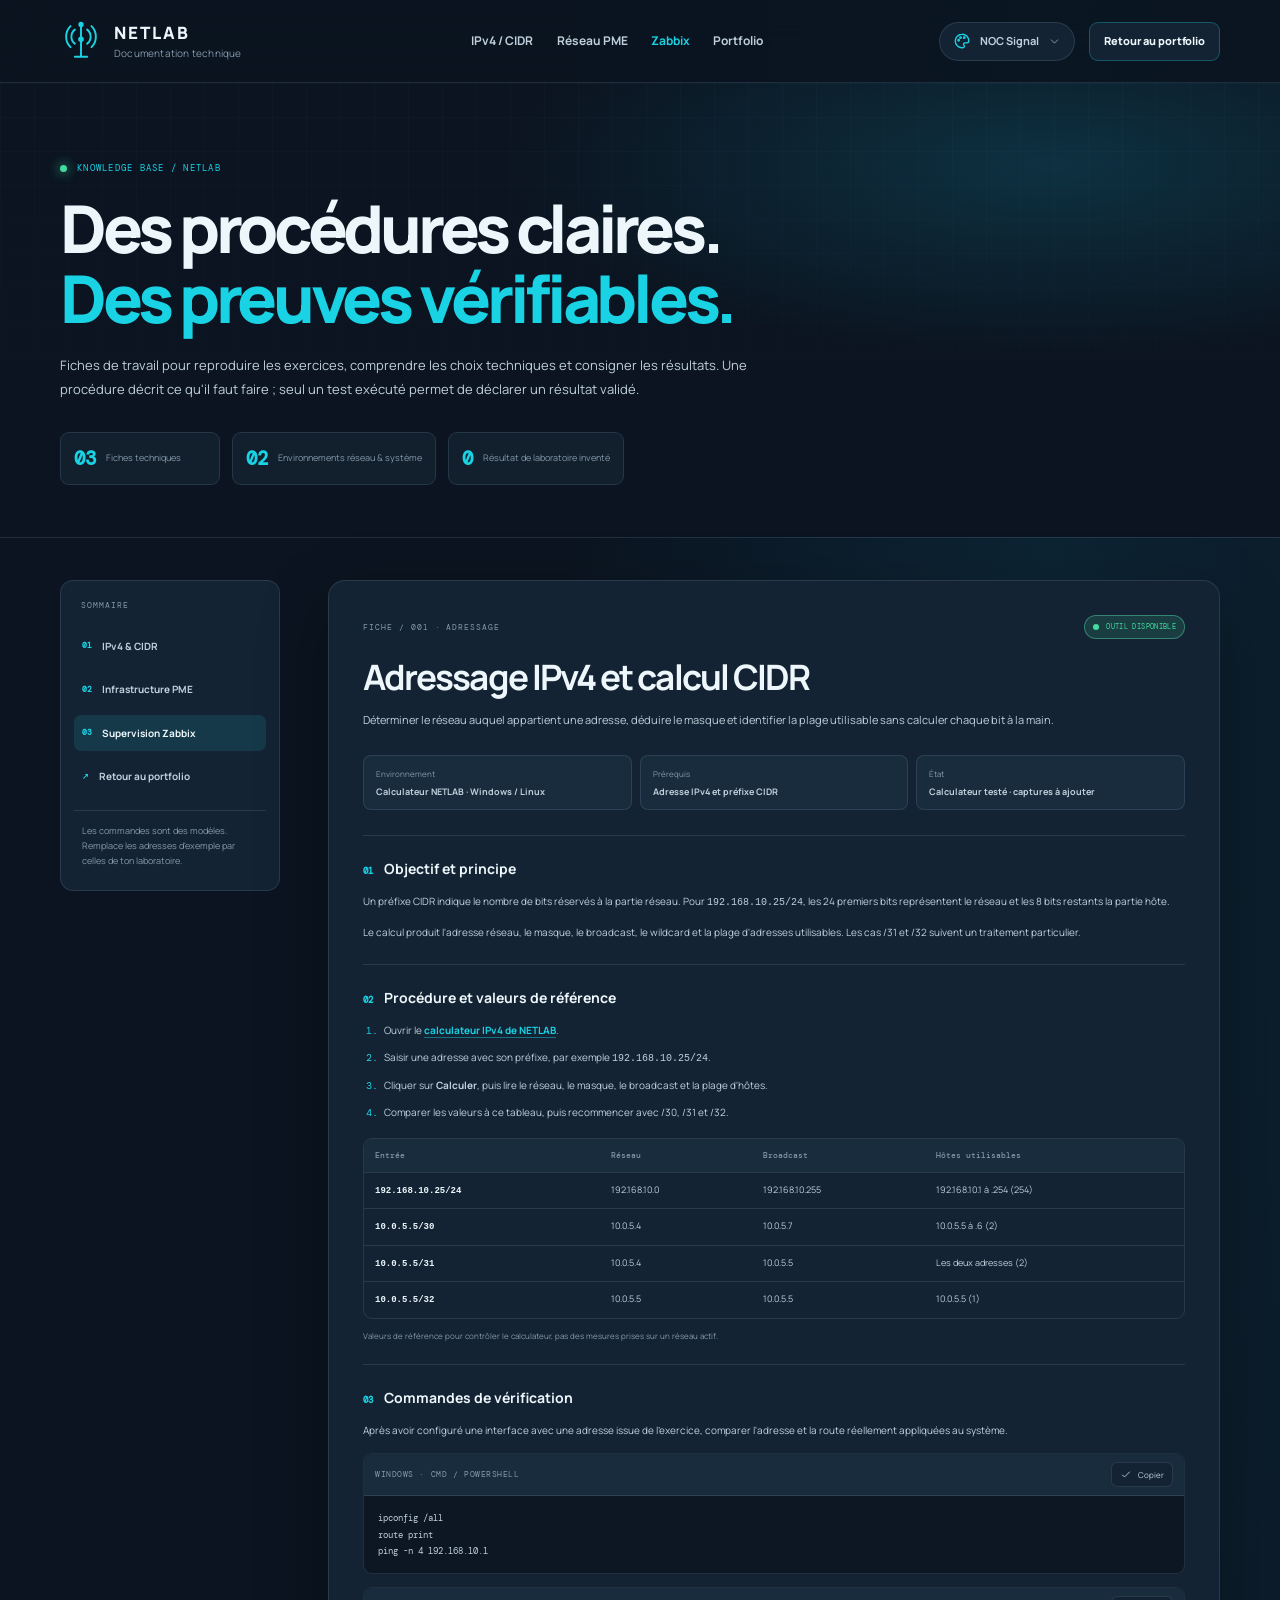
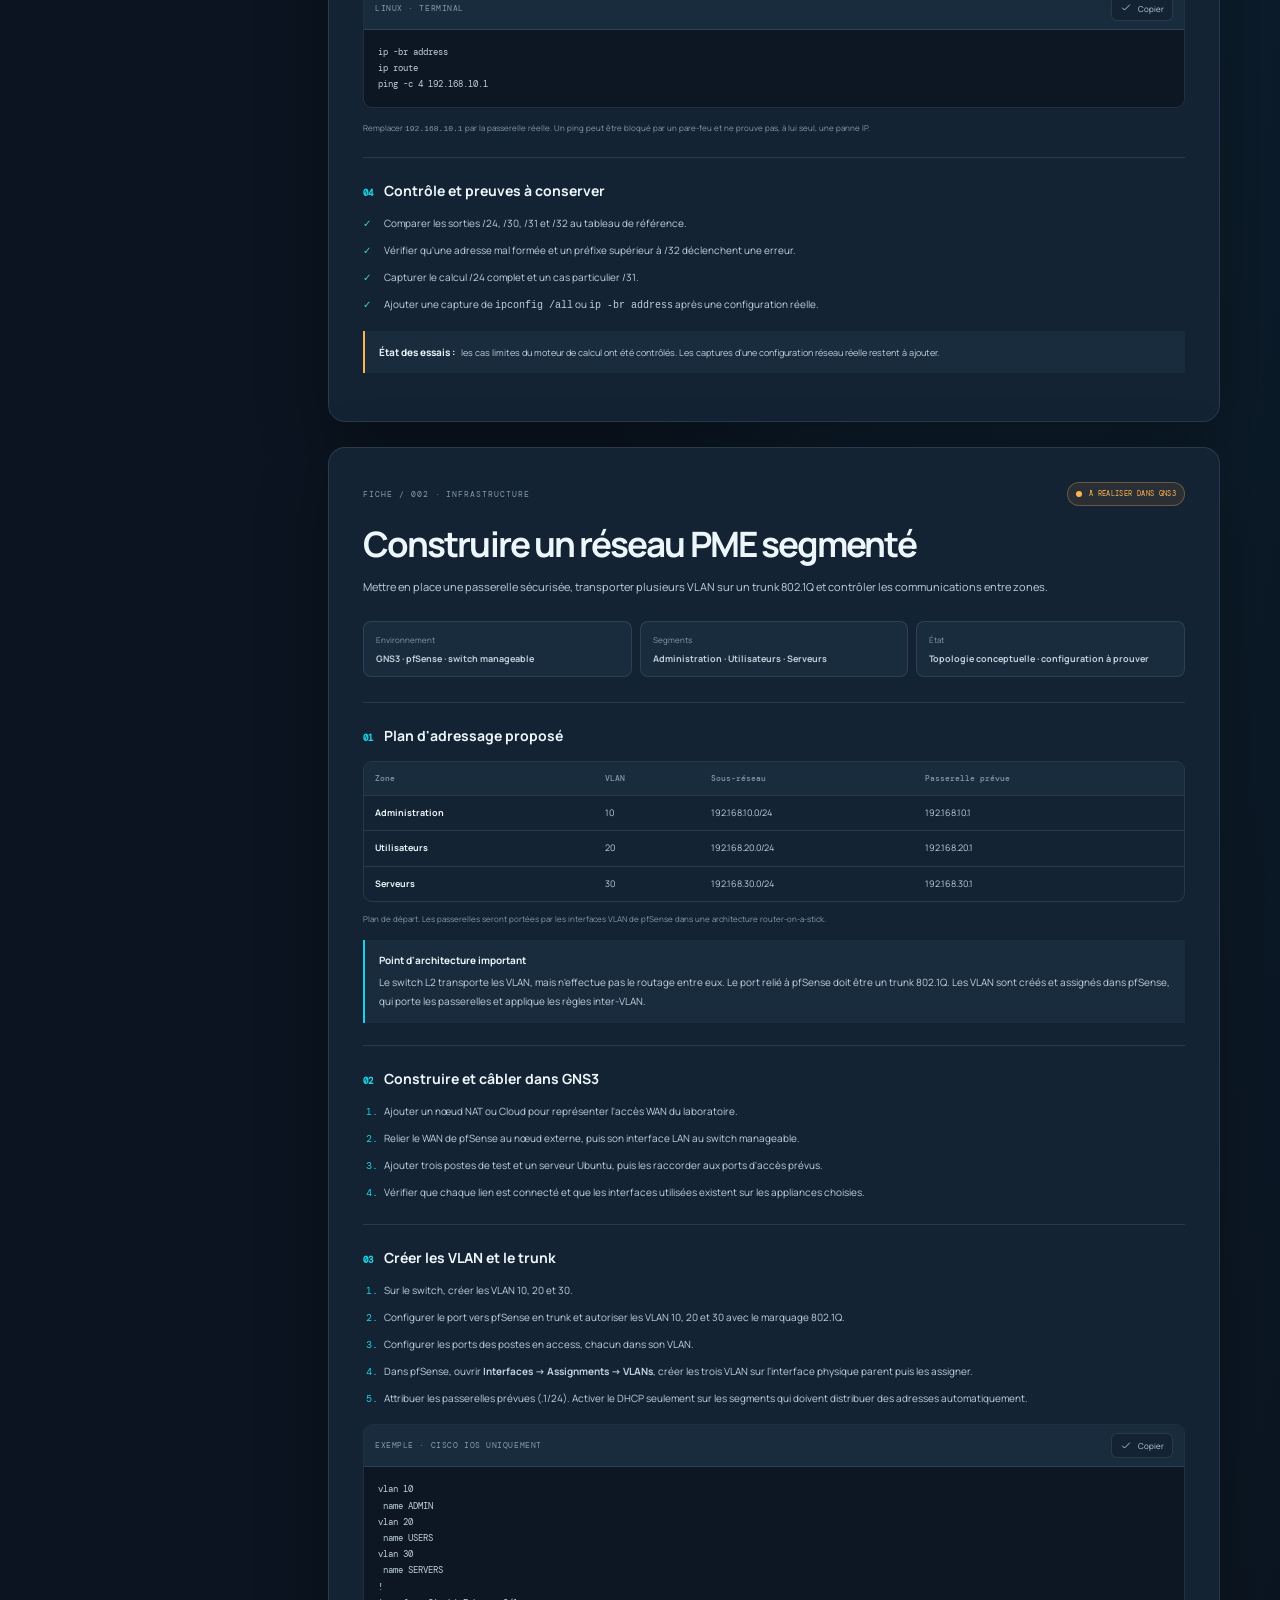
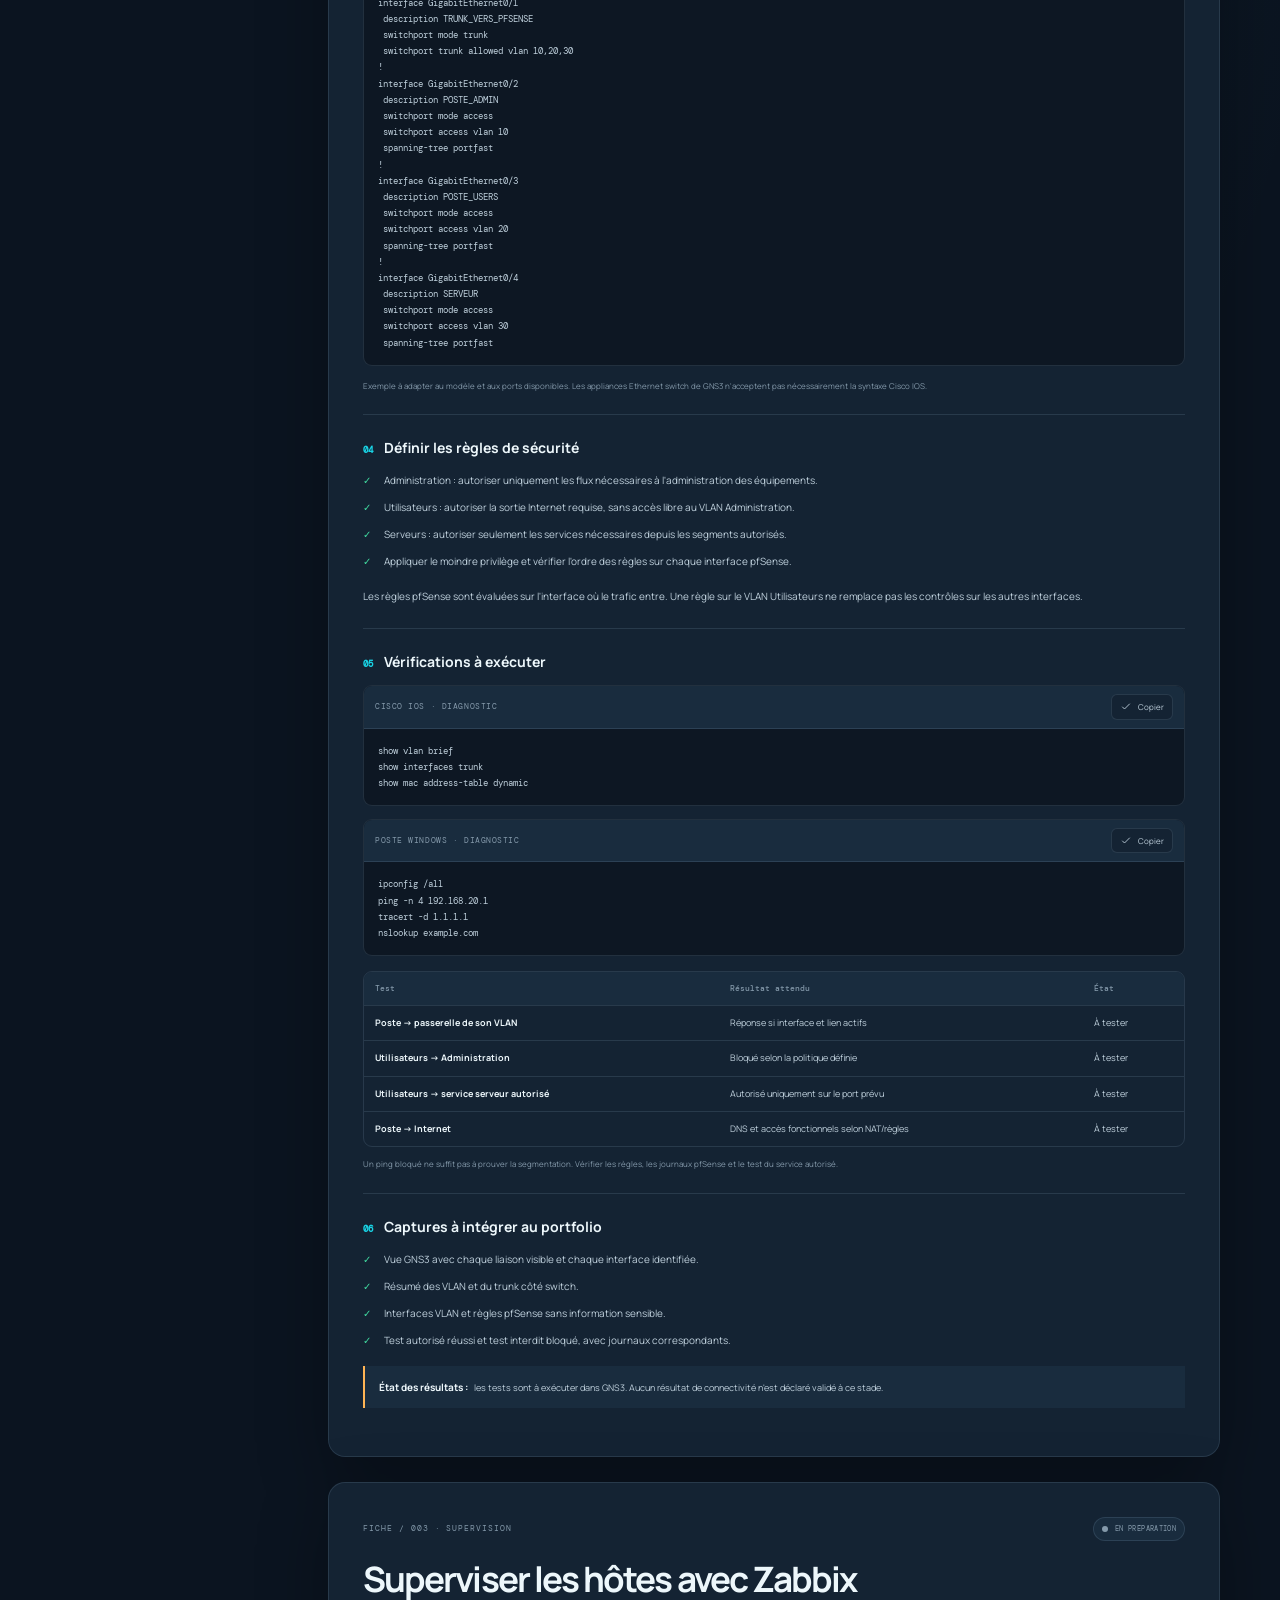
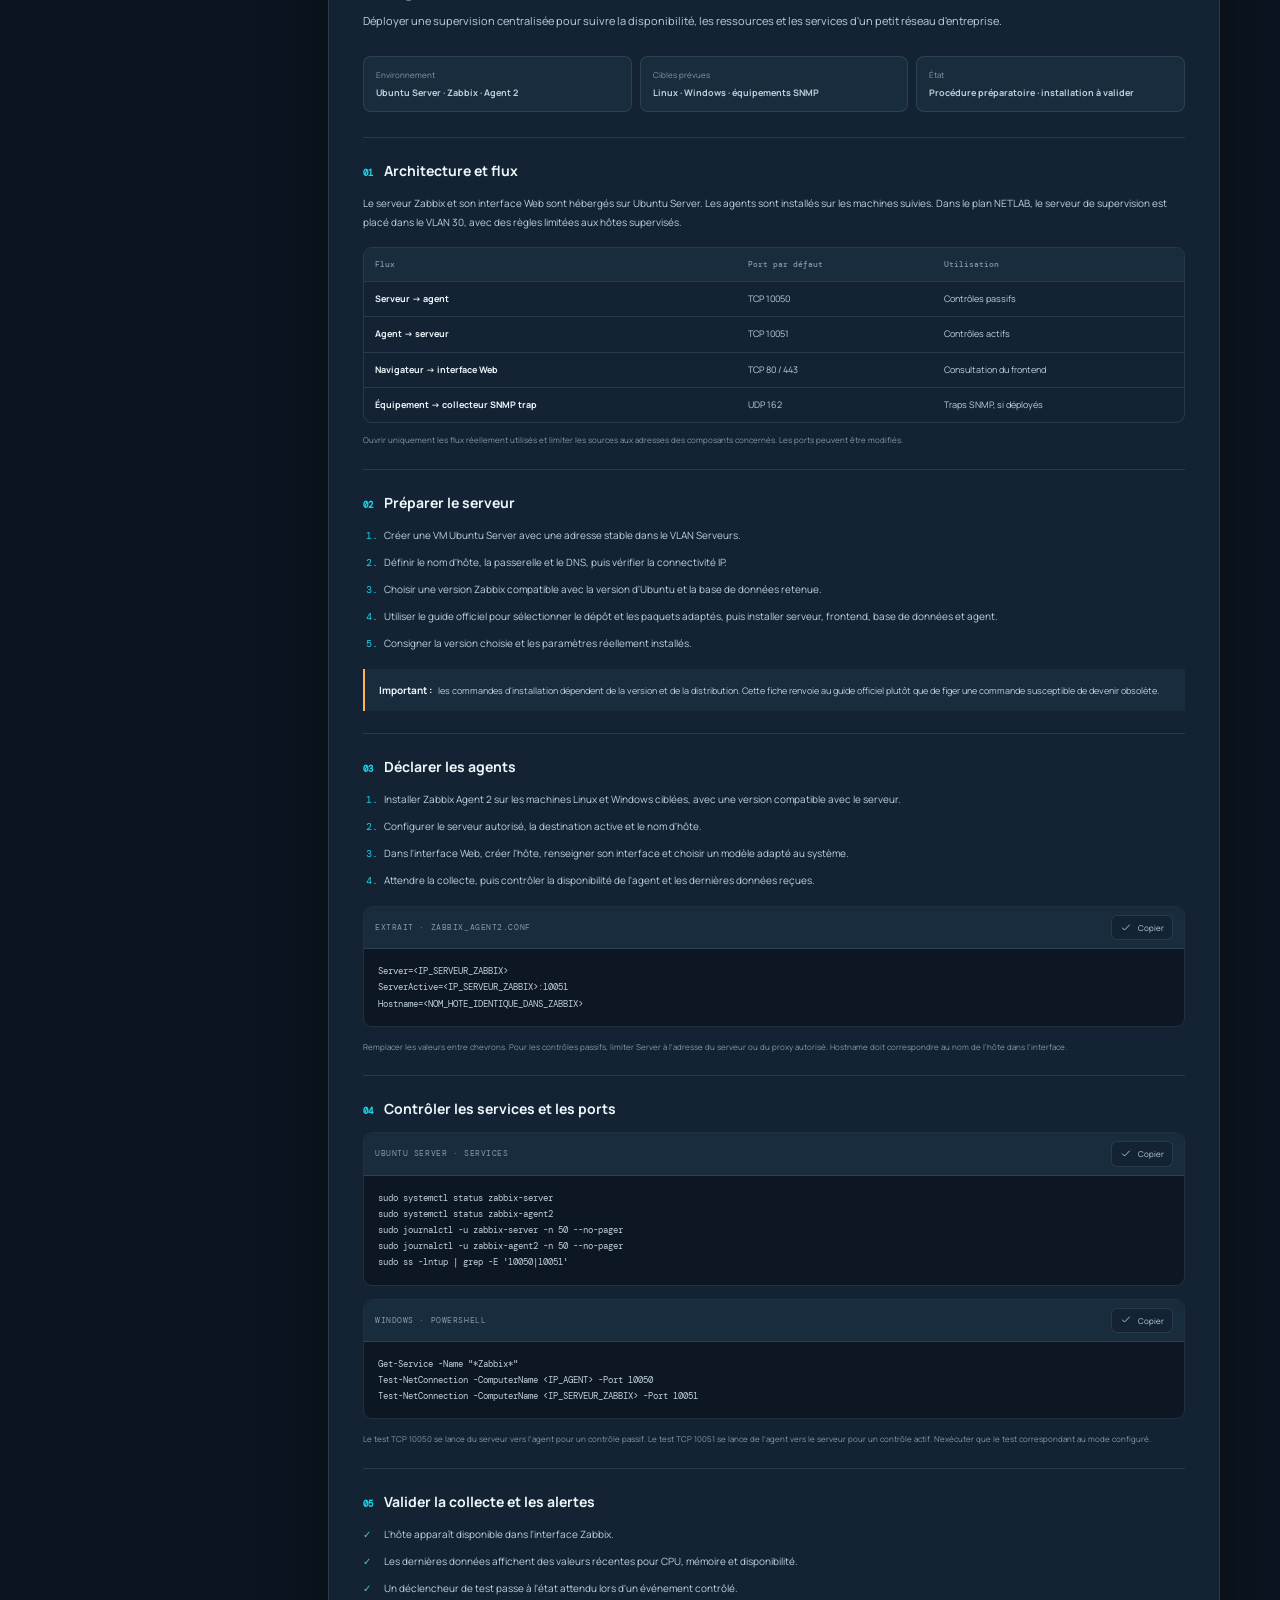
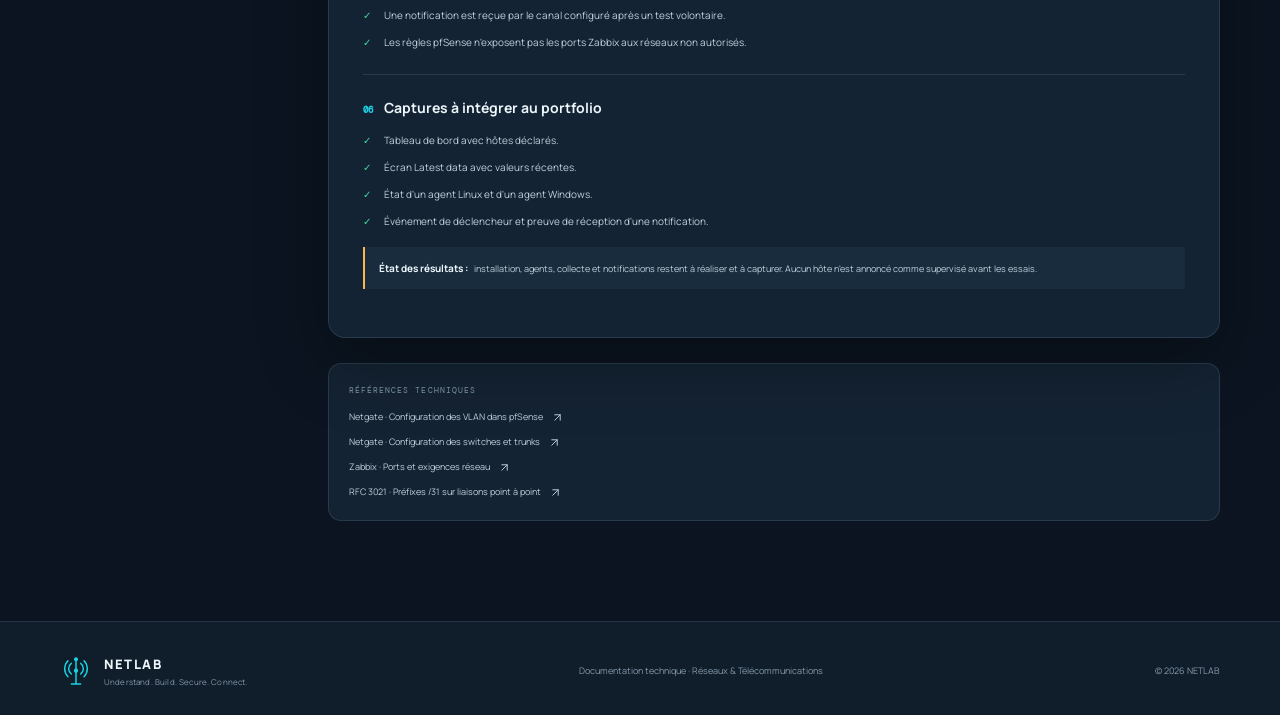
==== commit 159a6b49: "fix(netlab): remove outdated journal links from documentation" ====
--- a/documentation.html
+++ b/documentation.html
@@ -44,7 +44,7 @@
         </a>
         <button class="icon-button menu-toggle" type="button" aria-label="Ouvrir le menu" aria-expanded="false" aria-controls="docs-nav" data-menu-toggle><svg class="icon icon-menu"><use href="#i-menu"/></svg><svg class="icon icon-close"><use href="#i-close"/></svg></button>
         <nav class="primary-nav" id="docs-nav" data-nav aria-label="Navigation de la documentation">
-          <a href="#ipv4">IPv4 / CIDR</a><a href="#pme">Réseau PME</a><a href="#zabbix">Zabbix</a><a href="index.html#journal">Journal</a>
+          <a href="#ipv4">IPv4 / CIDR</a><a href="#pme">Réseau PME</a><a href="#zabbix">Zabbix</a><a href="index.html#top">Portfolio</a>
         </nav>
         <div class="header-actions">
           <div class="theme-picker" data-theme-picker>
@@ -80,7 +80,7 @@
           <a href="#ipv4"><span>01</span> IPv4 & CIDR</a>
           <a href="#pme"><span>02</span> Infrastructure PME</a>
           <a href="#zabbix"><span>03</span> Supervision Zabbix</a>
-          <a href="index.html#journal"><span>↗</span> Journal technique</a>
+          <a href="index.html#top"><span>↗</span> Retour au portfolio</a>
           <div class="docs-sidebar-note">Les commandes sont des modèles. Remplace les adresses d'exemple par celles de ton laboratoire.</div>
         </aside>
 
--- a/assets/css/styles.css
+++ b/assets/css/styles.css
@@ -3028,10 +3028,10 @@
   .flow-submit { transition: none !important; }
 }
 
-/* NETLAB V2.1 — visible flow path and local LAB 001 progress tracker */
+/* NETLAB V2.2 — route visualization for the conceptual router-on-a-stick lab */
 .flow-path {
   display: grid;
-  grid-template-columns: minmax(0, 1fr) 22px minmax(0, 1fr) 22px minmax(0, 1fr) 22px minmax(0, 1fr);
+  grid-template-columns: minmax(0, 1fr) 13px minmax(0, 1fr) 13px minmax(0, 1fr) 13px minmax(0, 1fr) 13px minmax(0, 1fr);
   align-items: center;
   gap: 5px;
   margin-top: 20px;
@@ -3108,6 +3108,11 @@
   border-style: dashed;
   opacity: .36;
 }
+.flow-path-link[data-status="bypassed"] {
+  background: repeating-linear-gradient(90deg, var(--muted) 0 3px, transparent 3px 6px);
+  opacity: .32;
+}
+.flow-path-link[data-status="bypassed"]::after { border-color: var(--muted); }
 .flow-path-link[data-status="active"] {
   background: var(--success);
   opacity: 1;
@@ -3126,166 +3131,38 @@
   font-size: 9px;
   line-height: 1.6;
 }
-.lab-tracker {
-  margin: 24px 0 25px;
-  padding: 17px 16px;
-  border: 1px solid var(--border);
-  border-radius: 12px;
-  background: color-mix(in srgb, var(--surface-2) 72%, transparent);
-}
-.lab-tracker-heading {
-  display: flex;
-  align-items: center;
-  justify-content: space-between;
-  gap: 12px;
-}
-.lab-tracker-heading .mini-label { margin-bottom: 5px; font-size: 7px; }
-.lab-tracker-heading h4 { margin: 0; font-size: 14px; }
-.lab-tracker-count {
-  color: var(--accent);
-  font-family: var(--mono);
-  font-size: 13px;
-  white-space: nowrap;
-}
-.lab-tracker-progress {
-  height: 6px;
-  margin-top: 14px;
-  overflow: hidden;
-  border-radius: 999px;
-  background: var(--border);
-}
-.lab-tracker-progress span {
-  display: block;
-  width: 0;
-  height: 100%;
-  border-radius: inherit;
-  background: linear-gradient(90deg, var(--accent), var(--success));
-  transition: width .25s ease;
-}
-.lab-tracker-help {
-  margin: 9px 0 13px;
-  color: var(--muted);
-  font-size: 9px;
-  line-height: 1.65;
-}
-.lab-tracker-list {
-  display: grid;
-  gap: 5px;
-  margin: 0;
-  padding: 0;
-  list-style: none;
-}
-.lab-tracker-item {
-  display: grid;
-  grid-template-columns: 17px minmax(0, 1fr);
-  align-items: start;
-  gap: 9px;
-  padding: 9px 8px;
-  border: 1px solid transparent;
-  border-radius: 8px;
-  cursor: pointer;
-  transition: border-color .18s ease, background .18s ease;
-}
-.lab-tracker-item:hover {
-  border-color: var(--border);
-  background: var(--surface);
-}
-.lab-tracker-item input {
-  position: absolute;
-  width: 1px;
-  height: 1px;
-  overflow: hidden;
-  clip-path: inset(50%);
-  white-space: nowrap;
-}
-.lab-tracker-check {
-  display: grid;
-  width: 16px;
-  height: 16px;
-  place-items: center;
-  margin-top: 1px;
-  border: 1px solid var(--border-strong);
-  border-radius: 4px;
-  background: var(--surface);
-}
-.lab-tracker-check::after {
-  content: "";
-  width: 7px;
-  height: 4px;
-  transform: rotate(-45deg) scale(0);
-  border-bottom: 2px solid #fff;
-  border-left: 2px solid #fff;
-  transition: transform .15s ease;
-}
-.lab-tracker-item input:checked + .lab-tracker-check {
-  border-color: var(--success);
-  background: var(--success);
-}
-.lab-tracker-item input:checked + .lab-tracker-check::after { transform: rotate(-45deg) scale(1); }
-.lab-tracker-item input:focus-visible + .lab-tracker-check {
-  outline: 2px solid var(--accent);
-  outline-offset: 3px;
-}
-.lab-tracker-copy { display: grid; min-width: 0; gap: 3px; }
-.lab-tracker-copy strong {
-  color: var(--text-soft);
-  font-size: 10px;
-  line-height: 1.4;
-}
-.lab-tracker-copy small {
-  color: var(--muted);
-  font-size: 8px;
-  line-height: 1.5;
-}
-.lab-tracker-item input:checked ~ .lab-tracker-copy strong {
-  color: var(--success);
-}
-.lab-tracker-footer {
-  display: flex;
-  align-items: center;
-  justify-content: space-between;
-  flex-wrap: wrap;
-  gap: 9px;
-  margin-top: 10px;
-  padding-top: 11px;
-  border-top: 1px solid var(--border);
-}
-.lab-tracker-footer > span {
-  color: var(--muted);
-  font-size: 8px;
-  line-height: 1.5;
-}
-.lab-tracker-reset {
-  padding: 6px 9px;
-  border: 1px solid var(--border);
-  border-radius: 6px;
-  background: var(--surface);
-  color: var(--text-soft);
-  font: 8px var(--font);
-  cursor: pointer;
-}
-.lab-tracker-reset:hover { border-color: var(--border-strong); color: var(--accent); }
-@media (max-width: 1050px) {
+@media (max-width: 1180px) {
+  .flow-simulator { grid-template-columns: minmax(0, 1fr); }
+  .flow-policy { border-top: 1px solid var(--border); border-left: 0; }
+}
+@media (max-width: 680px) {
   .flow-path {
-    grid-template-columns: minmax(0, 1fr) 13px minmax(0, 1fr);
-    gap: 7px;
-  }
-  .flow-path-link:nth-of-type(2) { display: none; }
-  .flow-path-step[data-flow-step="switch"] { grid-column: 1; }
-  .flow-path-link:nth-of-type(3) { grid-column: 2; grid-row: 2; }
-  .flow-path-step[data-flow-step="destination"] { grid-column: 3; grid-row: 2; }
-}
-@media (max-width: 680px) {
-  .flow-path { grid-template-columns: minmax(0, 1fr) 12px minmax(0, 1fr); padding: 10px 7px; gap: 5px; }
-  .flow-path-step { min-height: 78px; padding: 7px 3px; }
-  .flow-path-step > span { font-size: 5px; }
-  .flow-path-step strong { font-size: 8px; }
-  .flow-path-step small { font-size: 6px; }
+    grid-template-columns: minmax(0, 1fr);
+    gap: 0;
+    padding: 10px;
+  }
+  .flow-path-step {
+    width: min(100%, 300px);
+    min-height: 66px;
+    justify-self: center;
+    padding: 8px;
+  }
+  .flow-path-step > span { font-size: 6px; }
+  .flow-path-step strong { font-size: 9px; }
+  .flow-path-step small { font-size: 7px; }
+  .flow-path-link {
+    width: 2px;
+    height: 13px;
+    justify-self: center;
+  }
+  .flow-path-link::after {
+    top: auto;
+    right: auto;
+    bottom: 0;
+    left: 50%;
+    transform: translateX(-50%) rotate(135deg);
+  }
   .flow-path-caption { font-size: 8px; }
-  .lab-tracker { padding: 14px 11px; }
-  .lab-tracker-item { gap: 7px; padding-inline: 5px; }
-  .lab-tracker-copy strong { font-size: 9px; }
-  .lab-tracker-copy small { font-size: 7px; }
 }
 @media (prefers-reduced-motion: reduce) {
   .flow-path-step,
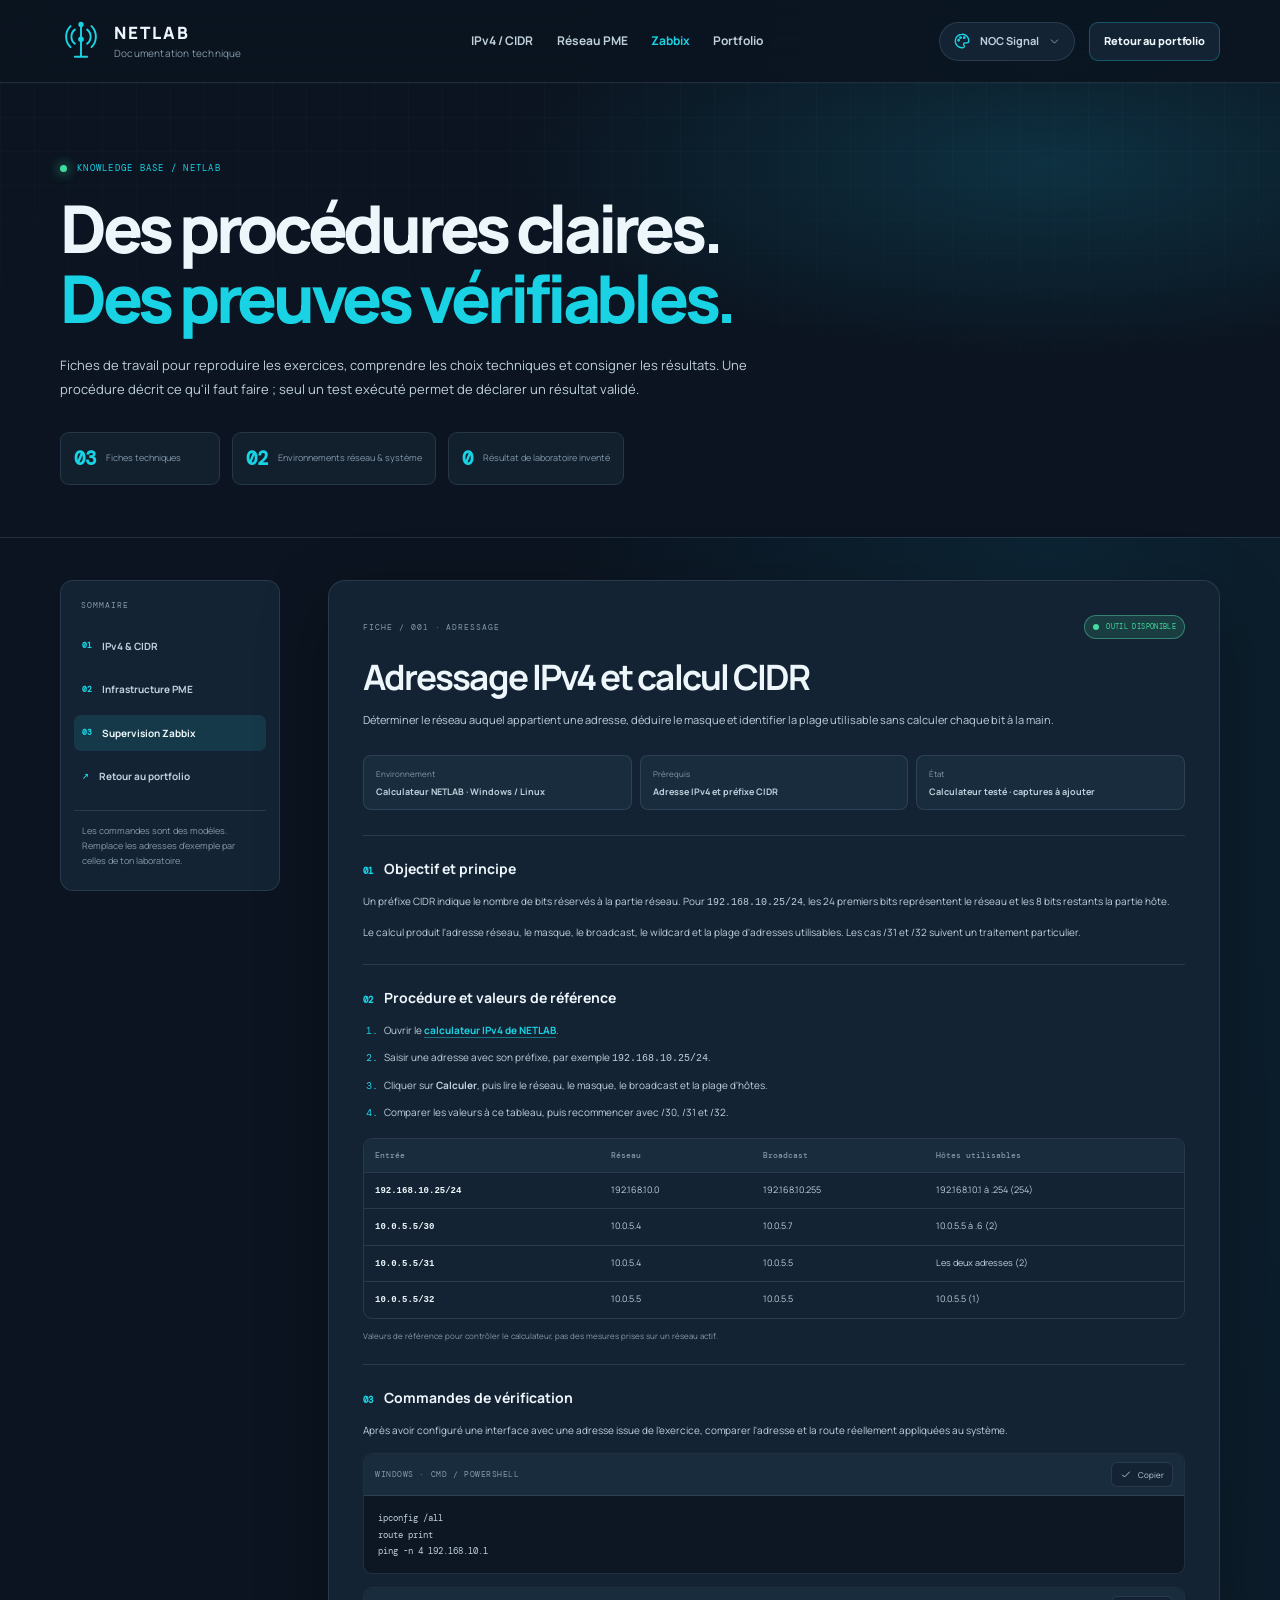
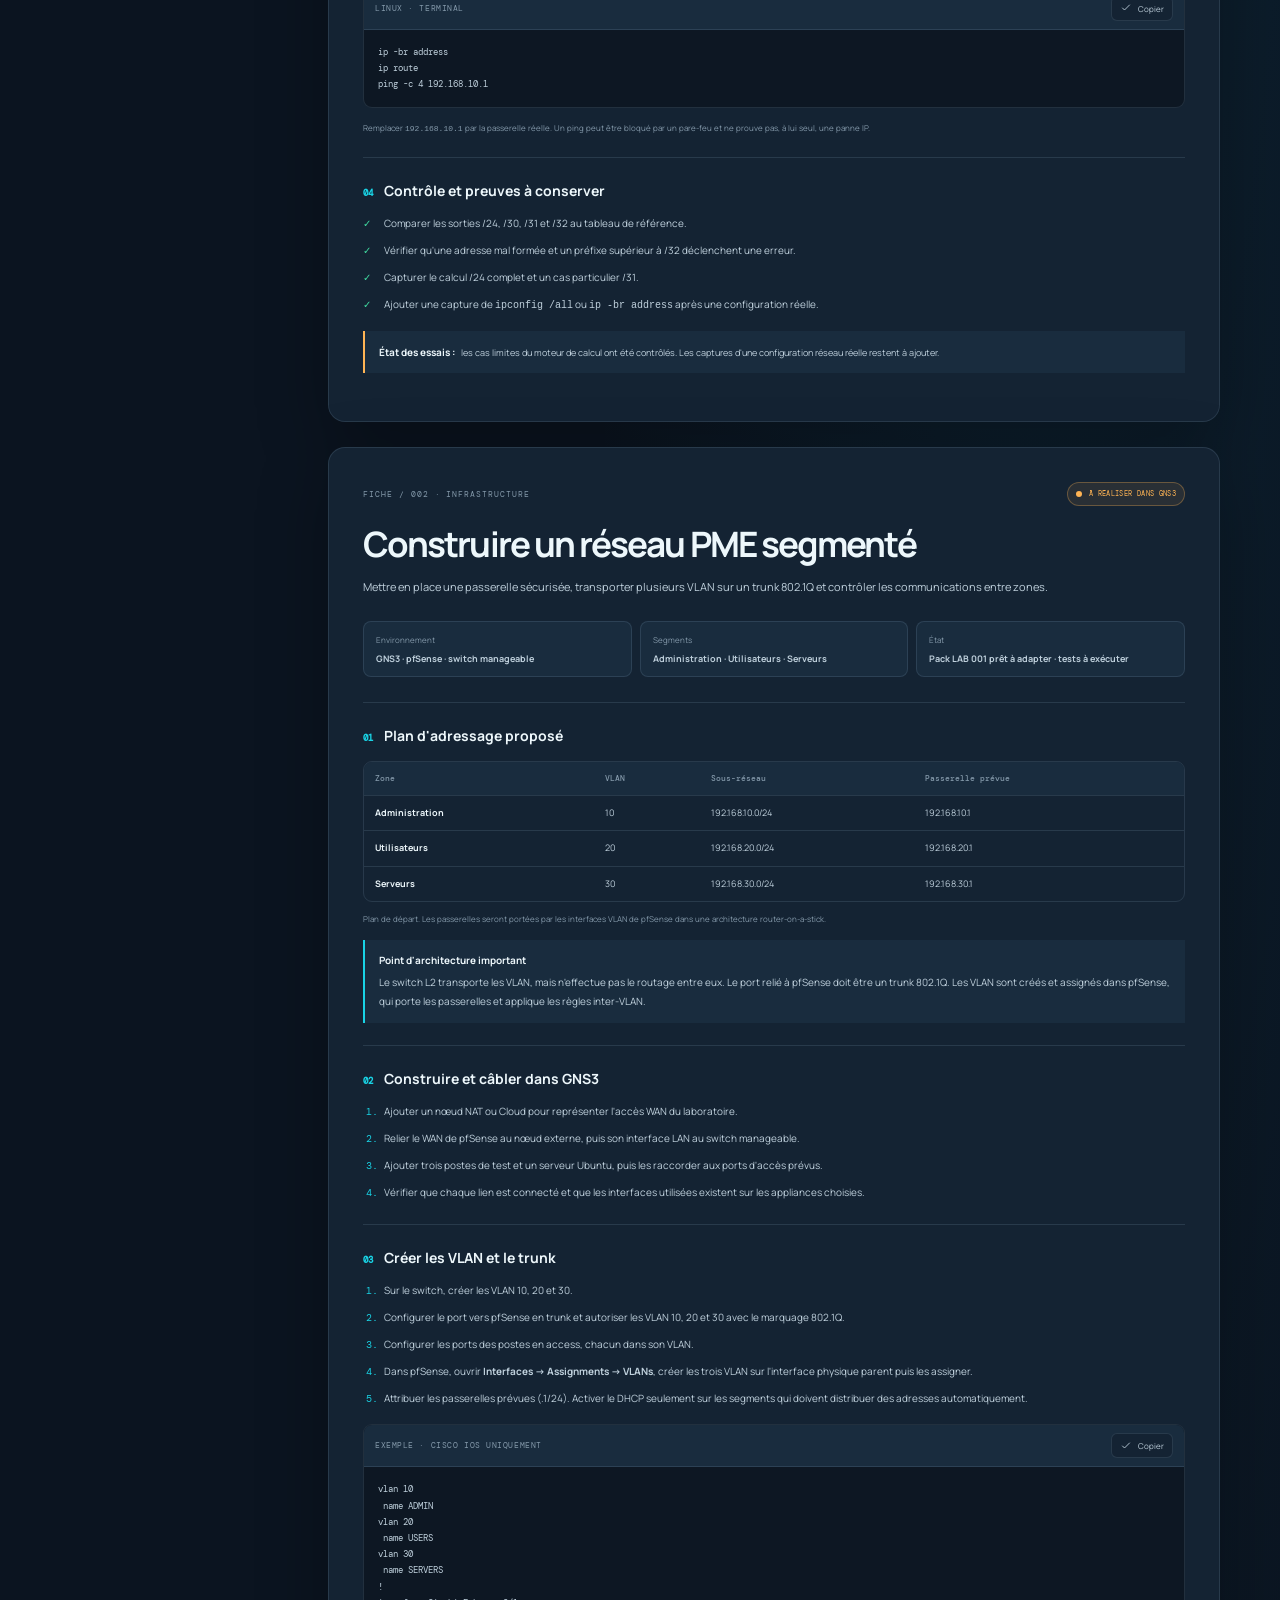
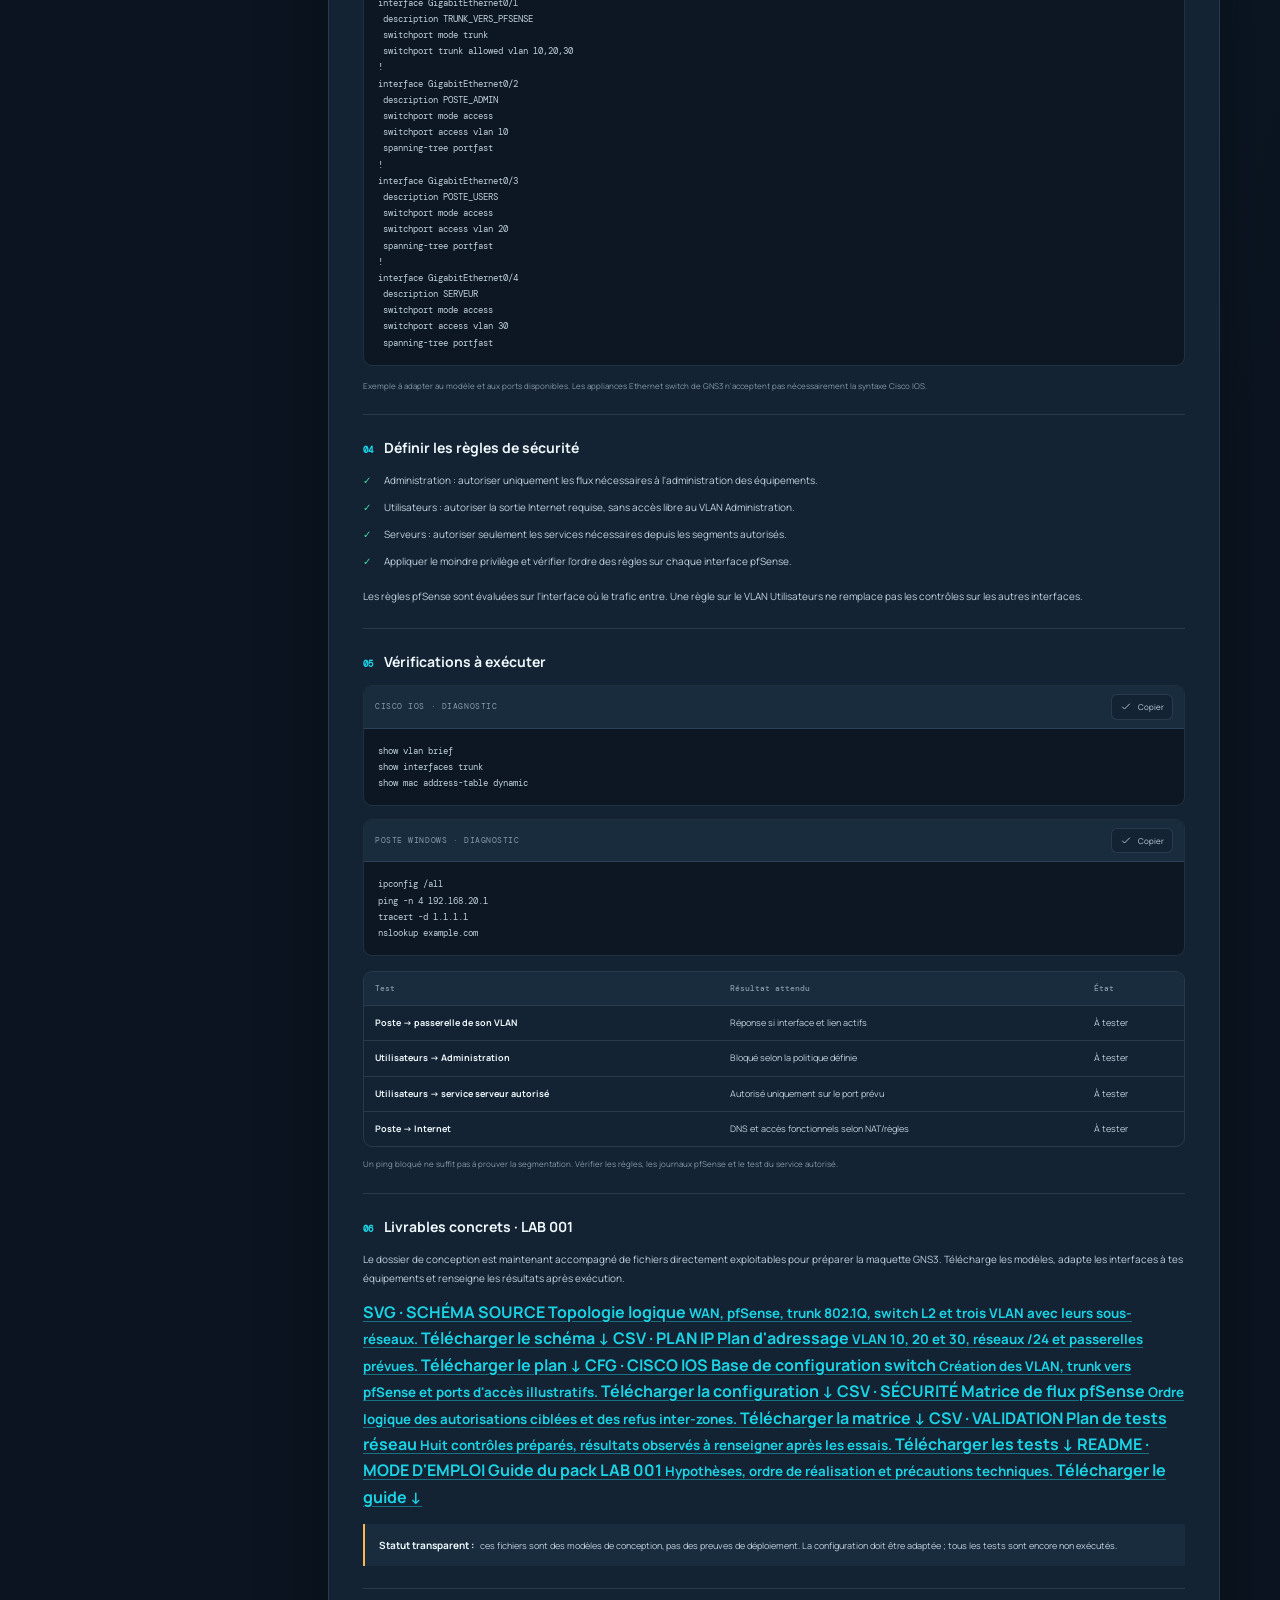
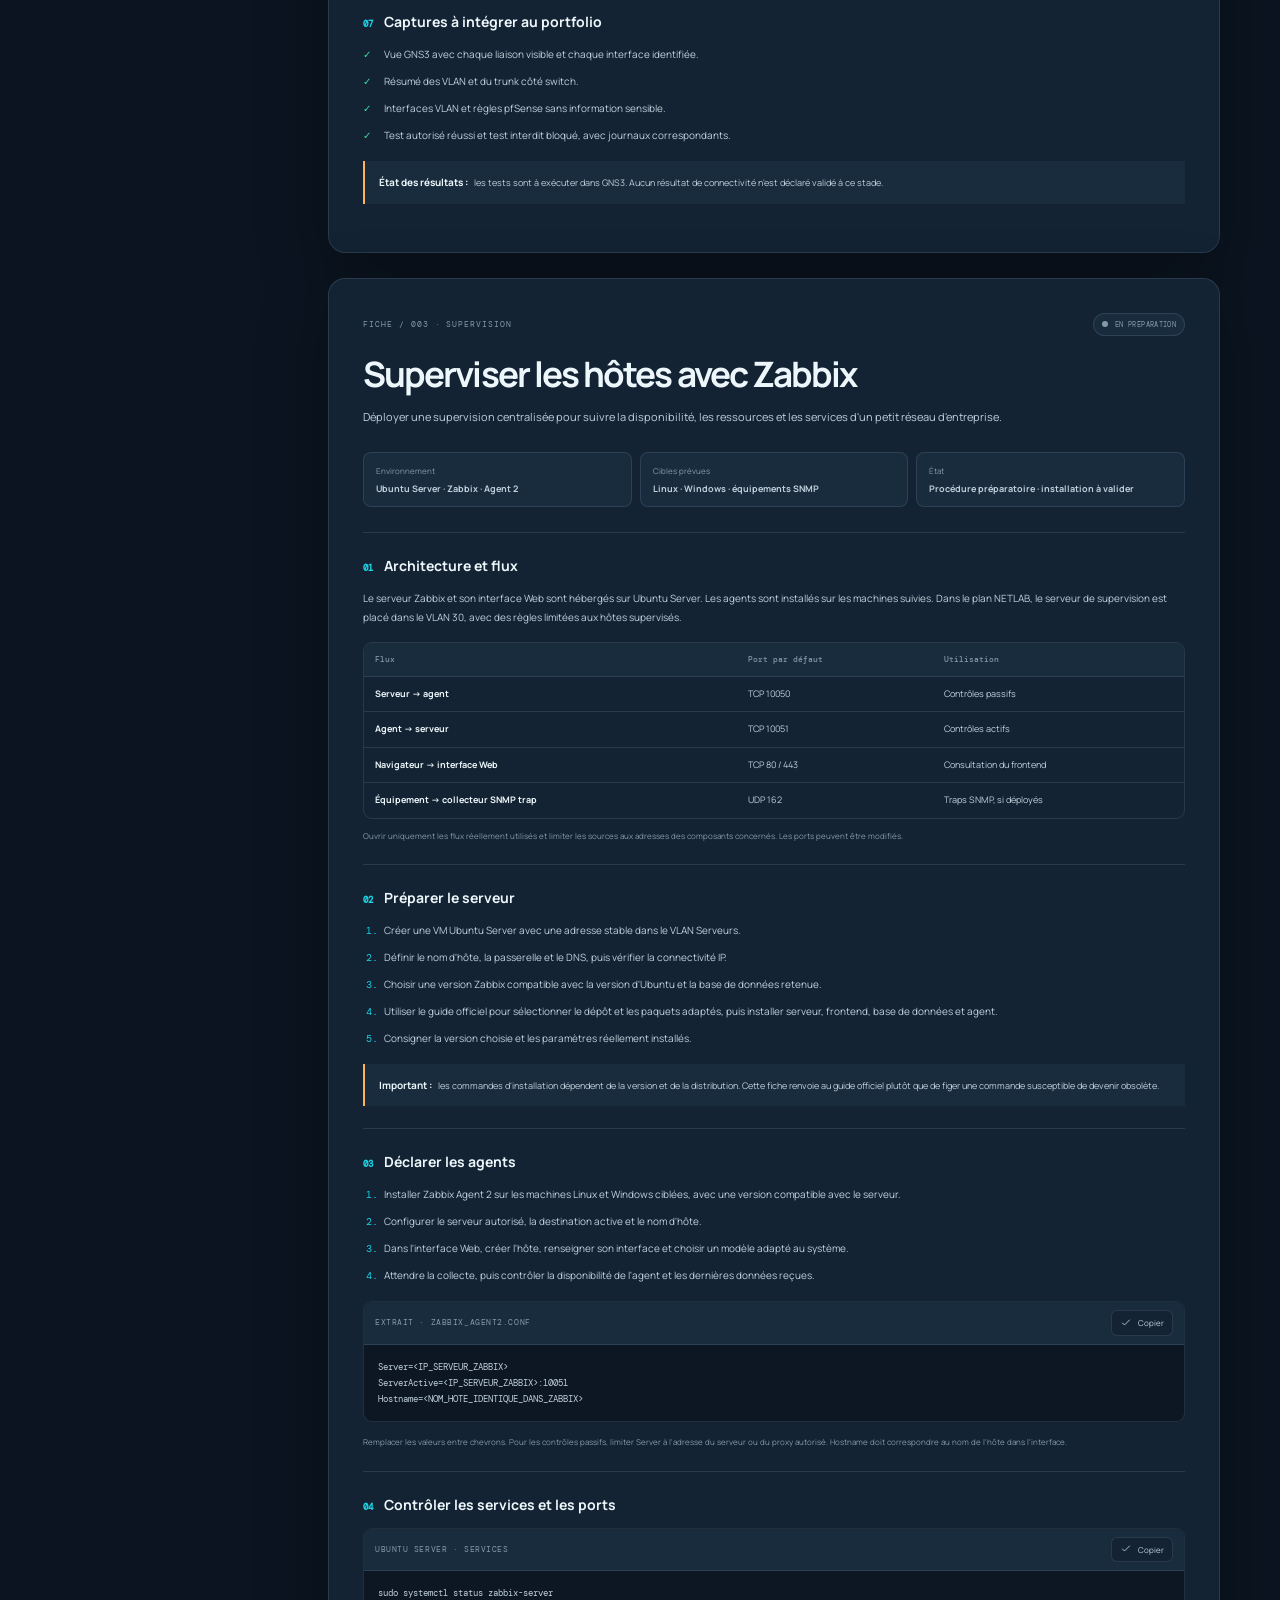
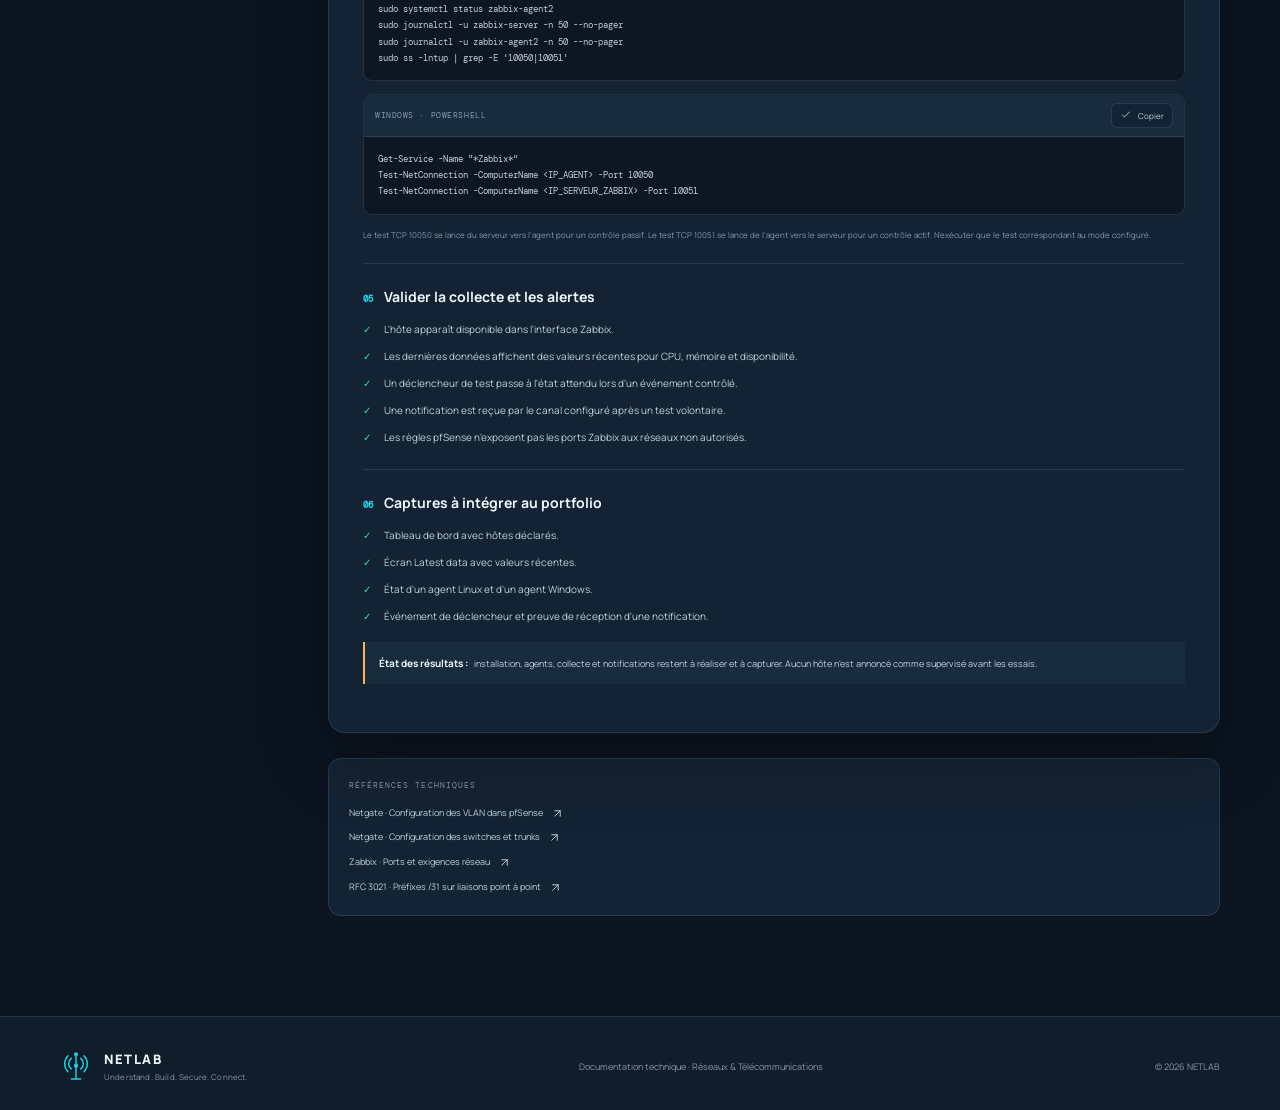
==== commit 4795212d: "feat(NETLAB): publish LAB 001 technical deliverables" ====
--- a/documentation.html
+++ b/documentation.html
@@ -3,10 +3,33 @@
 <head>
   <meta charset="utf-8">
   <meta name="viewport" content="width=device-width, initial-scale=1">
-  <meta name="description" content="Documentation technique NETLAB : IPv4, segmentation VLAN, pfSense, GNS3 et supervision Zabbix.">
+  <meta name="description" content="Fiches techniques NETLAB sur IPv4/CIDR, VLAN, pfSense, GNS3 et Zabbix, avec exemples, procédures et états de validation clairement indiqués.">
+  <meta name="author" content="Kite Kadji Guillaume Aaron">
   <meta name="theme-color" content="#0B1420">
-  <title>Documentation technique — NETLAB</title>
+  <meta property="og:type" content="website">
+  <meta property="og:locale" content="fr_CM">
+  <meta property="og:site_name" content="NETLAB">
+  <meta property="og:title" content="Documentation technique réseau | NETLAB">
+  <meta property="og:description" content="Fiches techniques NETLAB sur IPv4/CIDR, VLAN, pfSense, GNS3 et Zabbix, avec exemples, procédures et états de validation clairement indiqués.">
+  <meta name="twitter:card" content="summary">
+  <meta name="twitter:title" content="Documentation technique réseau | NETLAB">
+  <meta name="twitter:description" content="Fiches techniques NETLAB sur IPv4/CIDR, VLAN, pfSense, GNS3 et Zabbix, avec exemples, procédures et états de validation clairement indiqués.">
+  <title>Documentation technique réseau | NETLAB</title>
   <link rel="icon" type="image/svg+xml" href="assets/icons/netlab-mark.svg">
+  <script type="application/ld+json">
+  {
+    "@context": "https://schema.org",
+    "@type": "WebPage",
+    "name": "Documentation technique réseau | NETLAB",
+    "description": "Fiches techniques NETLAB sur IPv4/CIDR, VLAN, pfSense, GNS3 et Zabbix, avec exemples, procédures et états de validation clairement indiqués.",
+    "inLanguage": "fr-CM",
+    "author": {
+      "@type": "Person",
+      "name": "Kite Kadji Guillaume Aaron",
+      "jobTitle": "Administrateur réseaux junior"
+    }
+  }
+  </script>
   <link rel="stylesheet" href="assets/css/styles.css">
   <script>
     (() => {
@@ -145,7 +168,7 @@
             <div class="docs-sheet-top"><span class="docs-sheet-index">FICHE / 002 · INFRASTRUCTURE</span><span class="docs-status docs-status-progress"><i></i> À RÉALISER DANS GNS3</span></div>
             <h2>Construire un réseau PME segmenté</h2>
             <p class="docs-sheet-lead">Mettre en place une passerelle sécurisée, transporter plusieurs VLAN sur un trunk 802.1Q et contrôler les communications entre zones.</p>
-            <div class="docs-facts"><div><span>Environnement</span><strong>GNS3 · pfSense · switch manageable</strong></div><div><span>Segments</span><strong>Administration · Utilisateurs · Serveurs</strong></div><div><span>État</span><strong>Topologie conceptuelle · configuration à prouver</strong></div></div>
+            <div class="docs-facts"><div><span>Environnement</span><strong>GNS3 · pfSense · switch manageable</strong></div><div><span>Segments</span><strong>Administration · Utilisateurs · Serveurs</strong></div><div><span>État</span><strong>Pack LAB 001 prêt à adapter · tests à exécuter</strong></div></div>
 
             <section class="docs-section">
               <h3><span>01</span> Plan d'adressage proposé</h3>
@@ -244,8 +267,52 @@
               <p class="docs-caption">Un ping bloqué ne suffit pas à prouver la segmentation. Vérifier les règles, les journaux pfSense et le test du service autorisé.</p>
             </section>
 
-            <section class="docs-section">
-              <h3><span>06</span> Captures à intégrer au portfolio</h3>
+            <section class="docs-section docs-lab-pack" aria-labelledby="pme-pack-title">
+              <h3 id="pme-pack-title"><span>06</span> Livrables concrets · LAB 001</h3>
+              <p>Le dossier de conception est maintenant accompagné de fichiers directement exploitables pour préparer la maquette GNS3. Télécharge les modèles, adapte les interfaces à tes équipements et renseigne les résultats après exécution.</p>
+              <div class="docs-download-grid">
+                <a class="docs-download-card" href="labs/infrastructure-pme/topologie-lab001.svg" download>
+                  <span class="docs-download-kicker">SVG · SCHÉMA SOURCE</span>
+                  <strong>Topologie logique</strong>
+                  <small>WAN, pfSense, trunk 802.1Q, switch L2 et trois VLAN avec leurs sous-réseaux.</small>
+                  <span class="docs-download-action">Télécharger le schéma <span aria-hidden="true">↓</span></span>
+                </a>
+                <a class="docs-download-card" href="labs/infrastructure-pme/plan-adressage.csv" download>
+                  <span class="docs-download-kicker">CSV · PLAN IP</span>
+                  <strong>Plan d'adressage</strong>
+                  <small>VLAN 10, 20 et 30, réseaux /24 et passerelles prévues.</small>
+                  <span class="docs-download-action">Télécharger le plan <span aria-hidden="true">↓</span></span>
+                </a>
+                <a class="docs-download-card" href="labs/infrastructure-pme/switch-cisco-ios.cfg" download>
+                  <span class="docs-download-kicker">CFG · CISCO IOS</span>
+                  <strong>Base de configuration switch</strong>
+                  <small>Création des VLAN, trunk vers pfSense et ports d'accès illustratifs.</small>
+                  <span class="docs-download-action">Télécharger la configuration <span aria-hidden="true">↓</span></span>
+                </a>
+                <a class="docs-download-card" href="labs/infrastructure-pme/matrice-pfsense.csv" download>
+                  <span class="docs-download-kicker">CSV · SÉCURITÉ</span>
+                  <strong>Matrice de flux pfSense</strong>
+                  <small>Ordre logique des autorisations ciblées et des refus inter-zones.</small>
+                  <span class="docs-download-action">Télécharger la matrice <span aria-hidden="true">↓</span></span>
+                </a>
+                <a class="docs-download-card" href="labs/infrastructure-pme/plan-de-tests.csv" download>
+                  <span class="docs-download-kicker">CSV · VALIDATION</span>
+                  <strong>Plan de tests réseau</strong>
+                  <small>Huit contrôles préparés, résultats observés à renseigner après les essais.</small>
+                  <span class="docs-download-action">Télécharger les tests <span aria-hidden="true">↓</span></span>
+                </a>
+                <a class="docs-download-card" href="labs/infrastructure-pme/README.md" download>
+                  <span class="docs-download-kicker">README · MODE D'EMPLOI</span>
+                  <strong>Guide du pack LAB 001</strong>
+                  <small>Hypothèses, ordre de réalisation et précautions techniques.</small>
+                  <span class="docs-download-action">Télécharger le guide <span aria-hidden="true">↓</span></span>
+                </a>
+              </div>
+              <div class="docs-note"><strong>Statut transparent :</strong> ces fichiers sont des modèles de conception, pas des preuves de déploiement. La configuration doit être adaptée ; tous les tests sont encore non exécutés.</div>
+            </section>
+
+            <section class="docs-section">
+              <h3><span>07</span> Captures à intégrer au portfolio</h3>
               <ul class="docs-checklist"><li>Vue GNS3 avec chaque liaison visible et chaque interface identifiée.</li><li>Résumé des VLAN et du trunk côté switch.</li><li>Interfaces VLAN et règles pfSense sans information sensible.</li><li>Test autorisé réussi et test interdit bloqué, avec journaux correspondants.</li></ul>
               <div class="docs-note"><strong>État des résultats :</strong> les tests sont à exécuter dans GNS3. Aucun résultat de connectivité n'est déclaré validé à ce stade.</div>
             </section>
--- a/assets/css/styles.css
+++ b/assets/css/styles.css
@@ -268,7 +268,7 @@
 
 /* Skills */
 .skills-grid { display: grid; grid-template-columns: repeat(4, 1fr); gap: 14px; }
-.skill-card { min-height: 270px; padding: 22px 20px; transition: transform .2s ease, border-color .2s ease, background .2s ease; }
+.skill-card { display: flex; flex-direction: column; min-height: 302px; padding: 22px 20px; transition: transform .2s ease, border-color .2s ease, background .2s ease; }
 .skill-card:hover { transform: translateY(-4px); border-color: var(--border-strong); background: var(--surface-2); }
 .skill-card-head { display: flex; justify-content: space-between; align-items: center; margin-bottom: 23px; }
 .skill-icon { width: 40px; height: 40px; }
@@ -278,12 +278,18 @@
 .skill-card > p { min-height: 48px; margin-bottom: 17px; color: var(--muted); font-size: 10px; line-height: 1.75; }
 .skill-tags { display: flex; flex-wrap: wrap; gap: 5px; }
 .skill-tags span { padding: 4px 7px; border-radius: 4px; background: var(--surface-3); color: var(--text-soft); font-size: 9px; }
-.skill-state { display: flex; align-items: center; gap: 8px; margin-top: 20px; padding-top: 13px; border-top: 1px solid var(--border); color: var(--muted); font-size: 9px; }
+.skill-state { display: flex; align-items: flex-start; gap: 8px; margin-top: auto; padding-top: 15px; border-top: 1px solid var(--border); color: var(--muted); font-size: 9px; line-height: 1.55; }
+.state-dot { flex: 0 0 6px; margin-top: 3px; }
+.skill-evidence-link { display: inline-flex; align-items: center; justify-content: space-between; gap: 8px; margin-top: 13px; color: var(--accent); font-size: 9px; font-weight: 700; line-height: 1.5; text-decoration: none; }
+.skill-evidence-link .icon { width: 14px; height: 14px; flex: 0 0 auto; transition: transform .2s ease; }
+.skill-evidence-link:hover { color: var(--text); }
+.skill-evidence-link:hover .icon { transform: translate(2px, -2px); }
+.skill-evidence-link:focus-visible { outline: 2px solid var(--accent); outline-offset: 4px; border-radius: 2px; }
 .state-dot { width: 6px; height: 6px; border-radius: 50%; }
 .state-learning { background: var(--warning); box-shadow: 0 0 8px color-mix(in srgb, var(--warning) 70%, transparent); }
 .state-practice { background: var(--accent); box-shadow: 0 0 8px color-mix(in srgb, var(--accent) 70%, transparent); }
-.skills-footnote { display: flex; align-items: center; gap: 10px; margin-top: 22px; color: var(--muted); font-size: 10px; }
-.skills-footnote .icon { width: 15px; height: 15px; color: var(--success); }
+.skills-footnote { display: flex; align-items: center; flex-wrap: wrap; gap: 10px; margin-top: 22px; color: var(--muted); font-size: 10px; line-height: 1.65; }
+.skills-footnote-label { flex: 0 0 auto; padding: 4px 7px; border: 1px solid var(--border); border-radius: 4px; color: var(--accent); font-family: var(--mono); font-size: 8px; letter-spacing: .08em; }
 
 /* Lab */
 .lab-section { background: var(--bg-soft); }
@@ -537,6 +543,8 @@
 .project-status { display: inline-flex; align-items: center; gap: 7px; padding: 5px 8px; border: 1px solid var(--border); border-radius: 999px; color: var(--text-soft); font-family: var(--mono); font-size: 8px; }
 .project-status i { width: 6px; height: 6px; border-radius: 50%; background: var(--warning); }
 .status-progress { color: var(--warning); border-color: var(--warning-border); background: var(--warning-bg); }
+.status-ready { color: var(--success); border-color: color-mix(in srgb, var(--success) 38%, var(--border)); background: var(--success-halo); }
+.status-ready i { background: var(--success); }
 .status-planned { color: var(--muted); }
 .status-planned i { background: var(--muted); }
 .project-number { color: var(--muted); font-family: var(--mono); font-size: 9px; }
@@ -550,11 +558,16 @@
 .projects-note .icon { width: 14px; height: 14px; color: var(--success); }
 
 /* Accessible project details */
-.project-dialog { width: min(620px, calc(100% - 28px)); max-width: none; max-height: min(82vh, 760px); padding: 0; overflow: auto; border: 1px solid var(--border-strong); border-radius: 18px; background: var(--surface); color: var(--text); box-shadow: 0 30px 100px var(--dialog-shadow); }
+.project-dialog { width: min(780px, calc(100% - 28px)); max-width: none; max-height: min(88vh, 900px); padding: 0; overflow: auto; border: 1px solid var(--border-strong); border-radius: 18px; background: var(--surface); color: var(--text); box-shadow: 0 30px 100px var(--dialog-shadow); }
 .project-dialog::backdrop { background: var(--dialog-backdrop); backdrop-filter: blur(5px); }
 .project-dialog-inner { padding: clamp(22px,5vw,36px); }
-.dialog-topline { display: flex; align-items: center; justify-content: space-between; margin-bottom: 26px; }
-.dialog-close { display: grid; width: 36px; height: 36px; place-items: center; border: 1px solid var(--border); border-radius: 50%; background: var(--surface-2); color: var(--text-soft); cursor: pointer; }
+.dialog-topline { display: flex; align-items: center; justify-content: space-between; gap: 16px; margin-bottom: 26px; }
+.dialog-actions { display: flex; align-items: center; gap: 8px; flex: 0 0 auto; }
+.dialog-copy-link { display: inline-flex; min-height: 36px; align-items: center; justify-content: center; gap: 8px; padding: 0 12px; border: 1px solid var(--border); border-radius: 999px; background: var(--surface-2); color: var(--text-soft); font: 600 10px var(--font-body); cursor: pointer; transition: border-color .2s ease, color .2s ease, background .2s ease; }
+.dialog-copy-link:hover { border-color: var(--border-strong); color: var(--accent); background: var(--accent-soft); }
+.dialog-copy-link .icon { width: 14px; height: 14px; }
+.dialog-close { display: grid; width: 36px; height: 36px; flex: 0 0 36px; place-items: center; border: 1px solid var(--border); border-radius: 50%; background: var(--surface-2); color: var(--text-soft); cursor: pointer; }
+.dialog-copy-link:focus-visible, .dialog-close:focus-visible { outline: 2px solid var(--accent); outline-offset: 3px; }
 .project-dialog h2 { margin: 18px 0 13px; font-size: clamp(25px,4vw,34px); }
 .dialog-summary { color: var(--text-soft); font-size: 12px; line-height: 1.85; }
 .dialog-tools { display: flex; flex-wrap: wrap; gap: 6px; margin: 18px 0 25px; }
@@ -585,6 +598,9 @@
   .project-toolbar { align-items: flex-start; flex-direction: column; }
   .projects-grid { grid-template-columns: 1fr; }
   .project-preview { min-height: 180px; }
+  .dialog-topline { gap: 10px; }
+  .dialog-copy-link { width: 36px; padding: 0; }
+  .dialog-copy-link span { display: none; }
 }
 
 /* Keep centered topology nodes centered during hover. */
@@ -3165,8 +3181,981 @@
   .flow-path-caption { font-size: 8px; }
 }
 @media (prefers-reduced-motion: reduce) {
-  .flow-path-step,
-  .lab-tracker-progress span,
-  .lab-tracker-check::after { transition: none !important; }
-}
-
+  .flow-path-step { transition: none !important; }
+}
+
+/* NETLAB V2.3 — structured technical project dossiers */
+.dialog-overview {
+  display: grid;
+  grid-template-columns: minmax(0, .8fr) minmax(0, 1.2fr);
+  gap: 9px;
+  margin: 18px 0 22px;
+}
+.dialog-overview > div {
+  display: grid;
+  min-width: 0;
+  gap: 6px;
+  padding: 11px 12px;
+  border: 1px solid var(--border);
+  border-radius: 8px;
+  background: var(--surface-2);
+}
+.dialog-overview span {
+  color: var(--muted);
+  font-family: var(--mono);
+  font-size: 7px;
+  letter-spacing: .08em;
+}
+.dialog-overview strong {
+  color: var(--text-soft);
+  font-size: 10px;
+  line-height: 1.55;
+  overflow-wrap: anywhere;
+}
+.dialog-dossier-section,
+.dialog-proof-section {
+  margin-top: 20px;
+  padding-top: 18px;
+  border-top: 1px solid var(--border);
+}
+.dialog-dossier-section > .mini-label,
+.dialog-proof-section > .mini-label {
+  margin: 0 0 10px;
+  color: var(--accent);
+  font-size: 8px;
+}
+.dialog-dossier-section > p:not(.mini-label),
+.dialog-proof-section > p:not(.mini-label) {
+  margin: 0;
+  color: var(--text-soft);
+  font-size: 11px;
+  line-height: 1.8;
+}
+.dialog-dossier-section h3 {
+  margin: 15px 0 7px;
+  color: var(--text);
+  font-size: 12px;
+}
+.dialog-tools { margin: 0; }
+.dialog-objectives {
+  display: grid;
+  gap: 9px;
+  margin: 0;
+  padding-left: 22px;
+  color: var(--text-soft);
+  font-size: 10px;
+  line-height: 1.7;
+}
+.dialog-objectives li { padding-left: 3px; }
+.dialog-proof-section {
+  padding: 15px 16px;
+  border: 1px solid var(--warning-border);
+  border-radius: 10px;
+  background: var(--warning-bg);
+}
+.dialog-proof-section > .mini-label { color: var(--warning); }
+.dialog-proof-section > p:not(.mini-label) { color: var(--text-soft); }
+.dialog-next-step {
+  padding: 14px 15px;
+  border: 1px solid var(--border-strong);
+  border-radius: 9px;
+  background: var(--surface-2);
+}
+.dialog-next-step > .mini-label { color: var(--accent); }
+.dialog-doc-link { margin-top: 19px; }
+.dialog-doc-link[hidden] { display: none; }
+.monitor-empty-state {
+  display: grid;
+  min-height: 80px;
+  align-content: center;
+  justify-items: center;
+  gap: 7px;
+  margin: 8px 0;
+  border: 1px dashed var(--border-strong);
+  border-radius: 7px;
+  background: color-mix(in srgb, var(--surface-2) 80%, transparent);
+  text-align: center;
+}
+.monitor-empty-state strong {
+  color: var(--muted);
+  font-family: var(--mono);
+  font-size: 8px;
+  letter-spacing: .08em;
+}
+.monitor-empty-state span {
+  color: var(--muted);
+  font-family: var(--mono);
+  font-size: 6px;
+  letter-spacing: .04em;
+}
+@media (max-width: 600px) {
+  .dialog-overview { grid-template-columns: minmax(0, 1fr); }
+  .project-dialog { max-height: 92vh; }
+  .dialog-proof-section { padding: 12px; }
+}
+
+/* NETLAB V2.4 — editorial project presentation and per-project visual dossiers */
+.project-card {
+  border-color: color-mix(in srgb, var(--border-strong) 70%, var(--border));
+  background: linear-gradient(160deg, var(--surface), color-mix(in srgb, var(--surface-2) 54%, var(--surface)));
+}
+.project-preview {
+  min-height: 218px;
+  padding: 17px 18px;
+}
+.project-preview-top {
+  align-items: center;
+  font-size: 8px;
+  letter-spacing: .11em;
+}
+.project-type {
+  padding: 5px 8px;
+  border: 1px solid var(--border);
+  border-radius: 5px;
+  background: color-mix(in srgb, var(--surface) 72%, transparent);
+}
+.project-mini-topology {
+  width: min(100%, 330px);
+  margin-top: 28px;
+}
+.project-mini-topology .mini-core {
+  display: grid;
+  grid-template-columns: minmax(0, 1fr) 16px minmax(0, 1.2fr) 16px minmax(0, 1fr);
+  align-items: center;
+  width: 100%;
+}
+.project-mini-topology .mini-core > i {
+  width: 100%;
+  height: 1px;
+  background: var(--accent);
+  opacity: .65;
+}
+.project-mini-topology .mini-node {
+  min-width: 0;
+  padding: 8px 4px;
+  font-size: 7px;
+  white-space: nowrap;
+}
+.project-mini-topology .mini-branches {
+  position: relative;
+  margin-top: 24px;
+  gap: 8px;
+}
+.project-mini-topology .mini-branches::before {
+  content: "";
+  position: absolute;
+  top: -12px;
+  left: 16.66%;
+  right: 16.66%;
+  height: 1px;
+  background: var(--topology-branch-line);
+}
+.project-mini-topology .mini-branches span {
+  position: relative;
+  padding: 8px 4px;
+  border-color: var(--border-strong);
+  color: var(--accent);
+  font-size: 7px;
+}
+.project-preview-ip .ip-visual { padding-top: 29px; }
+.project-preview-monitor .monitor-visual {
+  width: min(88%, 320px);
+  margin-top: 25px;
+  padding: 13px;
+}
+.project-preview-monitor .monitor-empty-state { min-height: 67px; }
+.project-card-content { padding: 23px 22px 22px; }
+.project-card-meta { align-items: center; }
+.project-card h3 {
+  min-height: 58px;
+  margin-bottom: 11px;
+  font-size: 17px;
+  line-height: 1.35;
+  text-wrap: pretty;
+}
+.project-card-content > p {
+  min-height: 76px;
+  font-size: 11px;
+  line-height: 1.75;
+}
+.project-tags { margin-top: auto; }
+.project-open {
+  min-height: 42px;
+  margin-top: 0;
+  padding: 0 13px;
+  border: 1px solid var(--border);
+  border-radius: 8px;
+  background: var(--surface-2);
+  justify-content: space-between;
+  transition: border-color .2s ease, background .2s ease, color .2s ease;
+}
+.project-open:hover {
+  border-color: var(--border-strong);
+  background: var(--accent-soft);
+}
+.project-open .icon { transition: transform .2s ease; }
+.project-open:hover .icon { transform: translate(2px, -2px); }
+
+/* Project dossier editorial header */
+.project-dialog {
+  width: min(1060px, calc(100% - 32px));
+  max-height: min(92vh, 980px);
+  border-radius: 20px;
+}
+.project-dialog-inner { padding: clamp(22px, 3vw, 38px); }
+.dialog-topline { margin-bottom: 17px; }
+.dialog-topline .mini-label {
+  display: inline-flex;
+  align-items: center;
+  gap: 8px;
+  letter-spacing: .13em;
+}
+.dialog-topline .mini-label i {
+  width: 3px;
+  height: 3px;
+  border-radius: 50%;
+  background: var(--accent);
+}
+.dialog-hero {
+  display: grid;
+  grid-template-columns: minmax(0, .94fr) minmax(0, 1.06fr);
+  align-items: stretch;
+  gap: clamp(18px, 2.4vw, 30px);
+}
+.dialog-hero-copy {
+  display: flex;
+  min-width: 0;
+  flex-direction: column;
+  align-items: flex-start;
+  justify-content: center;
+}
+.dialog-project-index {
+  margin: 0 0 12px;
+  color: var(--accent);
+  font-family: var(--mono);
+  font-size: 8px;
+  letter-spacing: .14em;
+}
+.dialog-hero-copy .project-status { margin-bottom: 5px; }
+.dialog-hero-copy h2 {
+  max-width: 520px;
+  margin: 11px 0 10px;
+  font-size: clamp(26px, 3.4vw, 39px);
+  line-height: 1.12;
+  letter-spacing: -.045em;
+  text-wrap: balance;
+}
+.dialog-hero-copy .dialog-summary {
+  margin: 0;
+  font-size: 11px;
+  line-height: 1.8;
+}
+.dialog-overview {
+  width: 100%;
+  grid-template-columns: minmax(0, 1fr);
+  gap: 7px;
+  margin: 17px 0 0;
+}
+.dialog-overview > div {
+  grid-template-columns: 90px minmax(0, 1fr);
+  align-items: start;
+  padding: 9px 10px;
+}
+.dialog-overview span { padding-top: 2px; }
+.dialog-overview strong { font-size: 9px; }
+.dialog-visual {
+  position: relative;
+  display: grid;
+  min-width: 0;
+  min-height: 330px;
+  overflow: hidden;
+  place-items: stretch;
+  border: 1px solid var(--border-strong);
+  border-radius: 15px;
+  background:
+    radial-gradient(ellipse at 50% 45%, var(--project-glow), transparent 68%),
+    linear-gradient(var(--hero-grid-line) 1px, transparent 1px),
+    linear-gradient(90deg, var(--hero-grid-line) 1px, transparent 1px),
+    var(--bg-soft);
+  background-size: auto, 22px 22px, 22px 22px, auto;
+}
+.dialog-visual::after {
+  content: "";
+  position: absolute;
+  inset: 0;
+  pointer-events: none;
+  background: linear-gradient(145deg, transparent 45%, color-mix(in srgb, var(--accent-soft) 50%, transparent));
+}
+.dialog-art {
+  position: relative;
+  z-index: 1;
+  display: flex;
+  min-width: 0;
+  flex-direction: column;
+  padding: 17px;
+}
+.dialog-art[hidden] { display: none; }
+.art-topline {
+  display: flex;
+  align-items: center;
+  justify-content: space-between;
+  gap: 8px;
+  color: var(--muted);
+  font-family: var(--mono);
+  font-size: 7px;
+  letter-spacing: .1em;
+}
+.art-topline span:last-child {
+  padding: 4px 6px;
+  border: 1px solid var(--border);
+  border-radius: 4px;
+  color: var(--accent);
+}
+.art-network-core {
+  display: grid;
+  flex: 1;
+  align-content: center;
+  justify-items: center;
+  padding: 12px 0;
+}
+.art-node {
+  display: grid;
+  min-width: 150px;
+  min-height: 42px;
+  align-content: center;
+  justify-items: center;
+  padding: 7px 12px;
+  border: 1px solid var(--border-strong);
+  border-radius: 8px;
+  background: color-mix(in srgb, var(--surface) 90%, transparent);
+  color: var(--text);
+  font-family: var(--mono);
+  font-size: 10px;
+  letter-spacing: .04em;
+}
+.art-node small {
+  margin-top: 3px;
+  color: var(--muted);
+  font-size: 6px;
+}
+.art-node-firewall {
+  border-color: color-mix(in srgb, var(--warning) 45%, var(--border));
+  box-shadow: 0 0 20px var(--warning-bg);
+}
+.art-network-core > i {
+  width: 2px;
+  height: 17px;
+  background: linear-gradient(var(--accent), var(--topology-branch-line));
+}
+.art-branch-line {
+  width: 66%;
+  height: 15px;
+  margin-top: 0;
+  border-top: 1px solid var(--topology-branch-line);
+  border-left: 1px solid var(--topology-branch-line);
+  border-right: 1px solid var(--topology-branch-line);
+}
+.art-vlans {
+  display: grid;
+  grid-template-columns: repeat(3, minmax(0, 1fr));
+  width: 100%;
+  gap: 8px;
+}
+.art-vlans span {
+  display: flex;
+  min-height: 48px;
+  flex-direction: column;
+  align-items: center;
+  justify-content: center;
+  gap: 3px;
+  border: 1px solid var(--border);
+  border-radius: 7px;
+  background: var(--surface);
+  color: var(--muted);
+  font-family: var(--mono);
+  font-size: 7px;
+}
+.art-vlans b { color: var(--accent); font-size: 12px; }
+.art-footnote {
+  margin: 3px 0 0;
+  color: var(--muted);
+  font-family: var(--mono);
+  font-size: 6px;
+  letter-spacing: .09em;
+  text-align: center;
+}
+.art-ip-address {
+  margin: auto 0 17px;
+  color: var(--text);
+  font-family: var(--mono);
+  font-size: clamp(23px, 3vw, 34px);
+  letter-spacing: -.04em;
+  text-align: center;
+}
+.art-ip-address span { color: var(--accent); }
+.art-ip-octets {
+  display: grid;
+  grid-template-columns: repeat(4, minmax(0, 1fr));
+  gap: 7px;
+}
+.art-ip-octets b {
+  padding: 10px 4px;
+  border: 1px solid var(--border-strong);
+  border-radius: 7px;
+  background: var(--surface);
+  color: var(--accent);
+  font-family: var(--mono);
+  font-size: 15px;
+  text-align: center;
+}
+.art-ip-meta {
+  display: grid;
+  grid-template-columns: repeat(2, minmax(0, 1fr));
+  gap: 7px;
+  margin: 15px 0 auto;
+}
+.art-ip-meta div {
+  display: grid;
+  min-width: 0;
+  gap: 4px;
+  padding: 9px;
+  border: 1px solid var(--border);
+  border-radius: 6px;
+  background: color-mix(in srgb, var(--surface) 88%, transparent);
+}
+.art-ip-meta span {
+  color: var(--muted);
+  font-family: var(--mono);
+  font-size: 6px;
+  letter-spacing: .08em;
+}
+.art-ip-meta strong {
+  color: var(--text-soft);
+  font-family: var(--mono);
+  font-size: 8px;
+  overflow-wrap: anywhere;
+}
+.art-host-list { display: grid; gap: 8px; margin: auto 0; }
+.art-host-list > div {
+  display: grid;
+  grid-template-columns: 29px minmax(0, 1fr) auto;
+  align-items: center;
+  gap: 3px 9px;
+  padding: 9px;
+  border: 1px solid var(--border);
+  border-radius: 7px;
+  background: var(--surface);
+}
+.art-host-icon {
+  display: grid;
+  width: 27px;
+  height: 27px;
+  grid-row: span 2;
+  place-items: center;
+  border: 1px solid var(--border-strong);
+  border-radius: 6px;
+  color: var(--accent);
+  font-family: var(--mono);
+  font-size: 10px;
+}
+.art-host-list strong { color: var(--text-soft); font-size: 9px; }
+.art-host-list small { color: var(--muted); font-family: var(--mono); font-size: 6px; }
+.art-host-list b {
+  grid-column: 3;
+  grid-row: 1 / span 2;
+  color: var(--muted);
+  font-family: var(--mono);
+  font-size: 12px;
+}
+.art-no-data {
+  display: flex;
+  align-items: center;
+  justify-content: center;
+  gap: 7px;
+  padding: 8px;
+  border: 1px dashed var(--warning-border);
+  border-radius: 6px;
+  color: var(--warning);
+  font-family: var(--mono);
+  font-size: 7px;
+}
+.art-no-data span {
+  width: 6px;
+  height: 6px;
+  border-radius: 50%;
+  background: var(--warning);
+}
+.dialog-dossier-grid {
+  display: grid;
+  grid-template-columns: repeat(2, minmax(0, 1fr));
+  gap: 0 28px;
+  margin-top: 25px;
+}
+.dialog-dossier-section,
+.dialog-proof-section {
+  min-width: 0;
+  margin-top: 0;
+  padding-top: 18px;
+}
+.dialog-deliverables { grid-column: 1; }
+.dialog-proof-section { grid-column: 2; grid-row: 2; align-self: start; }
+.dialog-dossier-section > .mini-label,
+.dialog-proof-section > .mini-label { font-size: 8px; }
+.dialog-tools { gap: 7px; }
+.dialog-tools span {
+  padding: 6px 9px;
+  border-radius: 6px;
+  font-size: 8px;
+}
+.dialog-objectives {
+  gap: 11px;
+  font-size: 10px;
+}
+.dialog-next-step {
+  margin-top: 20px;
+  padding: 15px 17px;
+}
+.dialog-next-step .mini-label {
+  margin: 0 0 7px;
+  color: var(--accent);
+  font-size: 8px;
+}
+.dialog-next-step > p:last-child {
+  margin: 0;
+  color: var(--text-soft);
+  font-size: 10px;
+  line-height: 1.75;
+}
+.dialog-doc-link { margin-top: 17px; }
+@media (max-width: 850px) {
+  .dialog-hero { grid-template-columns: minmax(0, 1fr); }
+  .dialog-visual { min-height: 300px; }
+  .dialog-overview { grid-template-columns: repeat(2, minmax(0, 1fr)); }
+  .dialog-overview > div { grid-template-columns: minmax(0, 1fr); }
+}
+@media (max-width: 600px) {
+  .project-card-content { padding: 20px 18px; }
+  .project-preview { min-height: 204px; }
+  .project-mini-topology .mini-core { grid-template-columns: minmax(0,1fr) 10px minmax(0,1.2fr) 10px minmax(0,1fr); }
+  .project-mini-topology .mini-node { font-size: 6px; }
+  .project-mini-topology .mini-branches { gap: 5px; }
+  .project-dialog { width: calc(100% - 16px); max-height: 94vh; border-radius: 14px; }
+  .project-dialog-inner { padding: 18px 15px; }
+  .dialog-overview { grid-template-columns: minmax(0, 1fr); }
+  .dialog-dossier-grid { grid-template-columns: minmax(0, 1fr); }
+  .dialog-proof-section { grid-column: 1; grid-row: auto; }
+  .dialog-deliverables { grid-column: 1; }
+  .dialog-visual { min-height: 300px; }
+  .art-vlans { gap: 5px; }
+  .art-vlans span { font-size: 6px; }
+}
+
+/* V2.4.1 — complete branch stems in the project topology illustrations */
+.project-mini-topology .mini-branches span::before {
+  content: "";
+  position: absolute;
+  top: -12px;
+  left: 50%;
+  width: 1px;
+  height: 12px;
+  background: var(--topology-branch-line);
+}
+.art-branch-line {
+  position: relative;
+  border-left: 0;
+  border-right: 0;
+}
+.art-branch-line::before {
+  content: "";
+  position: absolute;
+  bottom: 100%;
+  left: 50%;
+  width: 1px;
+  height: 15px;
+  background: var(--topology-branch-line);
+}
+.art-vlans span {
+  position: relative;
+}
+.art-vlans span::before {
+  content: "";
+  position: absolute;
+  bottom: 100%;
+  left: 50%;
+  width: 1px;
+  height: 15px;
+  background: var(--topology-branch-line);
+}
+
+
+
+/* V3.0 — galerie de preuves vérifiables dans les dossiers projet */
+.dialog-proof-heading {
+  display: flex;
+  align-items: center;
+  justify-content: space-between;
+  gap: 12px;
+  flex-wrap: wrap;
+}
+.dialog-proof-heading .mini-label { margin: 0; }
+.proof-count {
+  display: inline-flex;
+  align-items: center;
+  min-height: 25px;
+  padding: 4px 8px;
+  border: 1px solid var(--border);
+  border-radius: 999px;
+  color: var(--muted);
+  background: var(--surface-2);
+  font-family: var(--mono);
+  font-size: 7px;
+  letter-spacing: .04em;
+}
+.proof-gallery { display: grid; grid-template-columns: repeat(2, minmax(0, 1fr)); gap: 10px; margin-top: 14px; }
+.proof-gallery-empty {
+  display: grid;
+  grid-template-columns: 38px minmax(0, 1fr);
+  align-items: center;
+  gap: 12px;
+  grid-column: 1 / -1;
+  padding: 15px;
+  border: 1px dashed var(--border-strong);
+  border-radius: 9px;
+  background: var(--surface-2);
+}
+.proof-gallery-empty-mark {
+  display: grid;
+  width: 36px;
+  height: 36px;
+  place-items: center;
+  border: 1px solid var(--border-strong);
+  border-radius: 8px;
+  color: var(--accent);
+  font-family: var(--mono);
+  font-size: 14px;
+}
+.proof-gallery-empty strong { display: block; color: var(--text-soft); font-size: 10px; }
+.proof-gallery-empty p { margin: 4px 0 0; color: var(--muted); font-size: 9px; line-height: 1.6; }
+.proof-gallery-card { min-width: 0; margin: 0; overflow: hidden; border: 1px solid var(--border); border-radius: 9px; background: var(--surface-2); }
+.proof-gallery-card img { display: block; width: 100%; aspect-ratio: 16 / 10; object-fit: contain; background: var(--bg-soft); }
+.proof-gallery-card figcaption { display: grid; gap: 6px; padding: 10px; }
+.proof-gallery-meta { display: flex; justify-content: space-between; gap: 8px; color: var(--muted); font-family: var(--mono); font-size: 7px; text-transform: uppercase; }
+.proof-gallery-card figcaption > strong { color: var(--text-soft); font-size: 9px; line-height: 1.4; }
+.proof-gallery-card figcaption > p { margin: 0; color: var(--muted); font-size: 8px; line-height: 1.6; }
+.proof-pending-wrap { margin-top: 17px; }
+.proof-pending-wrap[hidden] { display: none; }
+.proof-pending-wrap > .mini-label { margin-bottom: 9px; }
+.proof-pending-list { display: grid; gap: 7px; margin: 0; padding: 0; list-style: none; }
+.proof-pending-item { display: grid; grid-template-columns: 76px minmax(0, 1fr); align-items: start; gap: 9px; padding: 9px; border: 1px solid var(--border); border-radius: 7px; background: color-mix(in srgb, var(--surface-2) 78%, transparent); }
+.proof-pending-category { padding-top: 2px; color: var(--accent); font-family: var(--mono); font-size: 7px; line-height: 1.5; text-transform: uppercase; }
+.proof-pending-item strong { display: block; color: var(--text-soft); font-size: 9px; line-height: 1.4; }
+.proof-pending-item p { margin: 3px 0 0; color: var(--muted); font-size: 8px; line-height: 1.6; }
+@media (max-width: 600px) {
+  .proof-gallery { grid-template-columns: minmax(0, 1fr); }
+  .proof-pending-item { grid-template-columns: minmax(0, 1fr); gap: 4px; }
+}
+
+
+/* NETLAB V3.1 — contact professionnel et accès publics */
+.contact-side { min-width: 250px; }
+.contact-side-label { max-width: 290px; line-height: 1.7; }
+.contact-actions { display: grid; width: min(100%, 278px); gap: 9px; }
+.contact-actions .button { width: 100%; justify-content: center; white-space: normal; text-align: center; }
+.contact-actions .button .icon { flex: 0 0 14px; }
+.contact-actions .button-secondary { background: var(--surface-2); }
+.contact-actions .button:focus-visible { outline: 2px solid var(--accent); outline-offset: 3px; }
+@media (max-width: 900px) {
+  .contact-panel { flex-direction: column; align-items: flex-start; }
+  .contact-side {
+    display: grid;
+    width: 100%;
+    grid-template-columns: 76px minmax(0, 1fr);
+    align-items: center;
+    justify-items: start;
+    gap: 12px 18px;
+  }
+  .contact-orbit { grid-column: 1; grid-row: 1 / span 2; }
+  .contact-side-label { grid-column: 2; text-align: left; align-self: end; }
+  .contact-actions {
+    grid-column: 2;
+    grid-row: 2;
+    display: flex;
+    flex-wrap: wrap;
+    width: 100%;
+  }
+  .contact-actions .button { width: auto; }
+}
+@media (max-width: 560px) {
+  .contact-side { grid-template-columns: minmax(0, 1fr); gap: 13px; }
+  .contact-orbit { grid-column: 1; grid-row: auto; }
+  .contact-side-label { grid-column: 1; grid-row: auto; }
+  .contact-actions { grid-column: 1; grid-row: auto; display: grid; width: 100%; }
+  .contact-actions .button { width: 100%; }
+}
+
+
+/* NETLAB V3.2 — consultation agrandie et robuste des preuves */
+.proof-gallery-card { display: flex; flex-direction: column; }
+.proof-image-trigger {
+  position: relative;
+  display: block;
+  width: 100%;
+  min-width: 0;
+  padding: 0;
+  overflow: hidden;
+  border: 0;
+  background: var(--bg-soft);
+  color: var(--text);
+  cursor: zoom-in;
+  text-align: left;
+}
+.proof-image-trigger img {
+  display: block;
+  width: 100%;
+  aspect-ratio: 16 / 10;
+  object-fit: contain;
+  transition: transform .28s ease, opacity .2s ease;
+}
+.proof-image-zoom-label {
+  position: absolute;
+  right: 10px;
+  bottom: 10px;
+  display: inline-flex;
+  align-items: center;
+  min-height: 26px;
+  padding: 5px 9px;
+  border: 1px solid var(--border-strong);
+  border-radius: 999px;
+  background: color-mix(in srgb, var(--surface) 90%, transparent);
+  color: var(--text-soft);
+  font-family: var(--mono);
+  font-size: 7px;
+  letter-spacing: .04em;
+  opacity: 0;
+  transform: translateY(4px);
+  transition: opacity .2s ease, transform .2s ease;
+}
+.proof-image-trigger:hover img { transform: scale(1.025); }
+.proof-image-trigger:hover .proof-image-zoom-label,
+.proof-image-trigger:focus-visible .proof-image-zoom-label { opacity: 1; transform: translateY(0); }
+.proof-image-trigger:focus-visible { outline: 2px solid var(--accent); outline-offset: -3px; }
+.proof-image-trigger:disabled { cursor: not-allowed; }
+.proof-image-trigger.is-unavailable { display: grid; min-height: 145px; place-items: center; }
+.proof-image-trigger.is-unavailable .proof-image-zoom-label { display: none; }
+.proof-image-fallback { padding: 20px; color: var(--muted); font-size: 9px; text-align: center; }
+
+.evidence-lightbox {
+  width: min(1180px, calc(100% - 32px));
+  max-width: none;
+  max-height: min(94vh, 1100px);
+  padding: 0;
+  overflow: auto;
+  border: 1px solid var(--border-strong);
+  border-radius: 16px;
+  background: var(--surface);
+  color: var(--text);
+  box-shadow: 0 30px 100px var(--dialog-shadow);
+}
+.evidence-lightbox::backdrop { background: var(--dialog-backdrop); backdrop-filter: blur(8px); }
+.evidence-lightbox-inner { display: grid; gap: 16px; padding: clamp(16px, 2.5vw, 28px); }
+.evidence-lightbox-toolbar { display: flex; align-items: center; justify-content: space-between; gap: 16px; }
+.evidence-lightbox-toolbar .mini-label { margin: 0 0 5px; color: var(--accent); }
+.evidence-lightbox-toolbar h2 { margin: 0; font-size: clamp(16px, 2vw, 22px); }
+.evidence-lightbox-close { flex: 0 0 36px; }
+.evidence-lightbox-figure { display: grid; gap: 10px; margin: 0; }
+.evidence-lightbox-figure img {
+  display: block;
+  width: 100%;
+  max-height: min(72vh, 820px);
+  object-fit: contain;
+  border: 1px solid var(--border);
+  border-radius: 9px;
+  background: var(--bg-soft);
+}
+.evidence-lightbox-figure figcaption { color: var(--text-soft); font-size: 10px; line-height: 1.7; }
+.evidence-lightbox-hint { margin: 0; color: var(--muted); font-family: var(--mono); font-size: 8px; }
+.evidence-lightbox button:focus-visible { outline: 2px solid var(--accent); outline-offset: 3px; }
+@media (hover: none) {
+  .proof-image-zoom-label { opacity: 1; transform: none; }
+}
+@media (prefers-reduced-motion: reduce) {
+  .proof-image-trigger img, .proof-image-zoom-label { transition: none; }
+}
+@media (max-width: 600px) {
+  .evidence-lightbox { width: calc(100% - 16px); max-height: 96vh; border-radius: 12px; }
+  .evidence-lightbox-inner { padding: 14px; }
+  .evidence-lightbox-figure img { max-height: 76vh; }
+}
+
+
+/* NETLAB V3.3 — parcours de l'étude de cas par projet */
+.dialog-case-study {
+  margin-top: 22px;
+  padding: clamp(16px, 2.2vw, 22px);
+  border: 1px solid var(--border-strong);
+  border-radius: 12px;
+  background: var(--surface-2);
+}
+.case-study-heading {
+  display: flex;
+  align-items: flex-end;
+  justify-content: space-between;
+  gap: 18px;
+  margin-bottom: 15px;
+}
+.case-study-heading .mini-label { margin: 0 0 7px; color: var(--accent); }
+.case-study-heading h3 { margin: 0; font-size: clamp(14px, 1.5vw, 18px); }
+.case-study-step-count {
+  flex: 0 0 auto;
+  padding: 5px 8px;
+  border: 1px solid var(--border);
+  border-radius: 999px;
+  color: var(--muted);
+  font-family: var(--mono);
+  font-size: 8px;
+}
+.case-study-current {
+  display: grid;
+  gap: 6px;
+  margin-bottom: 18px;
+  padding: 13px 15px;
+  border-left: 2px solid var(--accent);
+  border-radius: 0 8px 8px 0;
+  background: var(--surface);
+}
+.case-study-current-label {
+  color: var(--muted);
+  font-family: var(--mono);
+  font-size: 7px;
+  letter-spacing: .09em;
+}
+.case-study-current > strong { color: var(--text); font-size: 11px; }
+.case-study-current > p { margin: 0; color: var(--text-soft); font-size: 9px; line-height: 1.7; }
+.case-study-timeline {
+  display: grid;
+  gap: 0;
+  margin: 0;
+  padding: 0;
+  list-style: none;
+}
+.case-study-step {
+  position: relative;
+  display: grid;
+  grid-template-columns: 30px minmax(0, 1fr);
+  gap: 12px;
+  min-width: 0;
+  padding-bottom: 15px;
+}
+.case-study-step:last-child { padding-bottom: 0; }
+.case-study-step:not(:last-child)::before {
+  content: "";
+  position: absolute;
+  top: 28px;
+  bottom: 0;
+  left: 14px;
+  width: 1px;
+  background: var(--border-strong);
+}
+.case-study-marker {
+  position: relative;
+  z-index: 1;
+  display: grid;
+  width: 29px;
+  height: 29px;
+  place-items: center;
+  border: 1px solid var(--border-strong);
+  border-radius: 50%;
+  background: var(--surface);
+  color: var(--muted);
+  font-family: var(--mono);
+  font-size: 8px;
+}
+.case-study-step-available .case-study-marker {
+  border-color: color-mix(in srgb, var(--success) 55%, var(--border));
+  color: var(--success);
+}
+.case-study-step-described .case-study-marker,
+.case-study-step-prepared .case-study-marker {
+  border-color: color-mix(in srgb, var(--accent) 55%, var(--border));
+  color: var(--accent);
+}
+.case-study-step-content {
+  min-width: 0;
+  padding: 1px 0 3px;
+}
+.case-study-step-header {
+  display: flex;
+  flex-wrap: wrap;
+  align-items: center;
+  justify-content: space-between;
+  gap: 7px 12px;
+}
+.case-study-step-header > strong { color: var(--text); font-size: 10px; line-height: 1.45; }
+.case-study-step-status {
+  display: inline-flex;
+  min-height: 21px;
+  align-items: center;
+  padding: 3px 7px;
+  border: 1px solid var(--border);
+  border-radius: 999px;
+  color: var(--muted);
+  font-family: var(--mono);
+  font-size: 7px;
+  white-space: nowrap;
+}
+.case-study-step-available .case-study-step-status {
+  border-color: color-mix(in srgb, var(--success) 40%, var(--border));
+  color: var(--success);
+  background: color-mix(in srgb, var(--success) 8%, transparent);
+}
+.case-study-step-described .case-study-step-status,
+.case-study-step-prepared .case-study-step-status {
+  border-color: color-mix(in srgb, var(--accent) 38%, var(--border));
+  color: var(--accent);
+  background: var(--accent-soft);
+}
+.case-study-step-content > p:not(.case-study-deliverable) {
+  margin: 5px 0 7px;
+  color: var(--muted);
+  font-size: 9px;
+  line-height: 1.7;
+}
+.case-study-deliverable {
+  display: grid;
+  grid-template-columns: 57px minmax(0, 1fr);
+  gap: 8px;
+  margin: 0;
+  padding: 7px 9px;
+  border: 1px solid var(--border);
+  border-radius: 6px;
+  background: color-mix(in srgb, var(--surface) 76%, transparent);
+}
+.case-study-deliverable > span {
+  color: var(--accent);
+  font-family: var(--mono);
+  font-size: 6px;
+  letter-spacing: .07em;
+}
+.case-study-deliverable > strong {
+  color: var(--text-soft);
+  font-size: 8px;
+  font-weight: 600;
+  line-height: 1.55;
+}
+.case-study-note {
+  margin: 15px 0 0;
+  padding-top: 11px;
+  border-top: 1px solid var(--border);
+  color: var(--muted);
+  font-size: 8px;
+  line-height: 1.65;
+}
+@media (max-width: 600px) {
+  .dialog-case-study { padding: 14px 12px; }
+  .case-study-heading { align-items: flex-start; flex-direction: column; gap: 8px; }
+  .case-study-step-header { align-items: flex-start; flex-direction: column; }
+  .case-study-deliverable { grid-template-columns: 1fr; gap: 3px; }
+}
+@media (min-width: 1080px) {
+  .case-study-timeline { max-width: 920px; }
+}
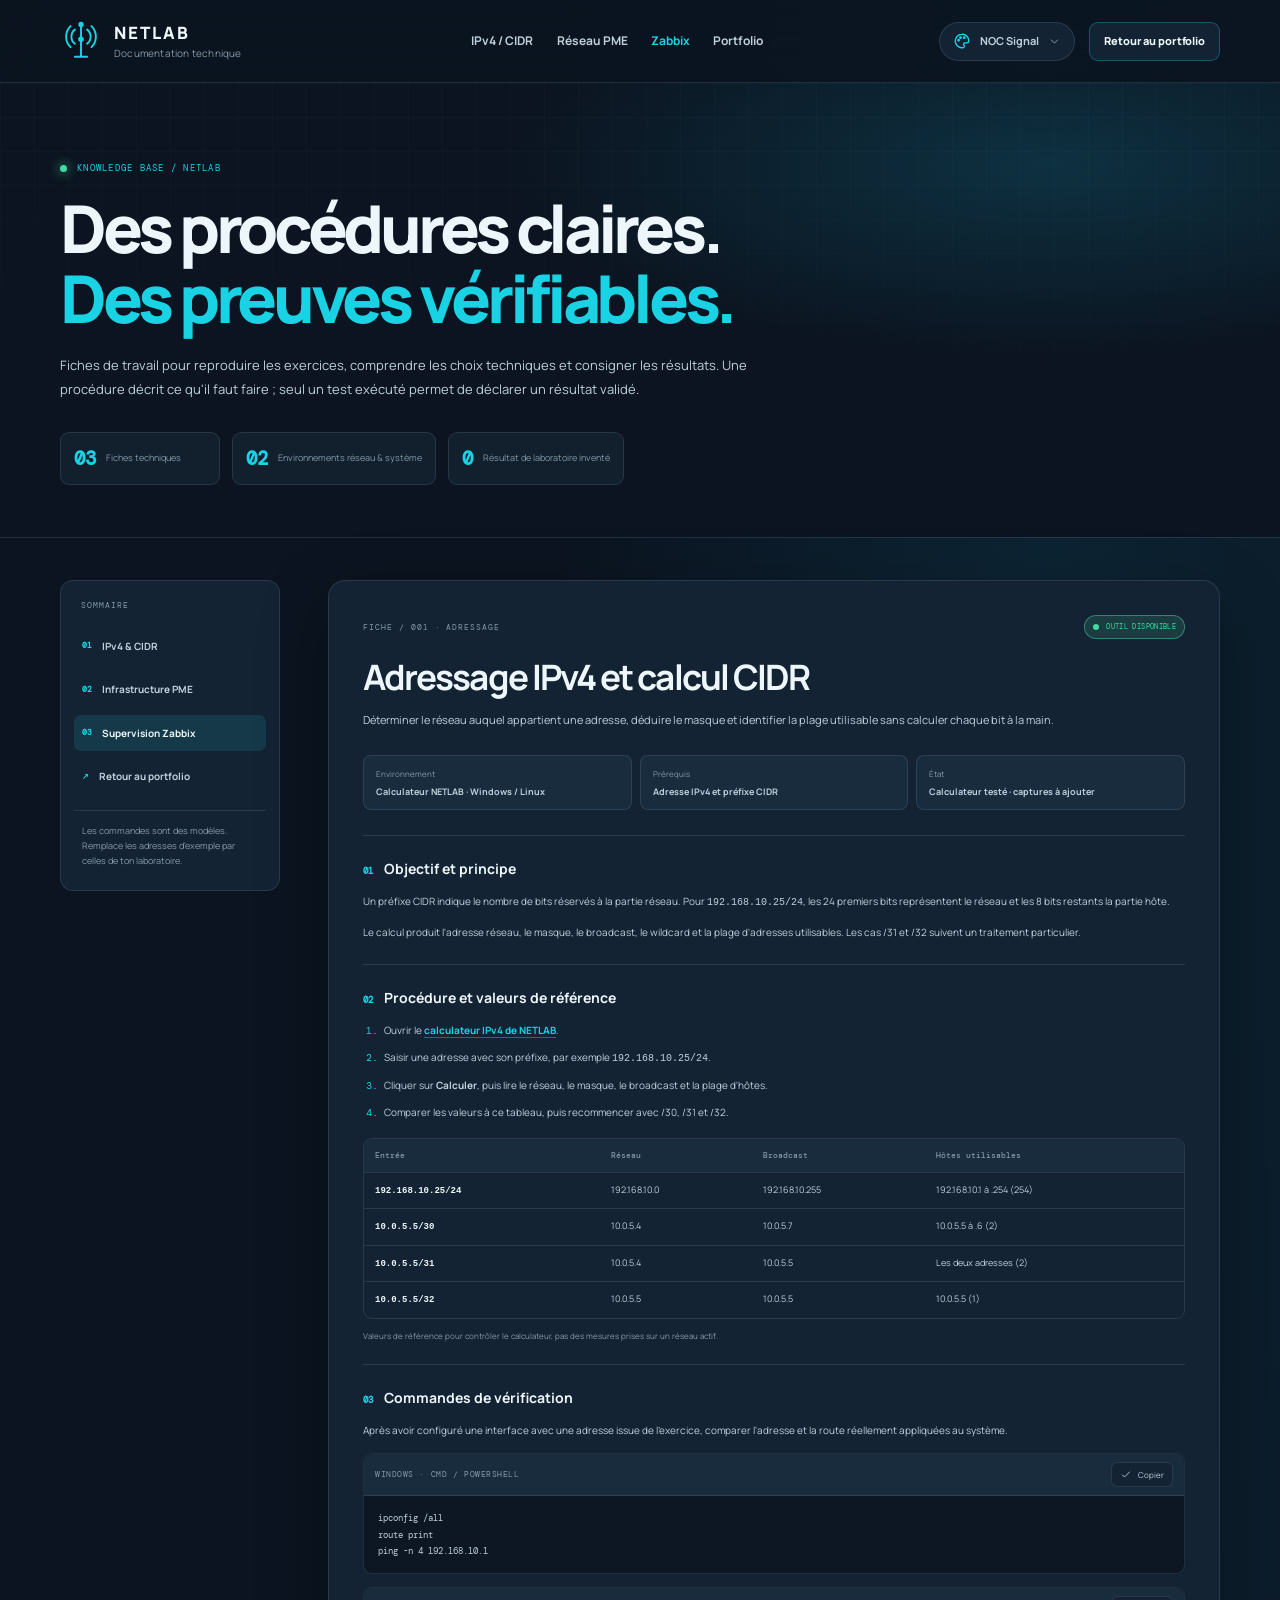
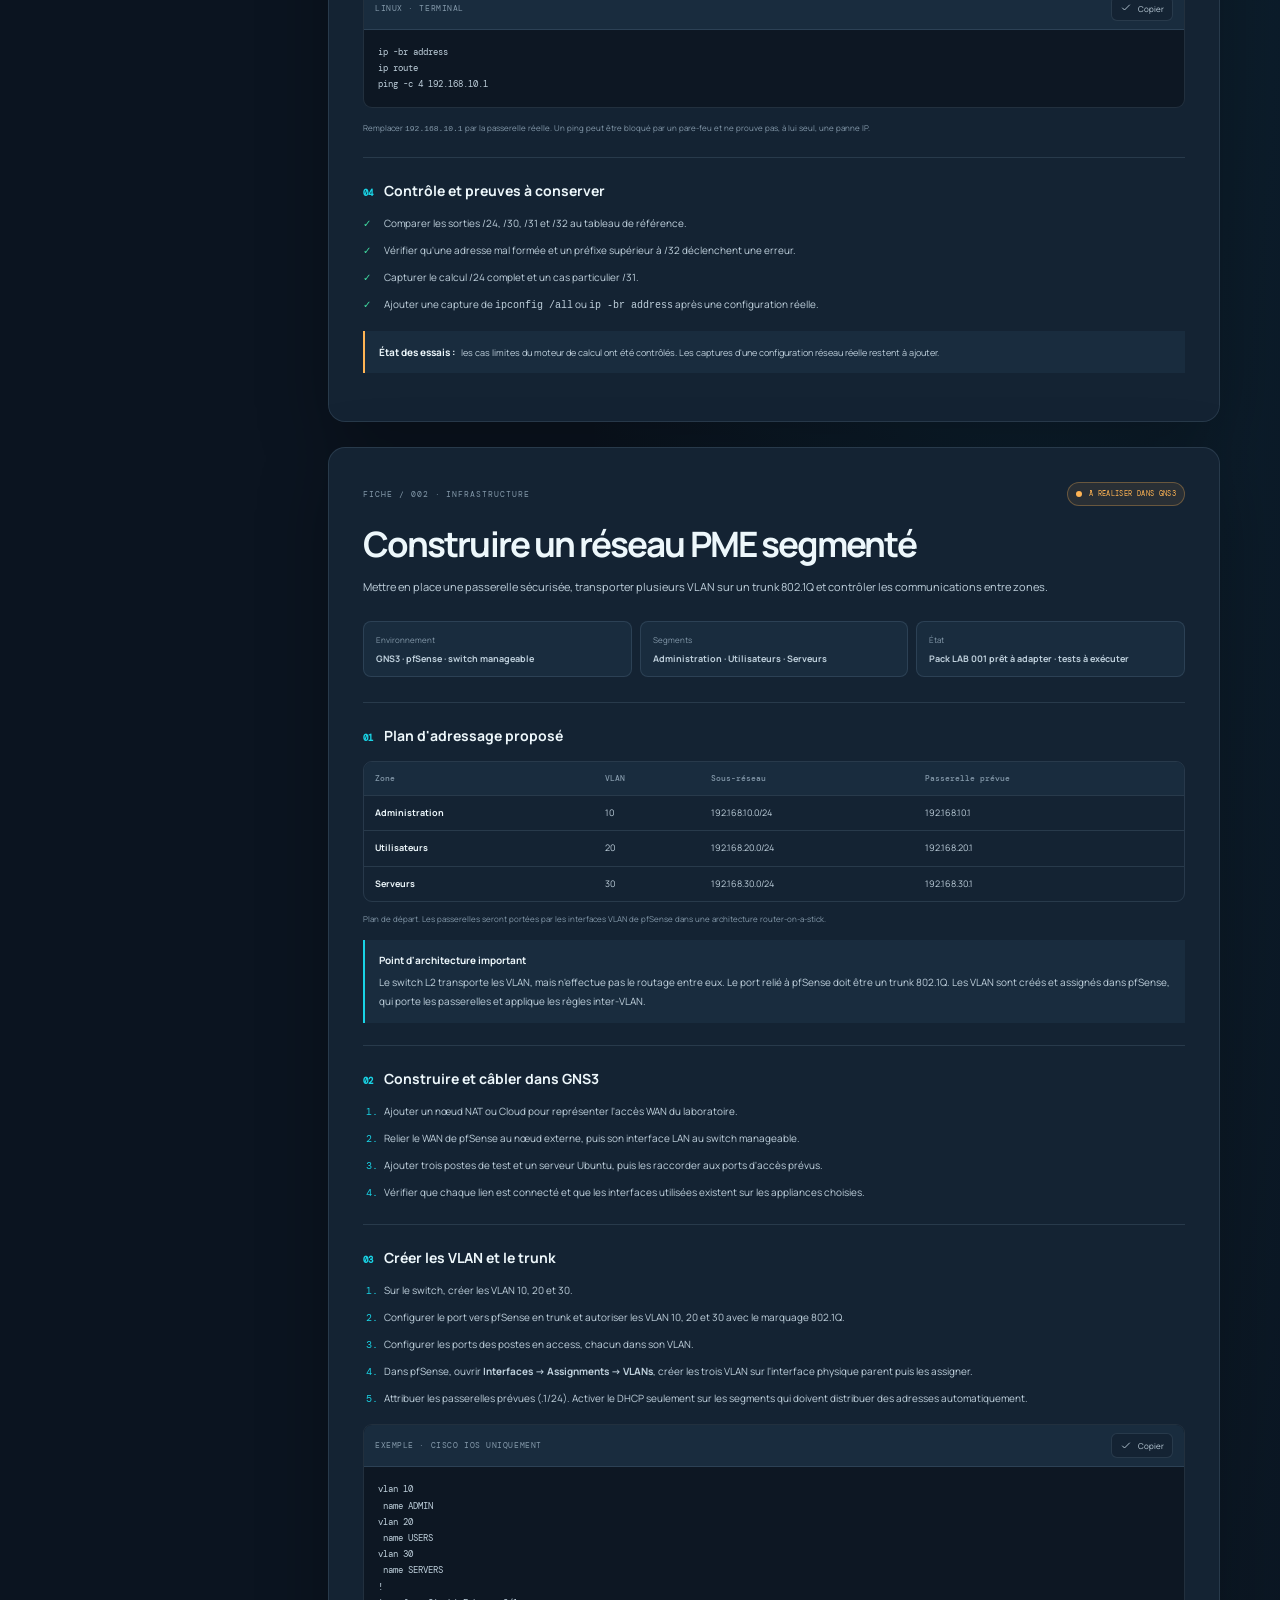
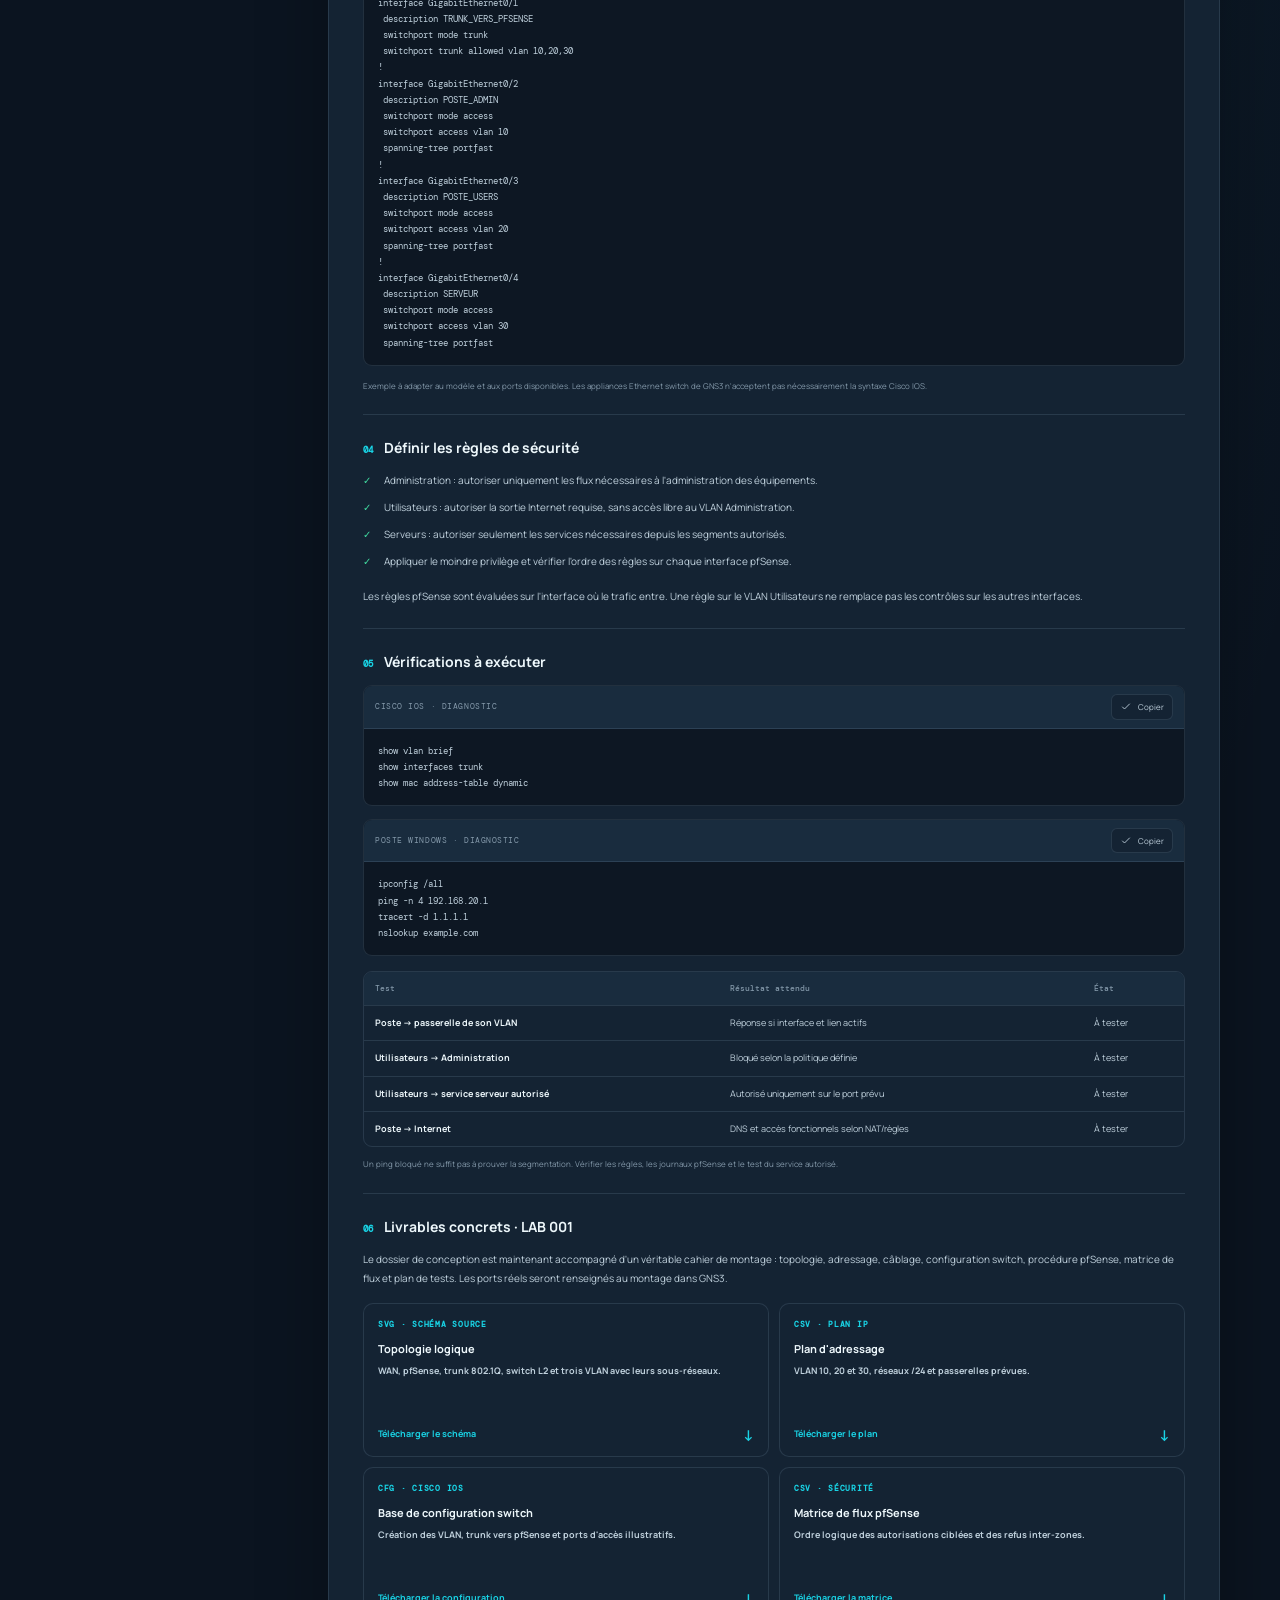
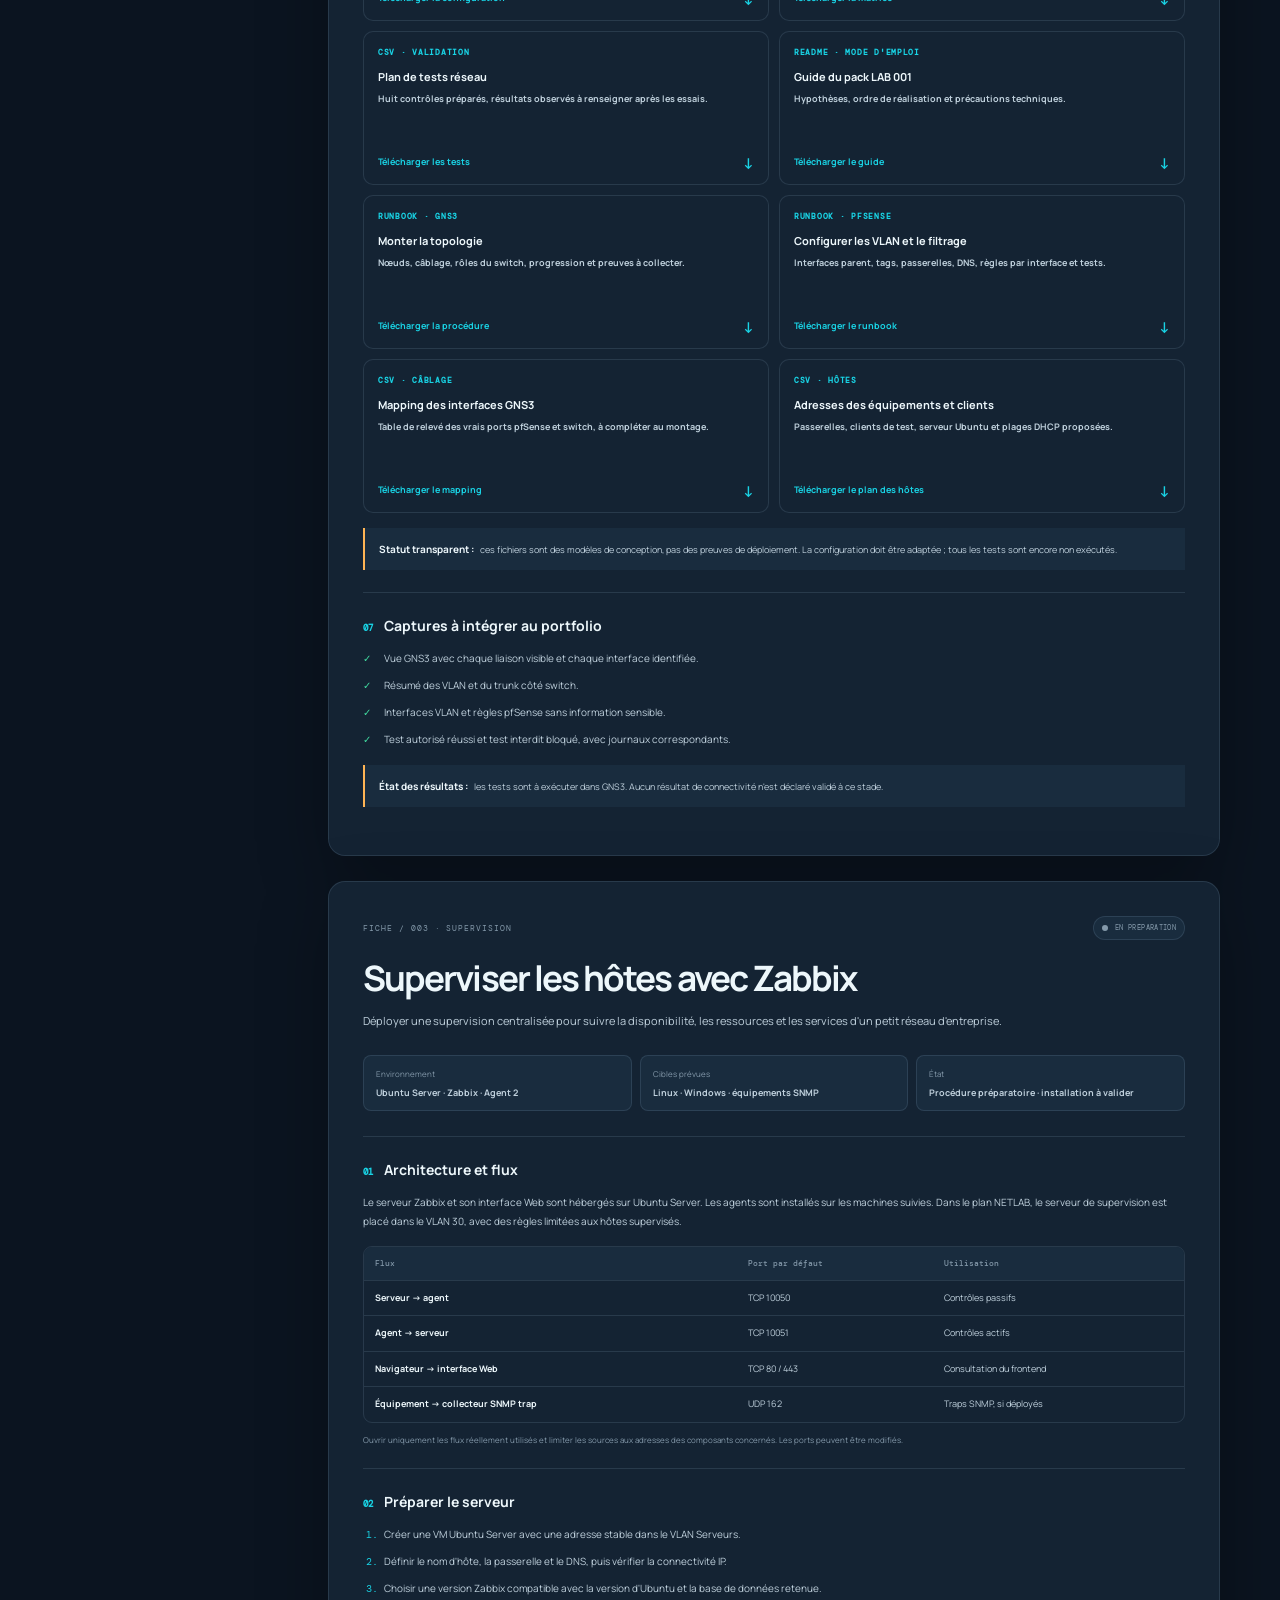
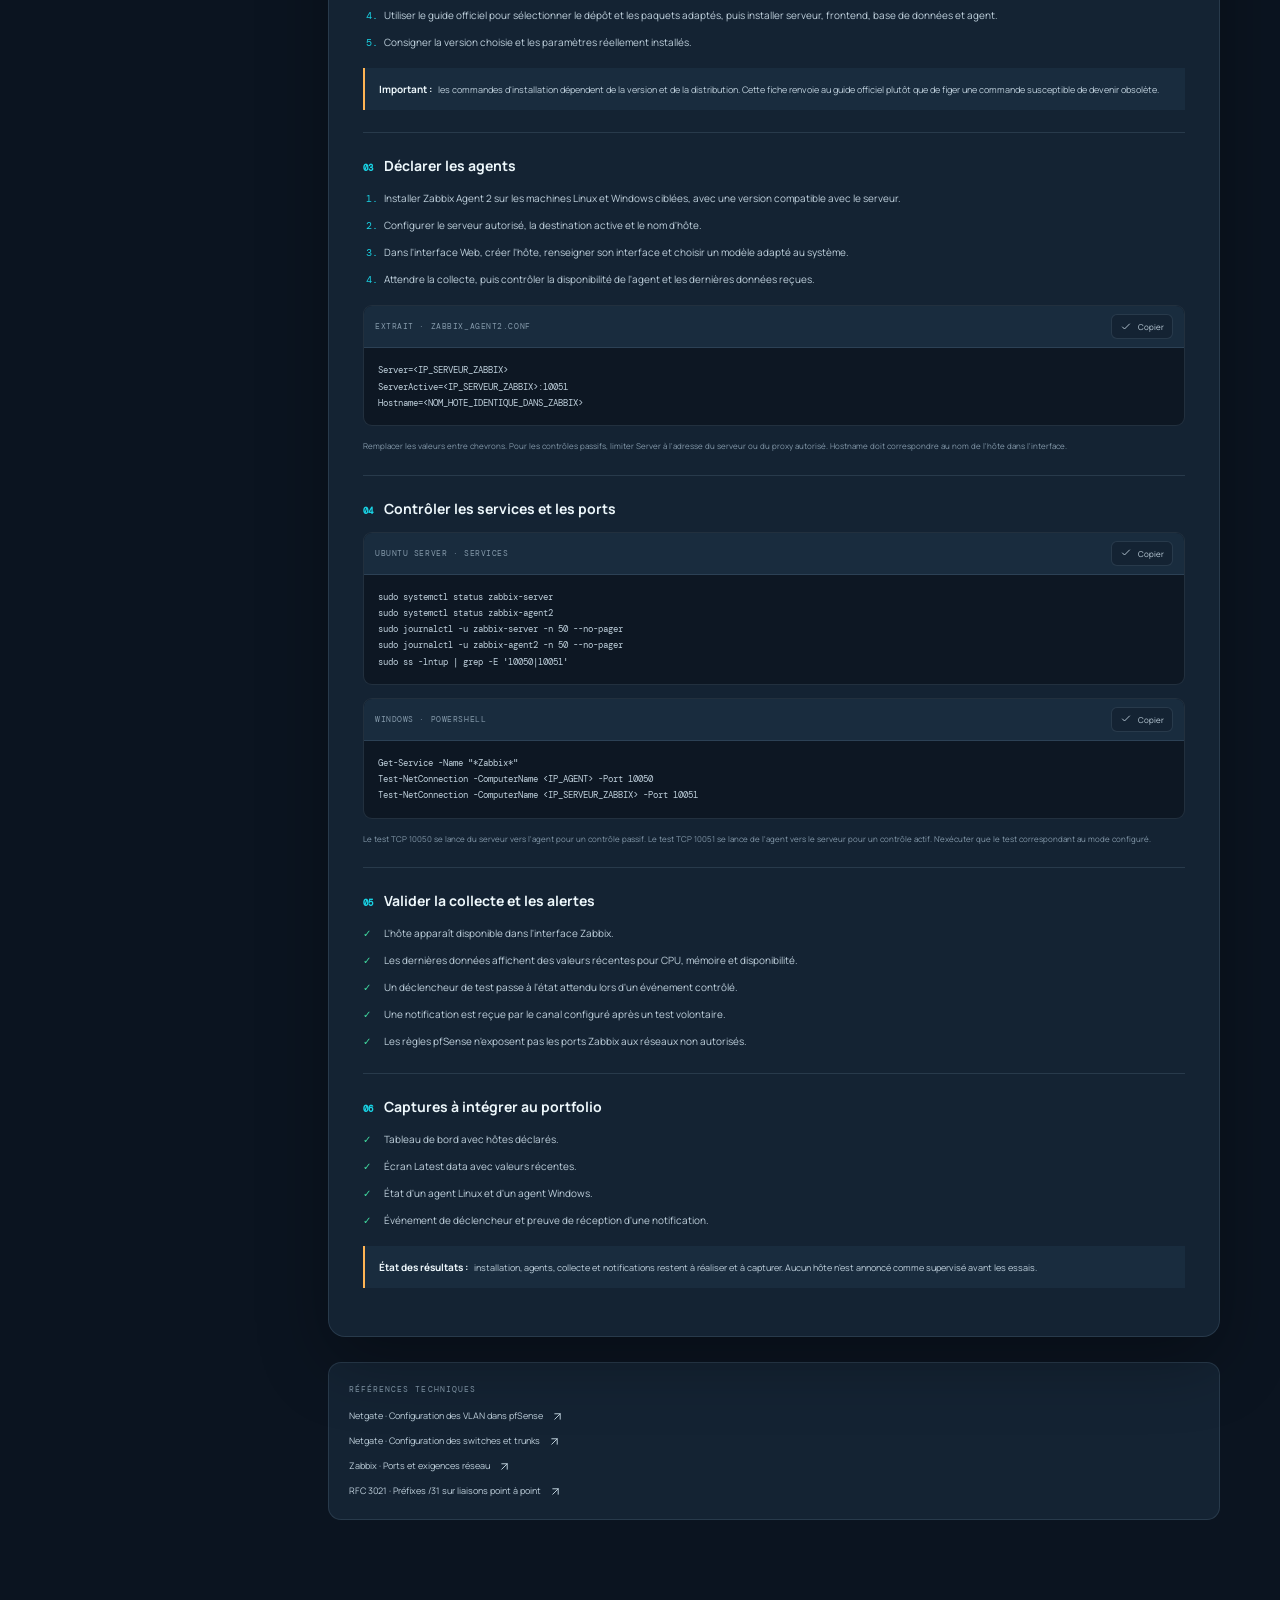
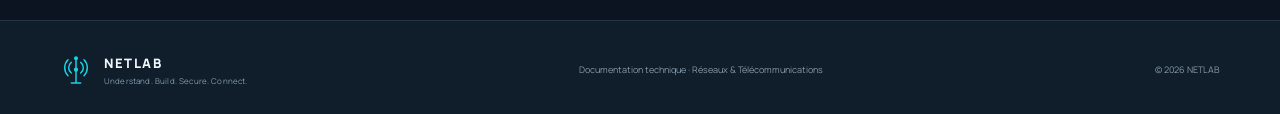
==== commit fdbede88: "feat(NETLAB): publish LAB 001 GNS3 and pfSense runbooks" ====
--- a/documentation.html
+++ b/documentation.html
@@ -269,7 +269,7 @@
 
             <section class="docs-section docs-lab-pack" aria-labelledby="pme-pack-title">
               <h3 id="pme-pack-title"><span>06</span> Livrables concrets · LAB 001</h3>
-              <p>Le dossier de conception est maintenant accompagné de fichiers directement exploitables pour préparer la maquette GNS3. Télécharge les modèles, adapte les interfaces à tes équipements et renseigne les résultats après exécution.</p>
+              <p>Le dossier de conception est maintenant accompagné d'un véritable cahier de montage : topologie, adressage, câblage, configuration switch, procédure pfSense, matrice de flux et plan de tests. Les ports réels seront renseignés au montage dans GNS3.</p>
               <div class="docs-download-grid">
                 <a class="docs-download-card" href="labs/infrastructure-pme/topologie-lab001.svg" download>
                   <span class="docs-download-kicker">SVG · SCHÉMA SOURCE</span>
@@ -306,6 +306,30 @@
                   <strong>Guide du pack LAB 001</strong>
                   <small>Hypothèses, ordre de réalisation et précautions techniques.</small>
                   <span class="docs-download-action">Télécharger le guide <span aria-hidden="true">↓</span></span>
+                </a>
+                <a class="docs-download-card" href="labs/infrastructure-pme/procedure-gns3.md" download>
+                  <span class="docs-download-kicker">RUNBOOK · GNS3</span>
+                  <strong>Monter la topologie</strong>
+                  <small>Nœuds, câblage, rôles du switch, progression et preuves à collecter.</small>
+                  <span class="docs-download-action">Télécharger la procédure <span aria-hidden="true">↓</span></span>
+                </a>
+                <a class="docs-download-card" href="labs/infrastructure-pme/pfsense-vlan-runbook.md" download>
+                  <span class="docs-download-kicker">RUNBOOK · PFSENSE</span>
+                  <strong>Configurer les VLAN et le filtrage</strong>
+                  <small>Interfaces parent, tags, passerelles, DNS, règles par interface et tests.</small>
+                  <span class="docs-download-action">Télécharger le runbook <span aria-hidden="true">↓</span></span>
+                </a>
+                <a class="docs-download-card" href="labs/infrastructure-pme/gns3-mapping.csv" download>
+                  <span class="docs-download-kicker">CSV · CÂBLAGE</span>
+                  <strong>Mapping des interfaces GNS3</strong>
+                  <small>Table de relevé des vrais ports pfSense et switch, à compléter au montage.</small>
+                  <span class="docs-download-action">Télécharger le mapping <span aria-hidden="true">↓</span></span>
+                </a>
+                <a class="docs-download-card" href="labs/infrastructure-pme/hotes-et-ports.csv" download>
+                  <span class="docs-download-kicker">CSV · HÔTES</span>
+                  <strong>Adresses des équipements et clients</strong>
+                  <small>Passerelles, clients de test, serveur Ubuntu et plages DHCP proposées.</small>
+                  <span class="docs-download-action">Télécharger le plan des hôtes <span aria-hidden="true">↓</span></span>
                 </a>
               </div>
               <div class="docs-note"><strong>Statut transparent :</strong> ces fichiers sont des modèles de conception, pas des preuves de déploiement. La configuration doit être adaptée ; tous les tests sont encore non exécutés.</div>
--- a/assets/css/styles.css
+++ b/assets/css/styles.css
@@ -4159,3 +4159,82 @@
 @media (min-width: 1080px) {
   .case-study-timeline { max-width: 920px; }
 }
+
+
+/* LAB 001 — downloadable technical deliverables */
+.docs-download-grid {
+  display: grid;
+  grid-template-columns: repeat(2, minmax(0, 1fr));
+  gap: 10px;
+  margin: 15px 0;
+}
+.docs-download-card {
+  display: flex;
+  min-width: 0;
+  min-height: 154px;
+  flex-direction: column;
+  align-items: flex-start;
+  padding: 14px;
+  border: 1px solid var(--border);
+  border-radius: 10px;
+  background: var(--surface);
+  color: var(--text) !important;
+  text-decoration: none !important;
+  transition: border-color .18s ease, background .18s ease, transform .18s ease;
+}
+.docs-download-card:hover,
+.docs-download-card:focus-visible {
+  border-color: var(--accent);
+  background: var(--surface-2);
+  transform: translateY(-2px);
+  outline: none;
+}
+.docs-download-card:focus-visible {
+  box-shadow: 0 0 0 3px color-mix(in srgb, var(--accent) 22%, transparent);
+}
+.docs-download-kicker {
+  color: var(--accent);
+  font-family: var(--mono);
+  font-size: 8px;
+  font-weight: 700;
+  letter-spacing: .09em;
+}
+.docs-download-card strong {
+  margin-top: 10px;
+  color: var(--text);
+  font-size: 11px;
+  line-height: 1.45;
+}
+.docs-download-card small {
+  display: block;
+  margin-top: 6px;
+  color: var(--text-soft);
+  font-size: 9px;
+  line-height: 1.7;
+}
+.docs-download-action {
+  display: flex;
+  width: 100%;
+  justify-content: space-between;
+  align-items: center;
+  gap: 8px;
+  margin-top: auto;
+  padding-top: 13px;
+  color: var(--accent);
+  font-size: 9px;
+  font-weight: 700;
+}
+.docs-download-action span {
+  font-size: 15px;
+  line-height: 1;
+}
+@media (max-width: 560px) {
+  .docs-download-grid { grid-template-columns: minmax(0, 1fr); }
+  .docs-download-card { min-height: 136px; }
+}
+
+@media (prefers-reduced-motion: reduce) {
+  .docs-download-card { transition: none; }
+  .docs-download-card:hover,
+  .docs-download-card:focus-visible { transform: none; }
+}
